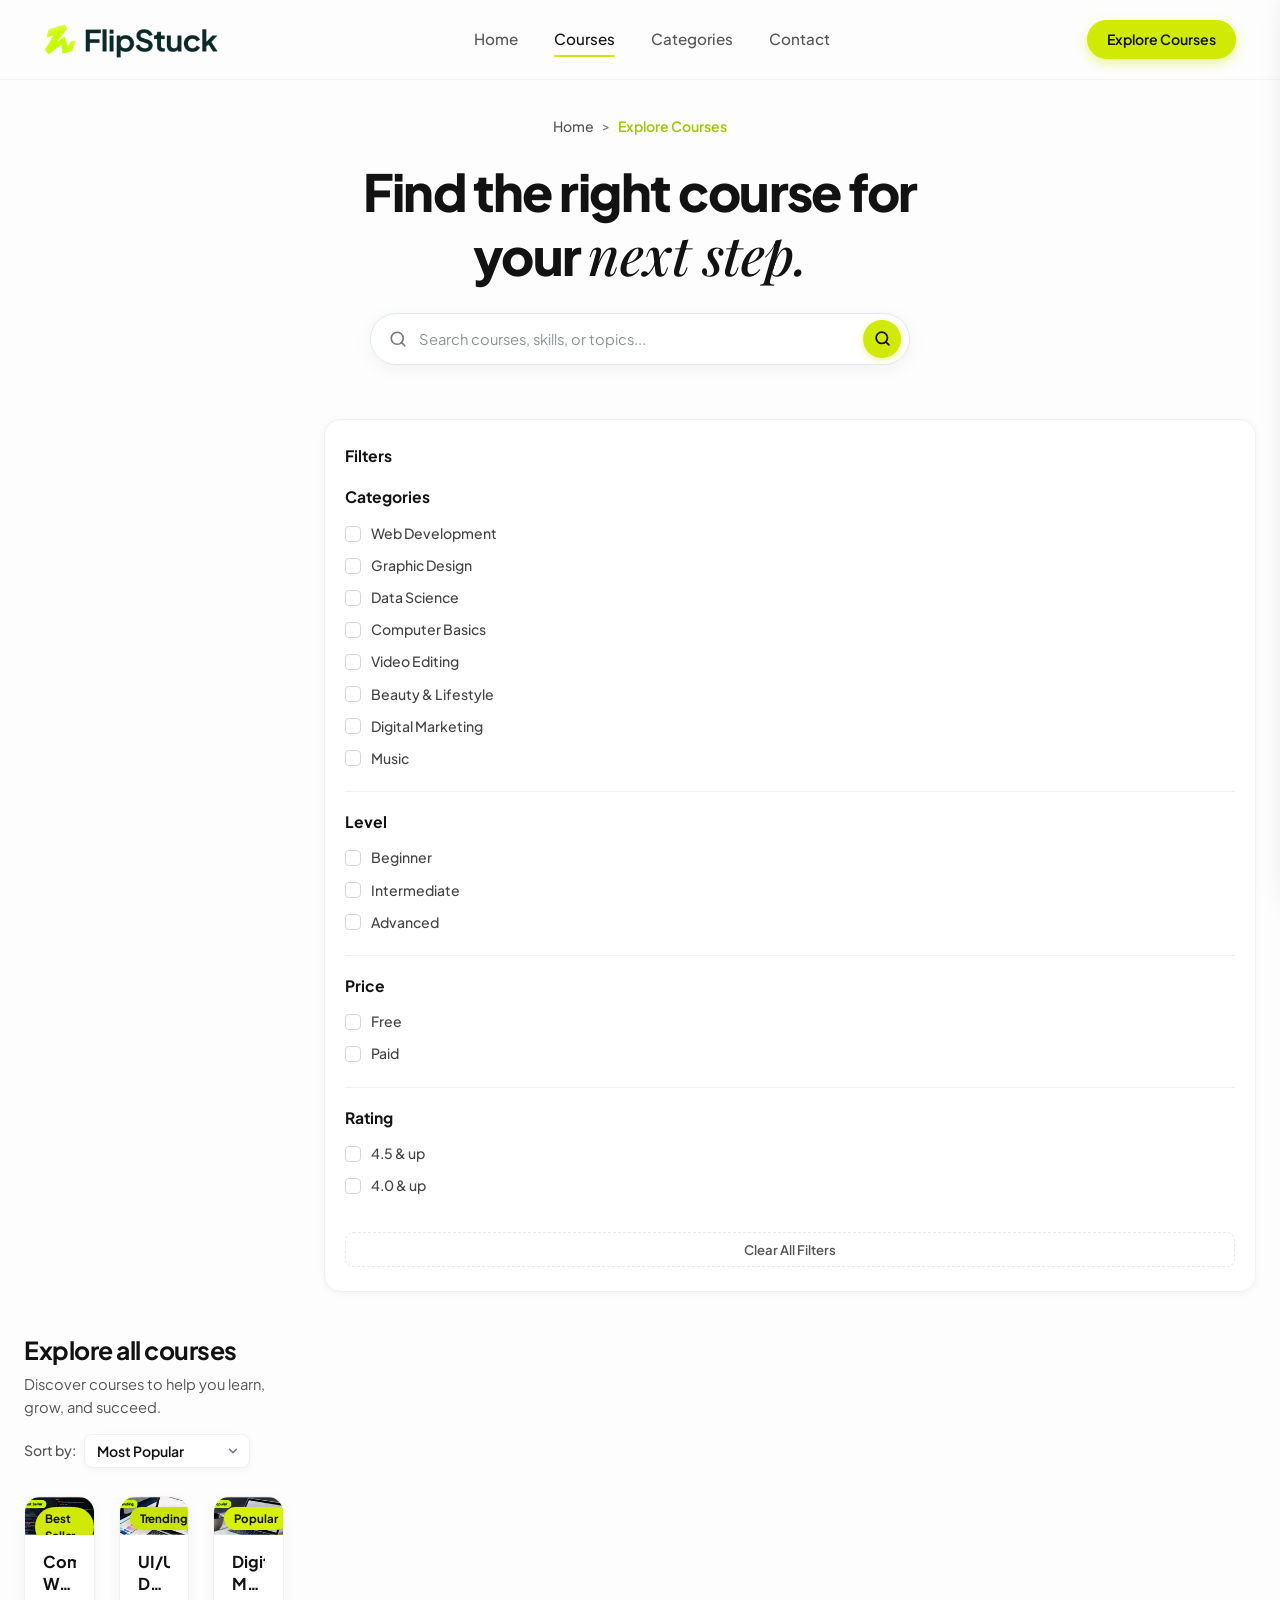
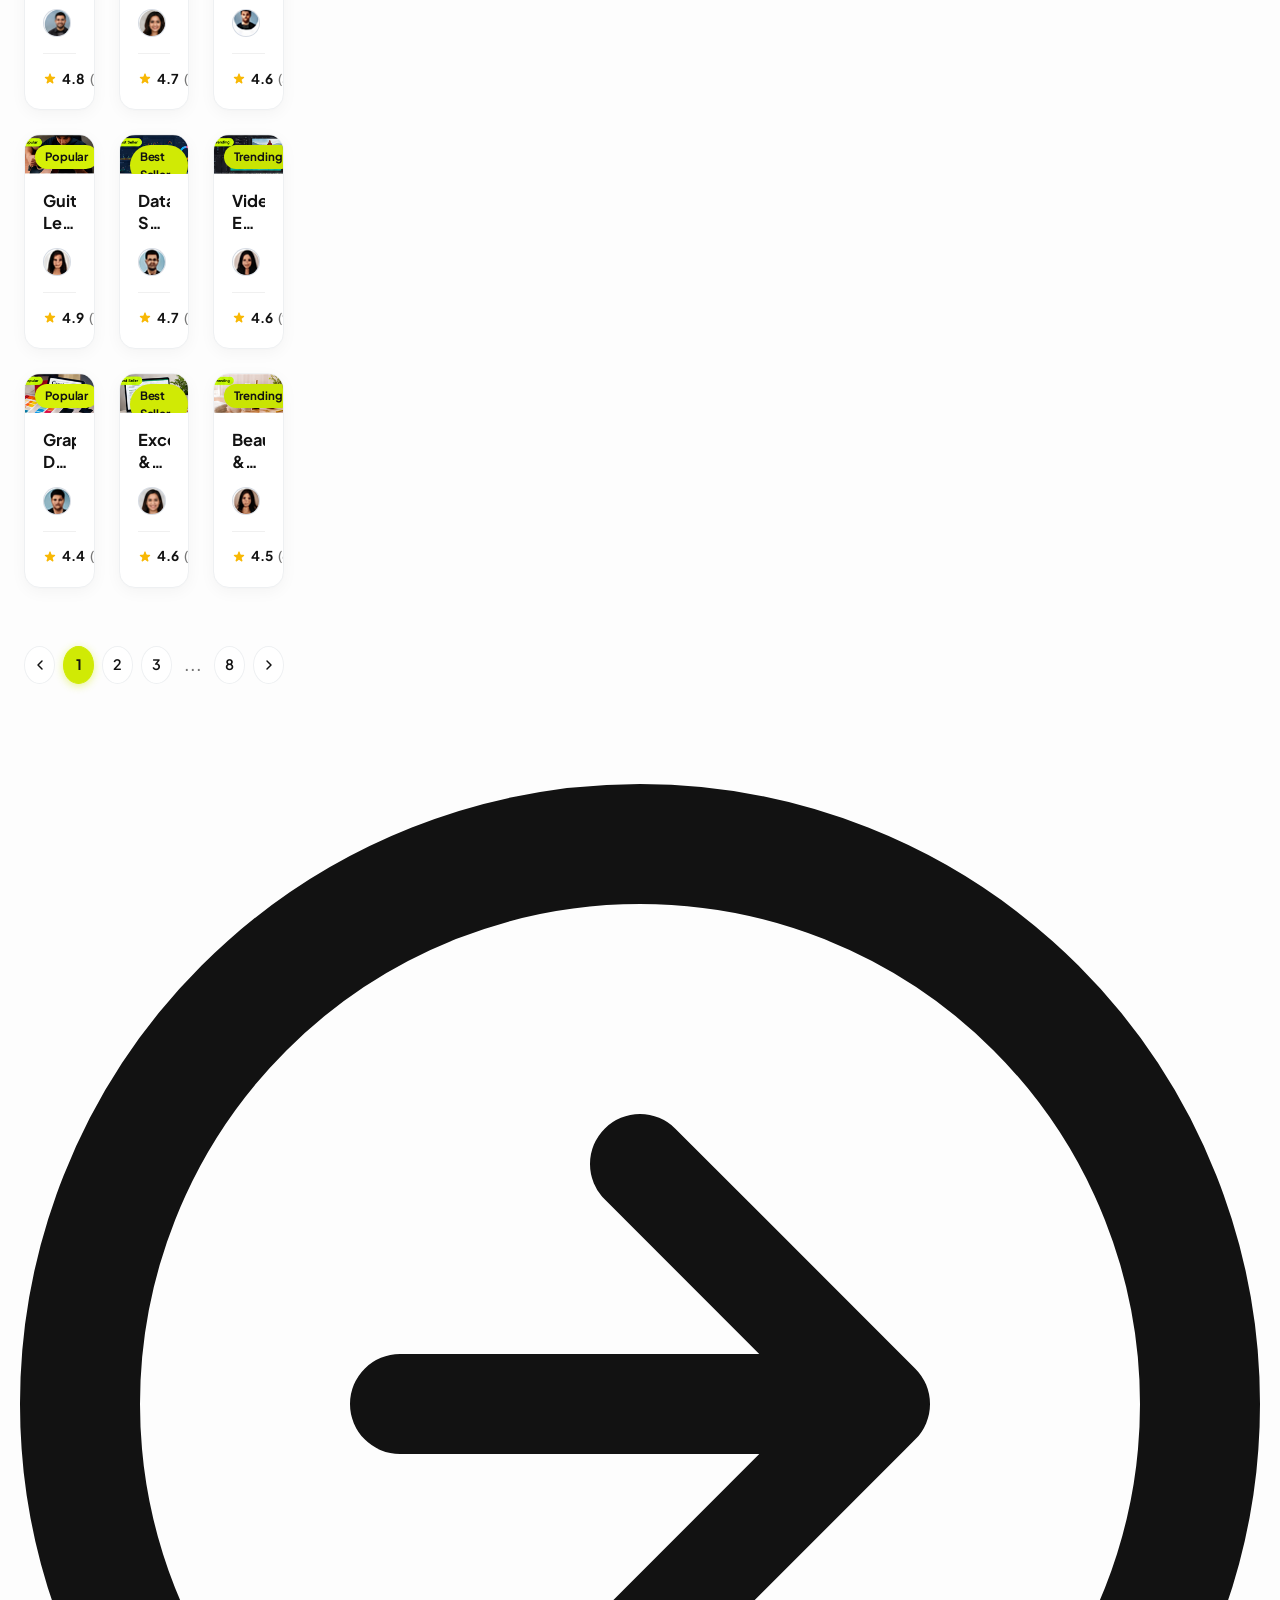
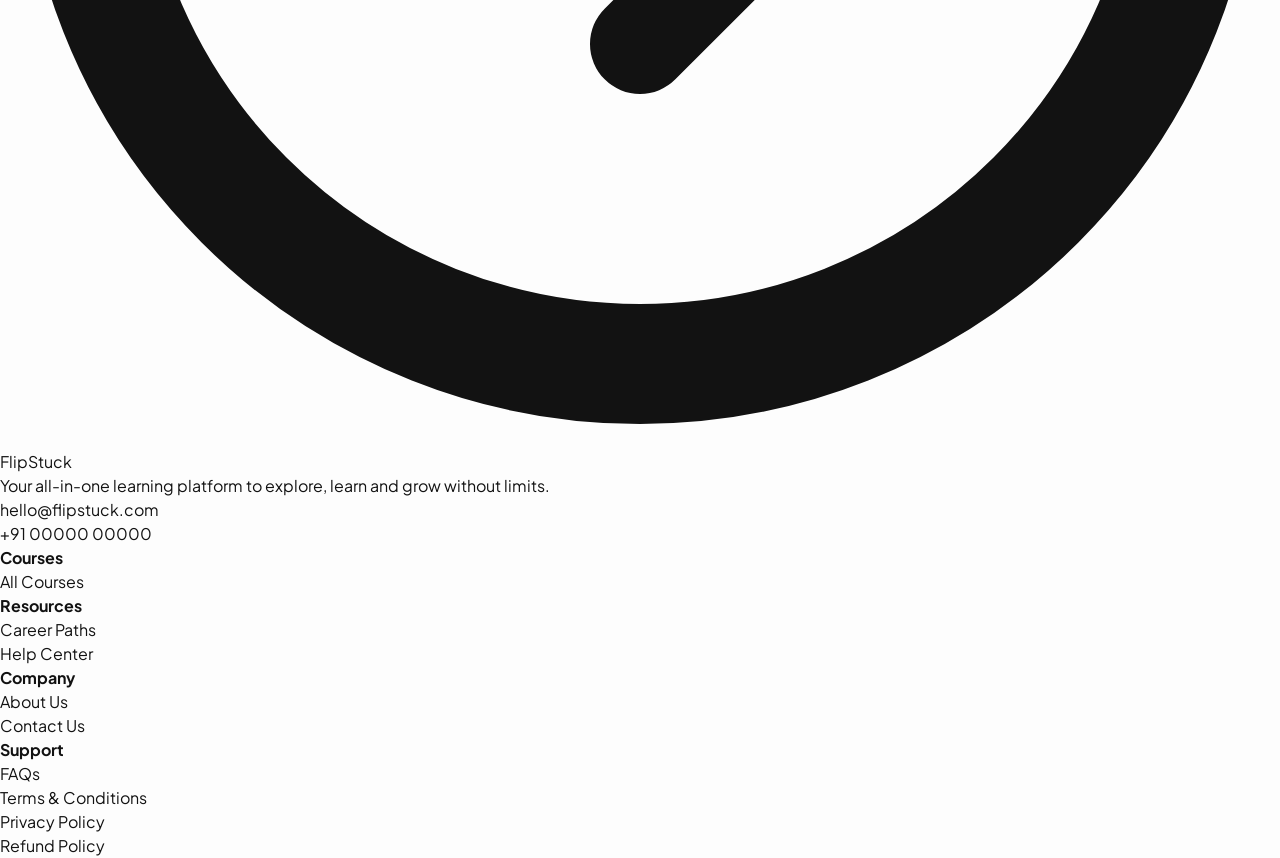
==== index.html @ fa8e2155 "feat(footer): implement multi-column category footer and brand contact information" ====
<!DOCTYPE html>
<html lang="en">
<head>
  <meta charset="UTF-8">
  <meta name="viewport" content="width=device-width, initial-scale=1.0">
  <title>Explore Courses - FlipStuck | Find the right course for your next step</title>
  <meta name="description" content="Discover courses to help you learn, grow, and succeed with FlipStuck. Explore top-rated masterclasses in Web Development, UI/UX Design, Data Science, and more.">
  <link rel="preconnect" href="https://fonts.googleapis.com">
  <link rel="preconnect" href="https://fonts.gstatic.com" crossorigin>
  <link href="https://fonts.googleapis.com/css2?family=Instrument+Serif:ital@1&family=Plus+Jakarta+Sans:wght@400;500;600;700;800&family=Playfair+Display:ital,wght@1,500;1,600&display=swap" rel="stylesheet">
  <link rel="icon" type="image/x-icon" href="Assets-2/favicon.ico">
  <link rel="stylesheet" href="style.css">
</head>
<body>
  <div id="top"></div>
  <!-- Pure CSS Mobile Menu Toggle -->
  <input type="checkbox" id="mobile-menu-toggle" class="mobile-menu-toggle-checkbox" aria-hidden="true" hidden>

    <!-- Pure CSS Mobile Filter Toggle -->
  <input type="checkbox" id="mobile-filter-toggle" class="mobile-filter-toggle-checkbox" aria-hidden="true" hidden>

  <header class="site-header" id="siteHeader">
    <div class="header-container">
      <a href="index.html" class="brand-logo" aria-label="FlipStuck Home">
        <img src="Assets-2/logo-flip.svg" alt="FlipStuck" class="logo-img" width="140" height="38">
      </a>
      <nav class="nav-links" aria-label="Main Navigation">
        <a href="../T1/TaskOne/index.html" class="nav-link">Home</a>
        <a href="index.html" class="nav-link active" aria-current="page">Courses</a>
        <a href="#categories" class="nav-link">Categories</a>
        <a href="#contact" class="nav-link">Contact</a>
      </nav>
      <div class="header-right">
        <div class="header-action">
          <a href="#exploreGrid" class="btn btn-primary btn-sm">Explore Courses</a>
        </div>
        <!-- Pure CSS Mobile Hamburger Button -->
        <label for="mobile-menu-toggle" class="mobile-menu-btn" aria-label="Open mobile menu">
          <span class="hamburger-bar"></span>
          <span class="hamburger-bar"></span>
          <span class="hamburger-bar"></span>
        </label>
      </div>
    </div>
  </header>

  <!-- Pure CSS Mobile Navigation Drawer & Backdrop -->
  <label for="mobile-menu-toggle" class="mobile-nav-backdrop" id="mobileNavBackdrop"></label>
  <aside class="mobile-nav-drawer" id="mobileNavDrawer" aria-label="Mobile Navigation Menu">
    <div class="mobile-nav-header">
      <a href="index.html" class="brand-logo">
        <img src="Assets-2/logo-flip.svg" alt="FlipStuck" class="logo-img" width="130" height="35">
      </a>
      <label for="mobile-menu-toggle" class="mobile-nav-close" aria-label="Close menu">
        <svg viewBox="0 0 24 24" width="20" height="20" fill="none" stroke="currentColor" stroke-width="2.2" stroke-linecap="round" stroke-linejoin="round">
          <line x1="18" y1="6" x2="6" y2="18"></line>
          <line x1="6" y1="6" x2="18" y2="18"></line>
        </svg>
      </label>
    </div>
    <div class="mobile-nav-content">
      <ul class="mobile-nav-list">
        <li><a href="../T1/TaskOne/index.html" class="mobile-nav-link">Home</a></li>
        <li><a href="index.html" class="mobile-nav-link active">Courses</a></li>
        <li><a href="#categories" class="mobile-nav-link">Categories</a></li>
        <li><a href="#contact" class="mobile-nav-link">Contact</a></li>
      </ul>
      <div class="mobile-nav-action">
        <a href="#exploreGrid" class="btn btn-primary mobile-cta-btn">Explore Courses</a>
      </div>
    </div>
  </aside>
  <main id="mainContent">
    <!-- ================= BREADCRUMB & HERO SEARCH ================= -->
    <section class="explore-hero-section">
      <div class="explore-hero-container">
        <!-- Breadcrumb -->
        <nav class="breadcrumb-nav" aria-label="Breadcrumbs">
          <a href="../T1/TaskOne/index.html" class="breadcrumb-link">Home</a>
          <span class="breadcrumb-separator" aria-hidden="true">&gt;</span>
          <span class="breadcrumb-current" aria-current="page">Explore Courses</span>
        </nav>

        <!-- Main Page Title -->
        <h1 class="explore-hero-title">
          Find the right course for<br>
          your <span class="serif-italic">next step.</span>
        </h1>

        <!-- Pure HTML Search Input Bar -->
        <form class="search-bar-form" id="searchForm" role="search" method="GET" action="#exploreGrid">
          <div class="search-bar-wrapper">
            <svg class="search-leading-icon" viewBox="0 0 24 24" fill="none" stroke="currentColor" stroke-width="2.2" stroke-linecap="round" stroke-linejoin="round" aria-hidden="true">
              <circle cx="11" cy="11" r="8"></circle>
              <line x1="21" y1="21" x2="16.65" y2="16.65"></line>
            </svg>
            <input type="search" id="courseSearchInput" name="q" class="search-input" placeholder="Search courses, skills, or topics..." autocomplete="off" aria-label="Search courses by keyword">
            <button type="submit" class="search-btn-circle" aria-label="Execute Search">
              <svg viewBox="0 0 24 24" fill="none" stroke="currentColor" stroke-width="2.5" stroke-linecap="round" stroke-linejoin="round" aria-hidden="true">
                <circle cx="11" cy="11" r="8"></circle>
                <line x1="21" y1="21" x2="16.65" y2="16.65"></line>
              </svg>
            </button>
          </div>
        </form>
      </div>
    </section>

    <!-- ================= MAIN EXPLORE CONTENT & FILTERS ================= -->
    <section class="explore-main-section" id="exploreGrid">
      <div class="explore-layout-container">
        <!-- Mobile Filter Bar (Visible on mobile/tablet) -->
        <div class="mobile-filter-bar">
          <label for="mobile-filter-toggle" class="mobile-filter-trigger" aria-label="Open filter sidebar">
            <svg width="18" height="18" viewBox="0 0 24 24" fill="none" stroke="currentColor" stroke-width="2" stroke-linecap="round" stroke-linejoin="round">
              <line x1="4" y1="21" x2="4" y2="14"></line>
              <line x1="4" y1="10" x2="4" y2="3"></line>
              <line x1="12" y1="21" x2="12" y2="12"></line>
              <line x1="12" y1="8" x2="12" y2="3"></line>
              <line x1="20" y1="21" x2="20" y2="16"></line>
              <line x1="20" y1="12" x2="20" y2="3"></line>
              <line x1="1" y1="14" x2="7" y2="14"></line>
              <line x1="9" y1="8" x2="15" y2="8"></line>
              <line x1="17" y1="16" x2="23" y2="16"></line>
            </svg>
            <span>Filters</span>
          </label>
        </div>

        <!-- Pure CSS Mobile Filter Backdrop -->
        <label for="mobile-filter-toggle" class="filter-backdrop" id="filterBackdrop"></label>
        
        <!-- ================= FILTER SIDEBAR (PURE HTML & CSS) ================= -->
        <aside class="filter-sidebar" id="filterSidebar" aria-label="Course Filters">
          <form method="GET" action="#exploreGrid">
            <div class="sidebar-header-row">
              <h3 class="filter-group-title" style="margin-bottom: 0;">Filters</h3>
              <label for="mobile-filter-toggle" class="sidebar-close-btn" aria-label="Close filters">
                <svg width="18" height="18" viewBox="0 0 24 24" fill="none" stroke="currentColor" stroke-width="2" stroke-linecap="round" stroke-linejoin="round">
                  <line x1="18" y1="6" x2="6" y2="18"></line>
                  <line x1="6" y1="6" x2="18" y2="18"></line>
                </svg>
              </label>
            </div>

            <!-- Group 1: Categories -->
            <div class="filter-group" id="categories">
              <h3 class="filter-group-title">Categories</h3>
              <ul class="filter-options-list">
                <li><label class="filter-checkbox-label"><input type="checkbox" name="category" value="web-development"><span>Web Development</span></label></li>
                <li><label class="filter-checkbox-label"><input type="checkbox" name="category" value="graphic-design"><span>Graphic Design</span></label></li>
                <li><label class="filter-checkbox-label"><input type="checkbox" name="category" value="data-science"><span>Data Science</span></label></li>
                <li><label class="filter-checkbox-label"><input type="checkbox" name="category" value="computer-basics"><span>Computer Basics</span></label></li>
                <li><label class="filter-checkbox-label"><input type="checkbox" name="category" value="video-editing"><span>Video Editing</span></label></li>
                <li><label class="filter-checkbox-label"><input type="checkbox" name="category" value="beauty-lifestyle"><span>Beauty &amp; Lifestyle</span></label></li>
                <li><label class="filter-checkbox-label"><input type="checkbox" name="category" value="digital-marketing"><span>Digital Marketing</span></label></li>
                <li><label class="filter-checkbox-label"><input type="checkbox" name="category" value="music"><span>Music</span></label></li>
              </ul>
            </div>

            <hr class="filter-divider">
            <!-- Group 2: Level -->
            <div class="filter-group">
              <h3 class="filter-group-title">Level</h3>
              <ul class="filter-options-list">
                <li><label class="filter-checkbox-label"><input type="checkbox" name="level" value="beginner"><span>Beginner</span></label></li>
                <li><label class="filter-checkbox-label"><input type="checkbox" name="level" value="intermediate"><span>Intermediate</span></label></li>
                <li><label class="filter-checkbox-label"><input type="checkbox" name="level" value="advanced"><span>Advanced</span></label></li>
              </ul>
            </div>

            <hr class="filter-divider">
            <!-- Group 3: Price -->
            <div class="filter-group">
              <h3 class="filter-group-title">Price</h3>
              <ul class="filter-options-list">
                <li><label class="filter-checkbox-label"><input type="checkbox" name="price" value="free"><span>Free</span></label></li>
                <li><label class="filter-checkbox-label"><input type="checkbox" name="price" value="paid"><span>Paid</span></label></li>
              </ul>
            </div>

            <hr class="filter-divider">
            <!-- Group 4: Rating -->
            <div class="filter-group">
              <h3 class="filter-group-title">Rating</h3>
              <ul class="filter-options-list">
                <li><label class="filter-checkbox-label"><input type="checkbox" name="rating" value="4.5"><span>4.5 &amp; up</span></label></li>
                <li><label class="filter-checkbox-label"><input type="checkbox" name="rating" value="4.0"><span>4.0 &amp; up</span></label></li>
              </ul>
            </div>
            <!-- Pure HTML Reset Button -->
            <button type="reset" class="clear-filters-btn" id="clearFiltersBtn">Clear All Filters</button>
          </form>
        </aside>

                <div class="explore-main-content">
          <!-- Top Row Header -->
          <div class="content-header-row">
            <div class="content-header-left">
              <h2 class="section-main-title">Explore all courses</h2>
              <p class="section-subtitle">Discover courses to help you learn, grow, and succeed.</p>
            </div>

            <!-- Desktop Sort Dropdown -->
            <div class="sort-container">
              <label for="desktopSortSelect" class="sort-label">Sort by:</label>
              <div class="sort-select-wrapper">
                <select id="desktopSortSelect" class="sort-select" aria-label="Sort courses">
                  <option value="popular">Most Popular</option>
                  <option value="rating">Highest Rated</option>
                  <option value="price-low">Price: Low to High</option>
                  <option value="price-high">Price: High to Low</option>
                </select>
                <svg class="sort-chevron-icon" viewBox="0 0 24 24" fill="none" stroke="currentColor" stroke-width="2.5" stroke-linecap="round" stroke-linejoin="round" aria-hidden="true">
                  <polyline points="6 9 12 15 18 9"></polyline>
                </svg>
              </div>
            </div>
          </div>

          <div class="courses-grid" id="coursesGrid" role="region" aria-label="Courses Catalog">
            <!-- Card 1: Web Development -->
            <article class="course-card">
              <div class="card-media-wrapper">
                <span class="card-badge">Best Seller</span>
                <img src="Assets-2/course-web-dev.png" alt="Complete Web Development Bootcamp" class="card-thumbnail" loading="lazy">
              </div>
              <div class="card-body">
                <h3 class="card-course-title"><a href="#">Complete Web Development Bootcamp</a></h3>
                <div class="card-instructor-row">
                  <img src="Assets-2/avatar-rohit.png" alt="Rohit Sharma" class="instructor-avatar" width="28" height="28" loading="lazy">
                  <span class="instructor-name">Rohit Sharma</span>
                </div>
                <div class="card-footer-row">
                  <div class="card-rating-block">
                    <svg class="star-icon" viewBox="0 0 20 20" aria-hidden="true"><path d="M9.049 2.927c.3-.921 1.603-.921 1.902 0l1.07 3.292a1 1 0 00.95.69h3.462c.969 0 1.371 1.24.588 1.81l-2.8 2.034a1 1 0 00-.364 1.118l1.07 3.292c.3.921-.755 1.688-1.54 1.118l-2.8-2.034a1 1 0 00-1.175 0l-2.8 2.034c-.784.57-1.838-.197-1.539-1.118l1.07-3.292a1 1 0 00-.364-1.118L2.98 8.72c-.783-.57-.38-1.81.588-1.81h3.461a1 1 0 00.951-.69l1.07-3.292z"></path></svg>
                    <span class="rating-score">4.8</span>
                    <span class="rating-count">(2.4K)</span>
                  </div>
                  <a href="#" class="card-price-action" aria-label="Enroll for ₹699"><span>₹699</span><svg class="arrow-icon" viewBox="0 0 16 16" fill="none" stroke="currentColor" stroke-width="2.2" stroke-linecap="round" stroke-linejoin="round"><line x1="3" y1="8" x2="13" y2="8"></line><polyline points="9 4 13 8 9 12"></polyline></svg></a>
                </div>
              </div>
            </article>

            <!-- Card 2: UI/UX Design -->
            <article class="course-card">
              <div class="card-media-wrapper">
                <span class="card-badge trending">Trending</span>
                <img src="Assets-2/course-ui-ux.png" alt="UI/UX Design Mastery Course" class="card-thumbnail" loading="lazy">
              </div>
              <div class="card-body">
                <h3 class="card-course-title"><a href="#">UI/UX Design Mastery Course</a></h3>
                <div class="card-instructor-row">
                  <img src="Assets-2/avatar-priya.png" alt="Priya Sharma" class="instructor-avatar" width="28" height="28" loading="lazy">
                  <span class="instructor-name">Priya Sharma</span>
                </div>
                <div class="card-footer-row">
                  <div class="card-rating-block">
                    <svg class="star-icon" viewBox="0 0 20 20" aria-hidden="true"><path d="M9.049 2.927c.3-.921 1.603-.921 1.902 0l1.07 3.292a1 1 0 00.95.69h3.462c.969 0 1.371 1.24.588 1.81l-2.8 2.034a1 1 0 00-.364 1.118l1.07 3.292c.3.921-.755 1.688-1.54 1.118l-2.8-2.034a1 1 0 00-1.175 0l-2.8 2.034c-.784.57-1.838-.197-1.539-1.118l1.07-3.292a1 1 0 00-.364-1.118L2.98 8.72c-.783-.57-.38-1.81.588-1.81h3.461a1 1 0 00.951-.69l1.07-3.292z"></path></svg>
                    <span class="rating-score">4.7</span>
                    <span class="rating-count">(1.8K)</span>
                  </div>
                  <a href="#" class="card-price-action" aria-label="Enroll for ₹599"><span>₹599</span><svg class="arrow-icon" viewBox="0 0 16 16" fill="none" stroke="currentColor" stroke-width="2.2" stroke-linecap="round" stroke-linejoin="round"><line x1="3" y1="8" x2="13" y2="8"></line><polyline points="9 4 13 8 9 12"></polyline></svg></a>
                </div>
              </div>
            </article>

            <!-- Card 3: Digital Marketing -->
            <article class="course-card">
              <div class="card-media-wrapper">
                <span class="card-badge popular">Popular</span>
                <img src="Assets-2/course-digital-marketing.png" alt="Digital Marketing Complete Course" class="card-thumbnail" loading="lazy">
              </div>
              <div class="card-body">
                <h3 class="card-course-title"><a href="#">Digital Marketing Complete Course</a></h3>
                <div class="card-instructor-row">
                  <img src="Assets-2/avatar-aman.png" alt="Aman Verma" class="instructor-avatar" width="28" height="28" loading="lazy">
                  <span class="instructor-name">Aman Verma</span>
                </div>
                <div class="card-footer-row">
                  <div class="card-rating-block">
                    <svg class="star-icon" viewBox="0 0 20 20" aria-hidden="true"><path d="M9.049 2.927c.3-.921 1.603-.921 1.902 0l1.07 3.292a1 1 0 00.95.69h3.462c.969 0 1.371 1.24.588 1.81l-2.8 2.034a1 1 0 00-.364 1.118l1.07 3.292c.3.921-.755 1.688-1.54 1.118l-2.8-2.034a1 1 0 00-1.175 0l-2.8 2.034c-.784.57-1.838-.197-1.539-1.118l1.07-3.292a1 1 0 00-.364-1.118L2.98 8.72c-.783-.57-.38-1.81.588-1.81h3.461a1 1 0 00.951-.69l1.07-3.292z"></path></svg>
                    <span class="rating-score">4.6</span>
                    <span class="rating-count">(3.1K)</span>
                  </div>
                  <a href="#" class="card-price-action" aria-label="Enroll for ₹499"><span>₹499</span><svg class="arrow-icon" viewBox="0 0 16 16" fill="none" stroke="currentColor" stroke-width="2.2" stroke-linecap="round" stroke-linejoin="round"><line x1="3" y1="8" x2="13" y2="8"></line><polyline points="9 4 13 8 9 12"></polyline></svg></a>
                </div>
              </div>
            </article>

            <!-- Card 4: Guitar Lessons -->
            <article class="course-card">
              <div class="card-media-wrapper">
                <span class="card-badge popular">Popular</span>
                <img src="Assets-2/course-guitar.png" alt="Guitar Lessons for Beginners" class="card-thumbnail" loading="lazy">
              </div>
              <div class="card-body">
                <h3 class="card-course-title"><a href="#">Guitar Lessons for Beginners</a></h3>
                <div class="card-instructor-row">
                  <img src="Assets-2/avatar-sneha.png" alt="Sneha Kapoor" class="instructor-avatar" width="28" height="28" loading="lazy">
                  <span class="instructor-name">Sneha Kapoor</span>
                </div>
                <div class="card-footer-row">
                  <div class="card-rating-block">
                    <svg class="star-icon" viewBox="0 0 20 20" aria-hidden="true"><path d="M9.049 2.927c.3-.921 1.603-.921 1.902 0l1.07 3.292a1 1 0 00.95.69h3.462c.969 0 1.371 1.24.588 1.81l-2.8 2.034a1 1 0 00-.364 1.118l1.07 3.292c.3.921-.755 1.688-1.54 1.118l-2.8-2.034a1 1 0 00-1.175 0l-2.8 2.034c-.784.57-1.838-.197-1.539-1.118l1.07-3.292a1 1 0 00-.364-1.118L2.98 8.72c-.783-.57-.38-1.81.588-1.81h3.461a1 1 0 00.951-.69l1.07-3.292z"></path></svg>
                    <span class="rating-score">4.9</span>
                    <span class="rating-count">(1.2K)</span>
                  </div>
                  <a href="#" class="card-price-action" aria-label="Enroll for ₹399"><span>₹399</span><svg class="arrow-icon" viewBox="0 0 16 16" fill="none" stroke="currentColor" stroke-width="2.2" stroke-linecap="round" stroke-linejoin="round"><line x1="3" y1="8" x2="13" y2="8"></line><polyline points="9 4 13 8 9 12"></polyline></svg></a>
                </div>
              </div>
            </article>

            <!-- Card 5: Data Science -->
            <article class="course-card">
              <div class="card-media-wrapper">
                <span class="card-badge">Best Seller</span>
                <img src="Assets-2/course-data-science.png" alt="Data Science Fundamentals" class="card-thumbnail" loading="lazy">
              </div>
              <div class="card-body">
                <h3 class="card-course-title"><a href="#">Data Science Fundamentals</a></h3>
                <div class="card-instructor-row">
                  <img src="Assets-2/avatar-karan.png" alt="Karan Mehta" class="instructor-avatar" width="28" height="28" loading="lazy">
                  <span class="instructor-name">Karan Mehta</span>
                </div>
                <div class="card-footer-row">
                  <div class="card-rating-block">
                    <svg class="star-icon" viewBox="0 0 20 20" aria-hidden="true"><path d="M9.049 2.927c.3-.921 1.603-.921 1.902 0l1.07 3.292a1 1 0 00.95.69h3.462c.969 0 1.371 1.24.588 1.81l-2.8 2.034a1 1 0 00-.364 1.118l1.07 3.292c.3.921-.755 1.688-1.54 1.118l-2.8-2.034a1 1 0 00-1.175 0l-2.8 2.034c-.784.57-1.838-.197-1.539-1.118l1.07-3.292a1 1 0 00-.364-1.118L2.98 8.72c-.783-.57-.38-1.81.588-1.81h3.461a1 1 0 00.951-.69l1.07-3.292z"></path></svg>
                    <span class="rating-score">4.7</span>
                    <span class="rating-count">(2.1K)</span>
                  </div>
                  <a href="#" class="card-price-action" aria-label="Enroll for ₹799"><span>₹799</span><svg class="arrow-icon" viewBox="0 0 16 16" fill="none" stroke="currentColor" stroke-width="2.2" stroke-linecap="round" stroke-linejoin="round"><line x1="3" y1="8" x2="13" y2="8"></line><polyline points="9 4 13 8 9 12"></polyline></svg></a>
                </div>
              </div>
            </article>

            <!-- Card 6: Video Editing -->
            <article class="course-card">
              <div class="card-media-wrapper">
                <span class="card-badge trending">Trending</span>
                <img src="Assets-2/course-video-editing.png" alt="Video Editing Essentials" class="card-thumbnail" loading="lazy">
              </div>
              <div class="card-body">
                <h3 class="card-course-title"><a href="#">Video Editing Essentials</a></h3>
                <div class="card-instructor-row">
                  <img src="Assets-2/avatar-neha.png" alt="Neha Das" class="instructor-avatar" width="28" height="28" loading="lazy">
                  <span class="instructor-name">Neha Das</span>
                </div>
                <div class="card-footer-row">
                  <div class="card-rating-block">
                    <svg class="star-icon" viewBox="0 0 20 20" aria-hidden="true"><path d="M9.049 2.927c.3-.921 1.603-.921 1.902 0l1.07 3.292a1 1 0 00.95.69h3.462c.969 0 1.371 1.24.588 1.81l-2.8 2.034a1 1 0 00-.364 1.118l1.07 3.292c.3.921-.755 1.688-1.54 1.118l-2.8-2.034a1 1 0 00-1.175 0l-2.8 2.034c-.784.57-1.838-.197-1.539-1.118l1.07-3.292a1 1 0 00-.364-1.118L2.98 8.72c-.783-.57-.38-1.81.588-1.81h3.461a1 1 0 00.951-.69l1.07-3.292z"></path></svg>
                    <span class="rating-score">4.6</span>
                    <span class="rating-count">(946)</span>
                  </div>
                  <a href="#" class="card-price-action" aria-label="Enroll for ₹449"><span>₹449</span><svg class="arrow-icon" viewBox="0 0 16 16" fill="none" stroke="currentColor" stroke-width="2.2" stroke-linecap="round" stroke-linejoin="round"><line x1="3" y1="8" x2="13" y2="8"></line><polyline points="9 4 13 8 9 12"></polyline></svg></a>
                </div>
              </div>
            </article>

            <!-- Card 7: Graphic Design Basics -->
            <article class="course-card">
              <div class="card-media-wrapper">
                <span class="card-badge popular">Popular</span>
                <img src="Assets-2/course-graphic-design.png" alt="Graphic Design Basics" class="card-thumbnail" loading="lazy">
              </div>
              <div class="card-body">
                <h3 class="card-course-title"><a href="#">Graphic Design Basics</a></h3>
                <div class="card-instructor-row">
                  <img src="Assets-2/avatar-arjun.png" alt="Arjun Singh" class="instructor-avatar" width="28" height="28" loading="lazy">
                  <span class="instructor-name">Arjun Singh</span>
                </div>
                <div class="card-footer-row">
                  <div class="card-rating-block">
                    <svg class="star-icon" viewBox="0 0 20 20" aria-hidden="true"><path d="M9.049 2.927c.3-.921 1.603-.921 1.902 0l1.07 3.292a1 1 0 00.95.69h3.462c.969 0 1.371 1.24.588 1.81l-2.8 2.034a1 1 0 00-.364 1.118l1.07 3.292c.3.921-.755 1.688-1.54 1.118l-2.8-2.034a1 1 0 00-1.175 0l-2.8 2.034c-.784.57-1.838-.197-1.539-1.118l1.07-3.292a1 1 0 00-.364-1.118L2.98 8.72c-.783-.57-.38-1.81.588-1.81h3.461a1 1 0 00.951-.69l1.07-3.292z"></path></svg>
                    <span class="rating-score">4.4</span>
                    <span class="rating-count">(782)</span>
                  </div>
                  <a href="#" class="card-price-action" aria-label="Enroll for ₹349"><span>₹349</span><svg class="arrow-icon" viewBox="0 0 16 16" fill="none" stroke="currentColor" stroke-width="2.2" stroke-linecap="round" stroke-linejoin="round"><line x1="3" y1="8" x2="13" y2="8"></line><polyline points="9 4 13 8 9 12"></polyline></svg></a>
                </div>
              </div>
            </article>

            <!-- Card 8: Excel & Computer Basics -->
            <article class="course-card">
              <div class="card-media-wrapper">
                <span class="card-badge">Best Seller</span>
                <img src="Assets-2/course-excel-basics.png" alt="Excel & Computer Basics" class="card-thumbnail" loading="lazy">
              </div>
              <div class="card-body">
                <h3 class="card-course-title"><a href="../T2/index.html">Excel &amp; Computer Basics</a></h3>
                <div class="card-instructor-row">
                  <img src="Assets-2/avatar-ananya.png" alt="Ananya Roy" class="instructor-avatar" width="28" height="28" loading="lazy">
                  <span class="instructor-name">Ananya Roy</span>
                </div>
                <div class="card-footer-row">
                  <div class="card-rating-block">
                    <svg class="star-icon" viewBox="0 0 20 20" aria-hidden="true"><path d="M9.049 2.927c.3-.921 1.603-.921 1.902 0l1.07 3.292a1 1 0 00.95.69h3.462c.969 0 1.371 1.24.588 1.81l-2.8 2.034a1 1 0 00-.364 1.118l1.07 3.292c.3.921-.755 1.688-1.54 1.118l-2.8-2.034a1 1 0 00-1.175 0l-2.8 2.034c-.784.57-1.838-.197-1.539-1.118l1.07-3.292a1 1 0 00-.364-1.118L2.98 8.72c-.783-.57-.38-1.81.588-1.81h3.461a1 1 0 00.951-.69l1.07-3.292z"></path></svg>
                    <span class="rating-score">4.6</span>
                    <span class="rating-count">(1.5K)</span>
                  </div>
                  <a href="../T2/index.html" class="card-price-action" aria-label="Enroll for ₹299"><span>₹299</span><svg class="arrow-icon" viewBox="0 0 16 16" fill="none" stroke="currentColor" stroke-width="2.2" stroke-linecap="round" stroke-linejoin="round"><line x1="3" y1="8" x2="13" y2="8"></line><polyline points="9 4 13 8 9 12"></polyline></svg></a>
                </div>
              </div>
            </article>

            <!-- Card 9: Beauty & Lifestyle Mastery -->
            <article class="course-card">
              <div class="card-media-wrapper">
                <span class="card-badge trending">Trending</span>
                <img src="Assets-2/course-beauty-lifestyle.png" alt="Beauty & Lifestyle Mastery" class="card-thumbnail" loading="lazy">
              </div>
              <div class="card-body">
                <h3 class="card-course-title"><a href="#">Beauty &amp; Lifestyle Mastery</a></h3>
                <div class="card-instructor-row">
                  <img src="Assets-2/avatar-isha.png" alt="Isha Malhotra" class="instructor-avatar" width="28" height="28" loading="lazy">
                  <span class="instructor-name">Isha Malhotra</span>
                </div>
                <div class="card-footer-row">
                  <div class="card-rating-block">
                    <svg class="star-icon" viewBox="0 0 20 20" aria-hidden="true"><path d="M9.049 2.927c.3-.921 1.603-.921 1.902 0l1.07 3.292a1 1 0 00.95.69h3.462c.969 0 1.371 1.24.588 1.81l-2.8 2.034a1 1 0 00-.364 1.118l1.07 3.292c.3.921-.755 1.688-1.54 1.118l-2.8-2.034a1 1 0 00-1.175 0l-2.8 2.034c-.784.57-1.838-.197-1.539-1.118l1.07-3.292a1 1 0 00-.364-1.118L2.98 8.72c-.783-.57-.38-1.81.588-1.81h3.461a1 1 0 00.951-.69l1.07-3.292z"></path></svg>
                    <span class="rating-score">4.5</span>
                    <span class="rating-count">(673)</span>
                  </div>
                  <a href="#" class="card-price-action" aria-label="Enroll for ₹499"><span>₹499</span><svg class="arrow-icon" viewBox="0 0 16 16" fill="none" stroke="currentColor" stroke-width="2.2" stroke-linecap="round" stroke-linejoin="round"><line x1="3" y1="8" x2="13" y2="8"></line><polyline points="9 4 13 8 9 12"></polyline></svg></a>
                </div>
              </div>
            </article>
          </div>

          <!-- Pure HTML Pagination Controls -->
          <nav class="pagination-container" aria-label="Catalog Pagination">
            <a href="#exploreGrid" class="pagination-btn" aria-label="Previous Page">
              <svg width="16" height="16" viewBox="0 0 24 24" fill="none" stroke="currentColor" stroke-width="2.2" stroke-linecap="round" stroke-linejoin="round">
                <polyline points="15 18 9 12 15 6"></polyline>
              </svg>
            </a>
            <a href="#exploreGrid" class="pagination-btn active" aria-current="page">1</a>
            <a href="#exploreGrid" class="pagination-btn">2</a>
            <a href="#exploreGrid" class="pagination-btn">3</a>
            <span class="pagination-ellipsis" aria-hidden="true">...</span>
            <a href="#exploreGrid" class="pagination-btn">8</a>
            <a href="#exploreGrid" class="pagination-btn" aria-label="Next Page">
              <svg width="16" height="16" viewBox="0 0 24 24" fill="none" stroke="currentColor" stroke-width="2.2" stroke-linecap="round" stroke-linejoin="round">
                <polyline points="9 18 15 12 9 6"></polyline>
              </svg>
            </a>
          </nav>
        </div>
      </div>
    </section>
  </main>

  <!-- ================= FOOTER SECTION ================= -->
  <footer class="site-footer" id="contact">
    <div class="footer-top-container">
      <div class="footer-brand-col">
        <a href="index.html" class="footer-brand-logo" aria-label="FlipStuck Home">
          <svg class="footer-brand-icon" viewBox="0 0 32 32" fill="none" xmlns="http://www.w3.org/2000/svg">
            <circle cx="16" cy="16" r="14" stroke="#121212" stroke-width="3"></circle>
            <path d="M10 16h12M16 10l6 6-6 6" stroke="#121212" stroke-width="2.5" stroke-linecap="round" stroke-linejoin="round"></path>
          </svg>
          <span>FlipStuck</span>
        </a>
        <p class="footer-brand-desc">Your all-in-one learning platform to explore, learn and grow without limits.</p>
        <ul class="footer-contact-list">
          <li class="footer-contact-item"><a href="mailto:hello@flipstuck.com">hello@flipstuck.com</a></li>
          <li class="footer-contact-item"><a href="tel:+910000000000">+91 00000 00000</a></li>
        </ul>
      </div>
      <div class="footer-nav-col"><h4 class="footer-col-header"><span class="footer-col-dot" aria-hidden="true"></span><span>Courses</span></h4><ul class="footer-col-links"><li><a href="index.html">All Courses</a></li></ul></div>
      <div class="footer-nav-col"><h4 class="footer-col-header"><span class="footer-col-dot" aria-hidden="true"></span><span>Resources</span></h4><ul class="footer-col-links"><li><a href="#">Career Paths</a></li><li><a href="#">Help Center</a></li></ul></div>
      <div class="footer-nav-col"><h4 class="footer-col-header"><span class="footer-col-dot" aria-hidden="true"></span><span>Company</span></h4><ul class="footer-col-links"><li><a href="#">About Us</a></li><li><a href="#contact">Contact Us</a></li></ul></div>
      <div class="footer-nav-col"><h4 class="footer-col-header"><span class="footer-col-dot" aria-hidden="true"></span><span>Support</span></h4><ul class="footer-col-links"><li><a href="#">FAQs</a></li><li><a href="#">Terms &amp; Conditions</a></li><li><a href="#">Privacy Policy</a></li><li><a href="#">Refund Policy</a></li></ul></div>
    </div>
  </footer>
</body>
</html>
---- style.css ----
/* ==========================================================================
   FLIPSTUCK - COURSE EXPLORE PAGE DESIGN SYSTEM & STYLESHEET
   1:1 Pixel-Accurate Implementation of Course Explore Page.png
   Responsive across Mobile, Tablet, Desktop, and Ultrawide displays.
   ========================================================================== */

/* --- CSS Variables & Design Tokens --- */
:root {
  /* Brand Colors */
  --color-brand: #d0ea05;
  --color-brand-hover: #c0d804;
  --color-brand-light: #eaf874;
  --color-brand-subtle: #f5fbc7;
  --color-brand-glow: rgba(208, 234, 5, 0.45);
  --color-brand-text: #8ea800;
  --color-brand-accent: #9bc800;
  
  /* Neutral Dark & Light Palette */
  --color-text-primary: #121212;
  --color-text-secondary: #555555;
  --color-text-muted: #777777;
  --color-text-subtle: #999999;
  --color-bg-page: #fdfdfd;
  --color-bg-subtle: #f8f9fa;
  --color-card-bg: #ffffff;
  
  /* Borders & Dividers */
  --color-border: #f0f0f0;
  --color-border-card: #eef0f2;
  --color-border-hover: #d0ea05;
  --color-border-input: #e2e8f0;
  
  /* Star & Ratings */
  --color-star-yellow: #f8b805;
  --color-badge-bg: #d0ea05;
  --color-badge-text: #121212;
  
  /* Typography */
  --font-sans: 'Plus Jakarta Sans', -apple-system, BlinkMacSystemFont, 'Segoe UI', Roboto, sans-serif;
  --font-serif-italic: 'Playfair Display', 'Instrument Serif', Georgia, serif;
  
  /* Spacing & Layout */
  --max-width: 1240px;
  --header-height: 80px;
  --radius-card: 16px;
  --radius-sm: 8px;
  --radius-pill: 9999px;
  --shadow-sm: 0 2px 8px rgba(0, 0, 0, 0.04);
  --shadow-card: 0 4px 16px rgba(0, 0, 0, 0.04), 0 1px 3px rgba(0, 0, 0, 0.02);
  --shadow-card-hover: 0 12px 30px rgba(0, 0, 0, 0.08), 0 2px 6px rgba(0, 0, 0, 0.04);
  --shadow-search: 0 4px 20px rgba(0, 0, 0, 0.05);
  --transition: all 0.25s cubic-bezier(0.16, 1, 0.3, 1);
}

/* --- Global Reset & Box Sizing --- */
*, *::before, *::after {
  box-sizing: border-box;
  margin: 0;
  padding: 0;
}

html {
  font-size: 16px;
  scroll-behavior: smooth;
  -webkit-font-smoothing: antialiased;
  -moz-osx-font-smoothing: grayscale;
}

body {
  font-family: var(--font-sans);
  background-color: var(--color-bg-page);
  color: var(--color-text-primary);
  line-height: 1.5;
  overflow-x: hidden;
  min-height: 100vh;
  display: flex;
  flex-direction: column;
}

main {
  flex: 1;
}

img {
  max-width: 100%;
  height: auto;
  display: block;
}

a {
  color: inherit;
  text-decoration: none;
  transition: var(--transition);
}

button, input, select {
  font-family: inherit;
  font-size: inherit;
  border: none;
  background: none;
  outline: none;
}

button {
  cursor: pointer;
}

/* --- Accessibility: Skip to Content --- */
.skip-link {
  position: absolute;
  top: -40px;
  left: 20px;
  background: var(--color-brand);
  color: #000;
  padding: 10px 16px;
  font-weight: 700;
  border-radius: var(--radius-sm);
  z-index: 10000;
  transition: top 0.2s ease;
}
.skip-link:focus {
  top: 15px;
}

/* --- Typography Utilities --- */
.serif-italic {
  font-family: var(--font-serif-italic);
  font-style: italic;
  font-weight: 500;
}

/* --- Buttons --- */
.btn {
  display: inline-flex;
  align-items: center;
  justify-content: center;
  gap: 8px;
  font-weight: 600;
  font-size: 0.95rem;
  padding: 12px 24px;
  border-radius: var(--radius-pill);
  transition: var(--transition);
  white-space: nowrap;
}

.btn-primary {
  background-color: var(--color-brand);
  color: var(--color-text-primary);
  box-shadow: 0 4px 12px var(--color-brand-glow);
}

.btn-primary:hover {
  background-color: var(--color-brand-hover);
  transform: translateY(-2px);
  box-shadow: 0 6px 16px rgba(208, 234, 5, 0.6);
}

.btn-primary:active {
  transform: translateY(0);
}

.btn-sm {
  padding: 9px 20px;
  font-size: 0.88rem;
}

/* ==========================================================================
   HEADER / NAVBAR
   ========================================================================== */
.site-header {
  position: sticky;
  top: 0;
  width: 100%;
  height: var(--header-height);
  background-color: rgba(253, 253, 253, 0.92);
  backdrop-filter: blur(12px);
  -webkit-backdrop-filter: blur(12px);
  z-index: 1000;
  border-bottom: 1px solid rgba(0, 0, 0, 0.04);
  transition: var(--transition);
}

.site-header.scrolled {
  background-color: rgba(255, 255, 255, 0.96);
  box-shadow: 0 4px 20px rgba(0, 0, 0, 0.06);
  border-bottom-color: rgba(0, 0, 0, 0.08);
}

.header-container {
  max-width: var(--max-width);
  height: 100%;
  margin: 0 auto;
  padding: 0 24px;
  display: flex;
  align-items: center;
  justify-content: space-between;
}

.brand-logo {
  display: flex;
  align-items: center;
  text-decoration: none;
}

.logo-img {
  height: 38px;
  width: auto;
  object-fit: contain;
}

.nav-links {
  display: flex;
  align-items: center;
  gap: 36px;
}

.nav-link {
  font-size: 0.95rem;
  font-weight: 500;
  color: var(--color-text-secondary);
  position: relative;
  padding: 6px 0;
}

.nav-link:hover,
.nav-link.active {
  color: var(--color-text-primary);
}

.nav-link.active::after {
  content: '';
  position: absolute;
  bottom: 0;
  left: 0;
  width: 100%;
  height: 2px;
  background-color: var(--color-brand);
  border-radius: 2px;
}

.header-right {
  display: flex;
  align-items: center;
  gap: 16px;
}

/* Mobile Hamburger Toggle (Pure CSS + Accessible JS fallback) */
.mobile-menu-toggle-checkbox {
  display: none;
}

.mobile-menu-btn {
  display: none;
  flex-direction: column;
  justify-content: center;
  gap: 5px;
  width: 40px;
  height: 40px;
  cursor: pointer;
  background: transparent;
  border: none;
  padding: 6px;
  border-radius: 8px;
  transition: background 0.2s;
}

.mobile-menu-btn:hover {
  background-color: rgba(0, 0, 0, 0.04);
}

.hamburger-bar {
  display: block;
  width: 22px;
  height: 2px;
  background-color: var(--color-text-primary);
  border-radius: 2px;
  transition: var(--transition);
}

/* Mobile Nav Drawer & Backdrop */
.mobile-nav-backdrop {
  display: none;
  position: fixed;
  inset: 0;
  background-color: rgba(0, 0, 0, 0.45);
  backdrop-filter: blur(4px);
  z-index: 1001;
  opacity: 0;
  transition: opacity 0.3s ease;
  pointer-events: none;
}

.mobile-nav-drawer {
  position: fixed;
  top: 0;
  right: -320px;
  width: 300px;
  height: 100vh;
  background-color: #ffffff;
  z-index: 1002;
  box-shadow: -8px 0 30px rgba(0, 0, 0, 0.15);
  transition: right 0.32s cubic-bezier(0.16, 1, 0.3, 1);
  display: flex;
  flex-direction: column;
  padding: 24px;
}

.mobile-nav-header {
  display: flex;
  align-items: center;
  justify-content: space-between;
  padding-bottom: 20px;
  border-bottom: 1px solid var(--color-border);
}

.mobile-nav-close {
  cursor: pointer;
  display: flex;
  align-items: center;
  justify-content: center;
  width: 36px;
  height: 36px;
  border-radius: 50%;
  background-color: #f5f5f5;
  color: var(--color-text-primary);
  transition: var(--transition);
}

.mobile-nav-close:hover {
  background-color: #e5e5e5;
}

.mobile-nav-list {
  list-style: none;
  display: flex;
  flex-direction: column;
  gap: 16px;
  margin-top: 28px;
}

.mobile-nav-link {
  font-size: 1.1rem;
  font-weight: 600;
  color: var(--color-text-primary);
  padding: 8px 0;
  display: block;
}

.mobile-nav-link:hover {
  color: var(--color-brand-text);
  padding-left: 6px;
}

.mobile-nav-action {
  margin-top: auto;
  padding-top: 24px;
  border-top: 1px solid var(--color-border);
}

.mobile-cta-btn {
  width: 100%;
}

/* Mobile Menu Opened States */
.mobile-menu-toggle-checkbox:checked ~ .mobile-nav-backdrop {
  display: block;
  opacity: 1;
  pointer-events: auto;
}

.mobile-menu-toggle-checkbox:checked ~ .mobile-nav-drawer {
  right: 0;
}

/* ==========================================================================
   BREADCRUMB & HERO SEARCH SECTION
   ========================================================================== */
.explore-hero-section {
  padding: 36px 24px 44px;
  text-align: center;
  background-color: var(--color-bg-page);
}

.explore-hero-container {
  max-width: 800px;
  margin: 0 auto;
  display: flex;
  flex-direction: column;
  align-items: center;
}

/* Breadcrumb */
.breadcrumb-nav {
  display: flex;
  align-items: center;
  gap: 8px;
  font-size: 0.88rem;
  color: var(--color-text-secondary);
  margin-bottom: 24px;
  font-weight: 500;
}

.breadcrumb-link {
  color: var(--color-text-secondary);
  transition: var(--transition);
}

.breadcrumb-link:hover {
  color: var(--color-text-primary);
}

.breadcrumb-separator {
  color: var(--color-text-muted);
  font-size: 0.8rem;
}

.breadcrumb-current {
  color: var(--color-brand-accent);
  font-weight: 600;
}

/* Hero Title */
.explore-hero-title {
  font-size: clamp(2.2rem, 4vw, 3.2rem);
  font-weight: 800;
  line-height: 1.18;
  letter-spacing: -0.03em;
  color: var(--color-text-primary);
  margin-bottom: 28px;
}

.explore-hero-title .serif-italic {
  font-weight: 500;
  font-size: 1.05em;
  letter-spacing: -0.01em;
}

/* Pill Search Bar */
.search-bar-form {
  width: 100%;
  max-width: 540px;
  margin: 0 auto;
  position: relative;
}

.search-bar-wrapper {
  display: flex;
  align-items: center;
  background-color: #ffffff;
  border: 1px solid var(--color-border-input);
  border-radius: var(--radius-pill);
  padding: 6px 8px 6px 18px;
  box-shadow: var(--shadow-search);
  transition: var(--transition);
}

.search-bar-wrapper:focus-within {
  border-color: var(--color-brand-accent);
  box-shadow: 0 4px 24px rgba(208, 234, 5, 0.25), 0 0 0 3px rgba(208, 234, 5, 0.2);
}

.search-leading-icon {
  width: 18px;
  height: 18px;
  color: var(--color-text-muted);
  flex-shrink: 0;
  margin-right: 12px;
}

.search-input {
  flex: 1;
  font-size: 0.92rem;
  color: var(--color-text-primary);
  border: none;
  background: transparent;
  padding: 8px 0;
}

.search-input::placeholder {
  color: #8c9196;
}

.search-btn-circle {
  width: 38px;
  height: 38px;
  border-radius: 50%;
  background-color: var(--color-brand);
  display: flex;
  align-items: center;
  justify-content: center;
  color: var(--color-text-primary);
  flex-shrink: 0;
  transition: var(--transition);
  box-shadow: 0 2px 6px var(--color-brand-glow);
}

.search-btn-circle:hover {
  background-color: var(--color-brand-hover);
  transform: scale(1.05);
}

.search-btn-circle svg {
  width: 17px;
  height: 17px;
}

/* ==========================================================================
   MAIN EXPLORE CONTENT & SIDEBAR LAYOUT
   ========================================================================== */
.explore-main-section {
  padding: 10px 24px 80px;
}

.explore-layout-container {
  max-width: var(--max-width);
  margin: 0 auto;
  display: grid;
  grid-template-columns: 260px 1fr;
  gap: 40px;
  align-items: start;
}

/* Mobile Filter Toggle Bar (visible on <= 900px) */
.mobile-filter-bar {
  display: none;
  margin-bottom: 20px;
  align-items: center;
  justify-content: space-between;
  gap: 12px;
}

.mobile-filter-trigger {
  display: inline-flex;
  align-items: center;
  gap: 8px;
  padding: 10px 18px;
  background: #ffffff;
  border: 1px solid var(--color-border-input);
  border-radius: var(--radius-pill);
  font-weight: 600;
  font-size: 0.9rem;
  color: var(--color-text-primary);
  box-shadow: var(--shadow-sm);
  transition: var(--transition);
}

.mobile-filter-trigger:hover {
  border-color: var(--color-brand-accent);
}

.mobile-filter-count {
  background: var(--color-brand);
  color: #121212;
  font-size: 0.75rem;
  font-weight: 700;
  padding: 2px 7px;
  border-radius: 10px;
}

/* --- FILTER SIDEBAR --- */
.filter-sidebar {
  background-color: #ffffff;
  border: 1px solid var(--color-border-card);
  border-radius: var(--radius-card);
  padding: 24px 20px;
  box-shadow: var(--shadow-sm);
  position: sticky;
  top: calc(var(--header-height) + 20px);
}

.sidebar-header-row {
  display: flex;
  align-items: center;
  justify-content: space-between;
  margin-bottom: 18px;
}

.sidebar-close-btn {
  display: none;
  cursor: pointer;
  background: #f5f5f5;
  width: 30px;
  height: 30px;
  border-radius: 50%;
  align-items: center;
  justify-content: center;
  color: #555;
}

.filter-group {
  margin-bottom: 22px;
}

.filter-group:last-child {
  margin-bottom: 0;
}

.filter-group-title {
  font-size: 0.98rem;
  font-weight: 700;
  color: var(--color-text-primary);
  margin-bottom: 14px;
}

.filter-options-list {
  list-style: none;
  display: flex;
  flex-direction: column;
  gap: 11px;
}

/* Custom Styled Checkbox */
.filter-checkbox-label {
  display: flex;
  align-items: center;
  gap: 10px;
  font-size: 0.88rem;
  font-weight: 500;
  color: #444444;
  cursor: pointer;
  user-select: none;
  transition: color 0.15s ease;
}

.filter-checkbox-label:hover {
  color: var(--color-text-primary);
}

.filter-checkbox-label input[type="checkbox"] {
  appearance: none;
  -webkit-appearance: none;
  width: 16px;
  height: 16px;
  border: 1.5px solid #d1d5db;
  border-radius: 4px;
  outline: none;
  cursor: pointer;
  display: grid;
  place-content: center;
  transition: all 0.2s ease;
  background-color: #ffffff;
  flex-shrink: 0;
}

.filter-checkbox-label input[type="checkbox"]:checked {
  background-color: var(--color-brand);
  border-color: #b5cc04;
}

.filter-checkbox-label input[type="checkbox"]::before {
  content: "";
  width: 8px;
  height: 8px;
  transform: scale(0);
  transition: 120ms transform ease-in-out;
  background-color: #121212;
  clip-path: polygon(14% 44%, 0 65%, 50% 100%, 100% 16%, 80% 0%, 43% 62%);
}

.filter-checkbox-label input[type="checkbox"]:checked::before {
  transform: scale(1);
}

.filter-checkbox-label input[type="checkbox"]:focus-visible {
  outline: 2px solid var(--color-brand);
  outline-offset: 2px;
}

.filter-divider {
  height: 1px;
  background-color: var(--color-border);
  margin: 18px 0;
  border: none;
}

.clear-filters-btn {
  width: 100%;
  margin-top: 14px;
  padding: 8px;
  font-size: 0.82rem;
  font-weight: 600;
  color: var(--color-text-secondary);
  border: 1px dashed var(--color-border-input);
  border-radius: var(--radius-sm);
  transition: var(--transition);
  text-align: center;
}

.clear-filters-btn:hover {
  border-color: var(--color-brand-accent);
  color: var(--color-brand-text);
  background: var(--color-brand-subtle);
}

/* ==========================================================================
   RIGHT CONTENT: GRID HEADER & COURSE CARDS
   ========================================================================== */
.explore-main-content {
  display: flex;
  flex-direction: column;
}

/* Content Header Row */
.content-header-row {
  display: flex;
  align-items: flex-end;
  justify-content: space-between;
  gap: 16px;
  margin-bottom: 28px;
  flex-wrap: wrap;
}

.content-header-left {
  display: flex;
  flex-direction: column;
  gap: 4px;
}

.section-main-title {
  font-size: 1.55rem;
  font-weight: 700;
  letter-spacing: -0.02em;
  color: var(--color-text-primary);
}

.section-subtitle {
  font-size: 0.92rem;
  color: var(--color-text-secondary);
}

/* Sort By Dropdown */
.sort-container {
  display: flex;
  align-items: center;
  gap: 8px;
}

.sort-label {
  font-size: 0.88rem;
  font-weight: 500;
  color: var(--color-text-secondary);
  white-space: nowrap;
}

.sort-select-wrapper {
  position: relative;
  display: inline-block;
}

.sort-select {
  appearance: none;
  -webkit-appearance: none;
  background-color: #ffffff;
  border: 1px solid var(--color-border-card);
  border-radius: var(--radius-sm);
  padding: 7px 32px 7px 12px;
  font-size: 0.88rem;
  font-weight: 600;
  color: var(--color-text-primary);
  cursor: pointer;
  box-shadow: var(--shadow-sm);
  transition: var(--transition);
}

.sort-select:hover {
  border-color: #cbd5e1;
}

.sort-select:focus {
  border-color: var(--color-brand-accent);
  box-shadow: 0 0 0 2px rgba(208, 234, 5, 0.25);
}

.sort-chevron-icon {
  position: absolute;
  right: 10px;
  top: 50%;
  transform: translateY(-50%);
  pointer-events: none;
  width: 14px;
  height: 14px;
  color: #64748b;
}

/* Active Filter Summary Bar */
.active-filters-bar {
  display: flex;
  align-items: center;
  gap: 8px;
  margin-bottom: 20px;
  flex-wrap: wrap;
  font-size: 0.84rem;
}

.active-filter-tag {
  display: inline-flex;
  align-items: center;
  gap: 6px;
  background-color: #f1f5f9;
  color: #334155;
  padding: 4px 10px;
  border-radius: var(--radius-pill);
  font-size: 0.8rem;
  font-weight: 600;
}

.active-filter-tag button {
  color: #64748b;
  font-size: 0.9rem;
  line-height: 1;
}

.active-filter-tag button:hover {
  color: #0f172a;
}

/* --- COURSE CARDS GRID --- */
.courses-grid {
  display: grid;
  grid-template-columns: repeat(3, 1fr);
  gap: 24px;
  margin-bottom: 48px;
}

/* Individual Course Card */
.course-card {
  background-color: var(--color-card-bg);
  border: 1px solid var(--color-border-card);
  border-radius: var(--radius-card);
  overflow: hidden;
  box-shadow: var(--shadow-card);
  display: flex;
  flex-direction: column;
  transition: var(--transition);
  position: relative;
}

.course-card:hover {
  transform: translateY(-5px);
  box-shadow: var(--shadow-card-hover);
  border-color: #e2e8f0;
}

/* Card Media / Thumbnail */
.card-media-wrapper {
  position: relative;
  width: 100%;
  aspect-ratio: 16 / 9;
  overflow: hidden;
  background-color: #f1f5f9;
}

.card-thumbnail {
  width: 100%;
  height: 100%;
  object-fit: cover;
  transition: transform 0.4s cubic-bezier(0.16, 1, 0.3, 1);
}

.course-card:hover .card-thumbnail {
  transform: scale(1.04);
}

/* Pill Badge on Thumbnail */
.card-badge {
  position: absolute;
  top: 10px;
  left: 10px;
  background-color: var(--color-brand);
  color: #121212;
  font-size: 0.72rem;
  font-weight: 700;
  padding: 3px 10px;
  border-radius: var(--radius-pill);
  box-shadow: 0 2px 6px rgba(0, 0, 0, 0.15);
  letter-spacing: -0.01em;
  z-index: 2;
}

.card-badge.trending {
  background-color: #c9e403;
}

.card-badge.popular {
  background-color: #d6f007;
}

/* Card Body */
.card-body {
  padding: 16px 18px 18px;
  display: flex;
  flex-direction: column;
  flex: 1;
}

.card-course-title {
  font-size: 1.02rem;
  font-weight: 700;
  line-height: 1.35;
  color: var(--color-text-primary);
  margin-bottom: 14px;
  min-height: 2.7em;
  display: -webkit-box;
  -webkit-line-clamp: 2;
  -webkit-box-orient: vertical;
  overflow: hidden;
}

.card-course-title a:hover {
  color: var(--color-brand-text);
}

/* Instructor Row */
.card-instructor-row {
  display: flex;
  align-items: center;
  gap: 10px;
  margin-bottom: 16px;
}

.instructor-avatar {
  width: 28px;
  height: 28px;
  border-radius: 50%;
  object-fit: cover;
  background-color: #e2e8f0;
  flex-shrink: 0;
  border: 1px solid rgba(0, 0, 0, 0.05);
}

.instructor-name {
  font-size: 0.85rem;
  font-weight: 600;
  color: #2b2b2b;
  white-space: nowrap;
  overflow: hidden;
  text-overflow: ellipsis;
}

/* Card Footer: Rating & Price */
.card-footer-row {
  margin-top: auto;
  display: flex;
  align-items: center;
  justify-content: space-between;
  padding-top: 12px;
  border-top: 1px solid var(--color-border);
}

.card-rating-block {
  display: flex;
  align-items: center;
  gap: 5px;
  font-size: 0.85rem;
}

.star-icon {
  width: 14px;
  height: 14px;
  color: var(--color-star-yellow);
  fill: var(--color-star-yellow);
  flex-shrink: 0;
}

.rating-score {
  font-weight: 700;
  color: var(--color-text-primary);
}

.rating-count {
  font-weight: 500;
  color: var(--color-text-muted);
}

.card-price-action {
  display: flex;
  align-items: center;
  gap: 6px;
  font-size: 1.05rem;
  font-weight: 800;
  color: var(--color-text-primary);
  text-decoration: none;
  transition: var(--transition);
}

.card-price-action .arrow-icon {
  width: 14px;
  height: 14px;
  transition: transform 0.2s ease;
}

.course-card:hover .card-price-action {
  color: #000000;
}

.course-card:hover .card-price-action .arrow-icon {
  transform: translateX(3px);
}

/* Empty State */
.courses-empty-state {
  display: none;
  text-align: center;
  padding: 60px 20px;
  background: #ffffff;
  border: 1px dashed var(--color-border-card);
  border-radius: var(--radius-card);
  margin-bottom: 48px;
}

.empty-state-icon {
  width: 48px;
  height: 48px;
  margin: 0 auto 16px;
  color: #94a3b8;
}

.empty-state-title {
  font-size: 1.2rem;
  font-weight: 700;
  color: var(--color-text-primary);
  margin-bottom: 8px;
}

.empty-state-desc {
  font-size: 0.9rem;
  color: var(--color-text-secondary);
  max-width: 400px;
  margin: 0 auto 20px;
}

/* ==========================================================================
   PAGINATION
   ========================================================================== */
.pagination-container {
  display: flex;
  align-items: center;
  justify-content: center;
  gap: 8px;
  margin-top: 10px;
}

.pagination-btn {
  width: 38px;
  height: 38px;
  border-radius: 50%;
  display: flex;
  align-items: center;
  justify-content: center;
  font-size: 0.9rem;
  font-weight: 600;
  color: var(--color-text-primary);
  border: 1px solid var(--color-border-card);
  background-color: #ffffff;
  transition: var(--transition);
}

.pagination-btn:hover:not(:disabled) {
  border-color: #cbd5e1;
  background-color: #f8fafc;
}

.pagination-btn.active {
  background-color: var(--color-brand);
  border-color: var(--color-brand);
  color: #121212;
  font-weight: 700;
  box-shadow: 0 2px 8px var(--color-brand-glow);
}

.pagination-btn:disabled {
  opacity: 0.4;
  cursor: not-allowed;
}

.pagination-ellipsis {
  padding: 0 4px;
  color: var(--color-text-muted);
  font-weight: 600;
}
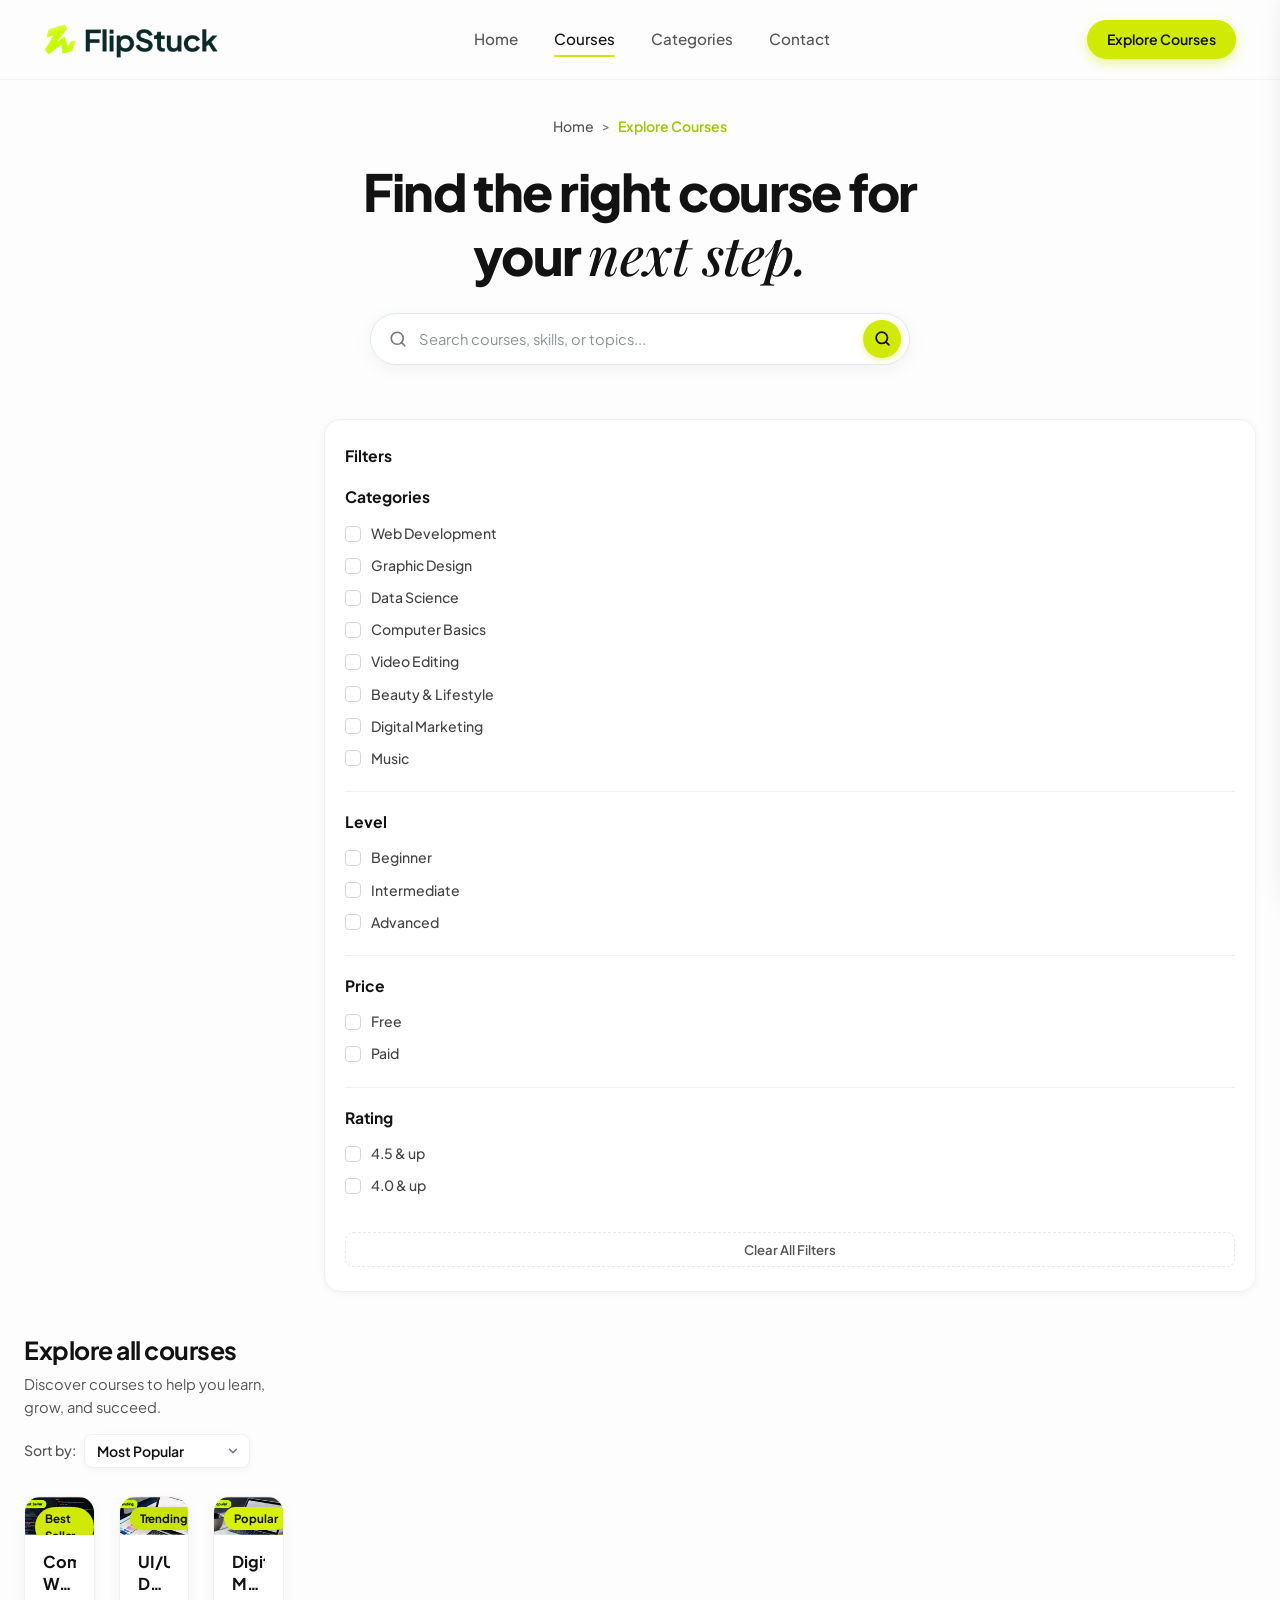
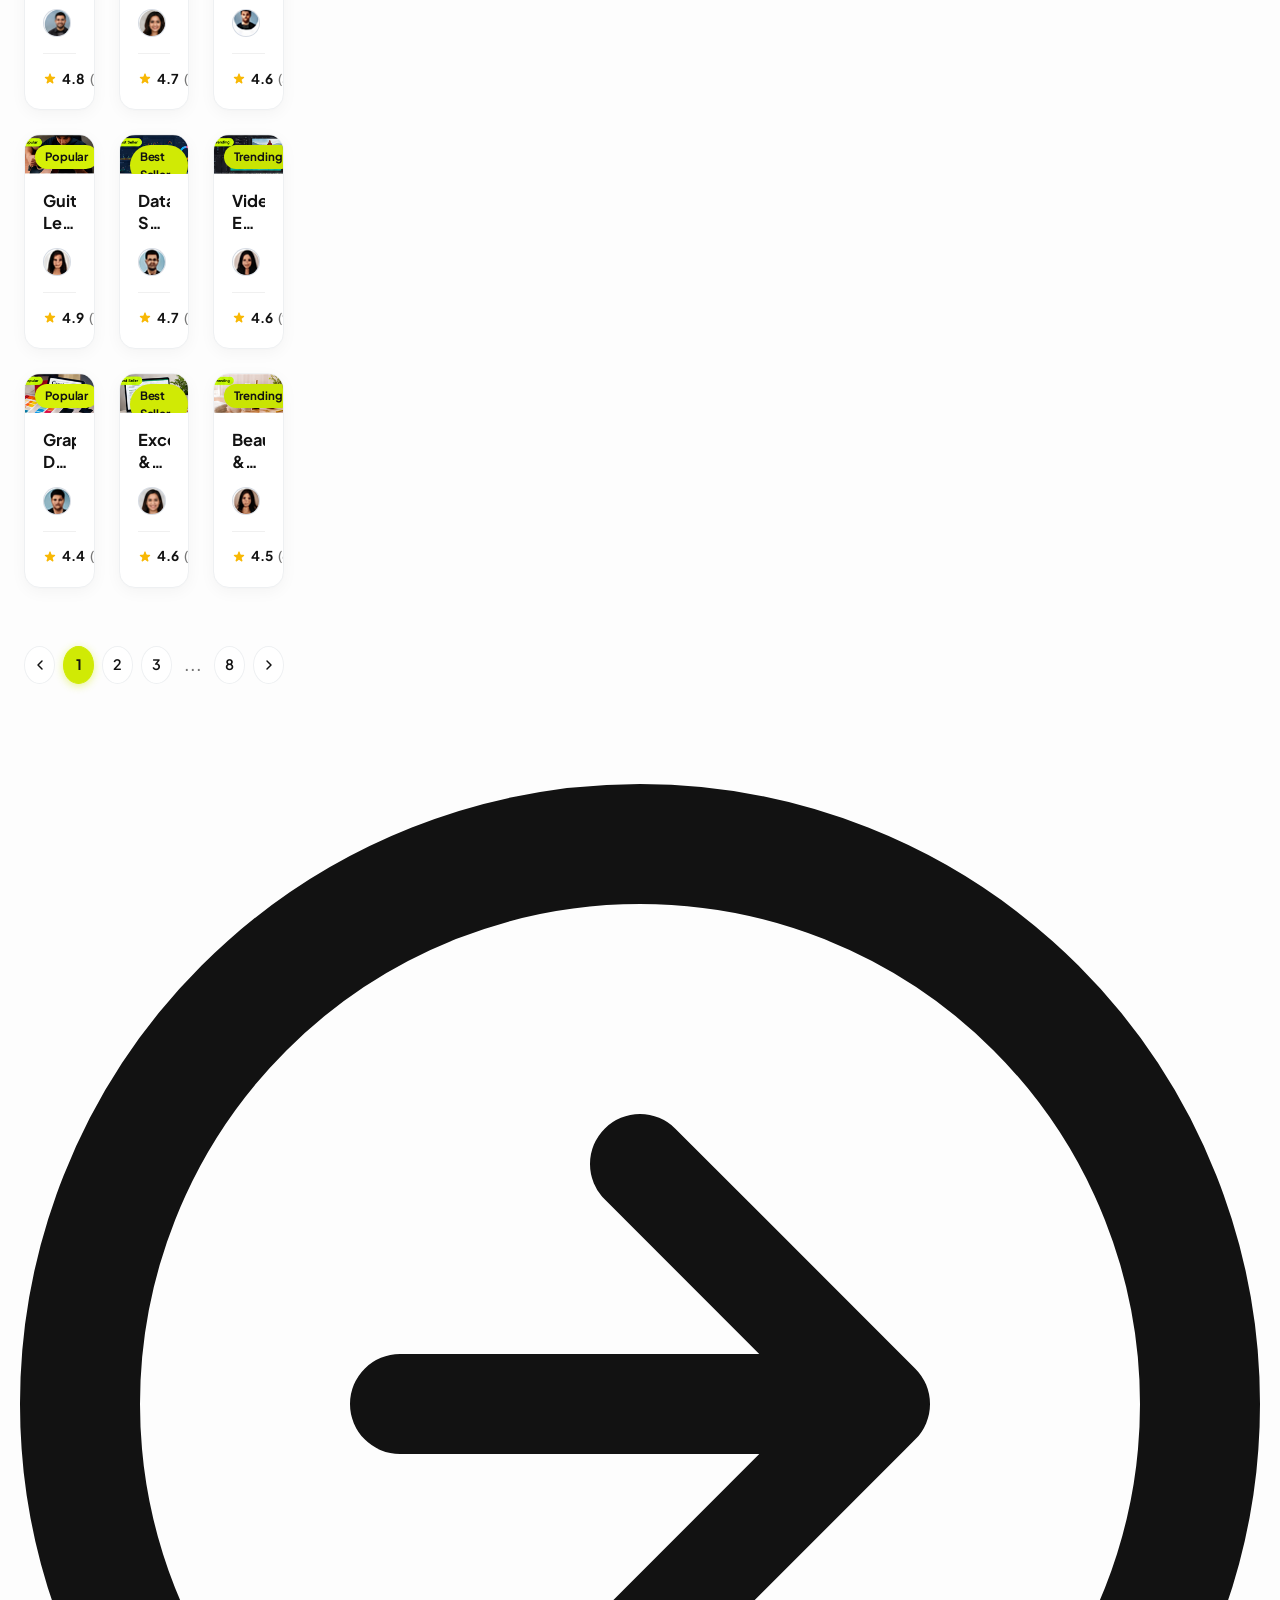
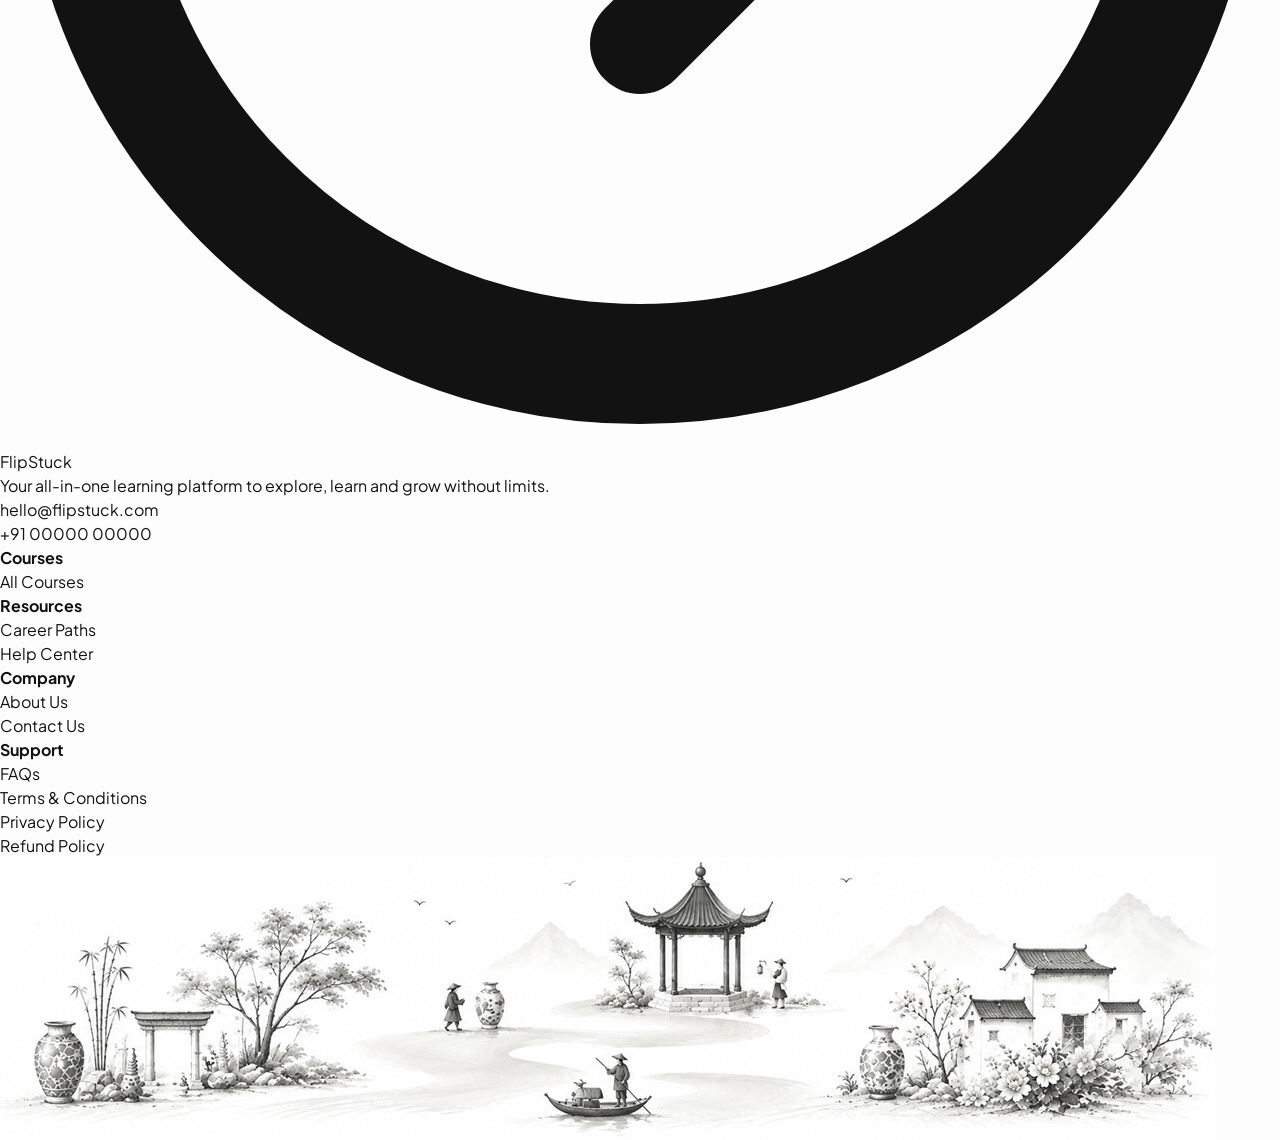
==== commit 75c220e5: "feat(footer-artwork): wire in traditional ink landscape illustration banner" ====
--- a/index.html
+++ b/index.html
@@ -472,6 +472,11 @@
       <div class="footer-nav-col"><h4 class="footer-col-header"><span class="footer-col-dot" aria-hidden="true"></span><span>Company</span></h4><ul class="footer-col-links"><li><a href="#">About Us</a></li><li><a href="#contact">Contact Us</a></li></ul></div>
       <div class="footer-nav-col"><h4 class="footer-col-header"><span class="footer-col-dot" aria-hidden="true"></span><span>Support</span></h4><ul class="footer-col-links"><li><a href="#">FAQs</a></li><li><a href="#">Terms &amp; Conditions</a></li><li><a href="#">Privacy Policy</a></li><li><a href="#">Refund Policy</a></li></ul></div>
     </div>
+
+    <!-- Panoramic Landscape Artwork Banner -->
+    <div class="footer-landscape-banner">
+      <img src="Assets-2/footer-bg.jpg" alt="Artistic landscape illustration with mountains, rivers, and pavilions" class="footer-landscape-img" loading="lazy">
+    </div>
   </footer>
 </body>
 </html>
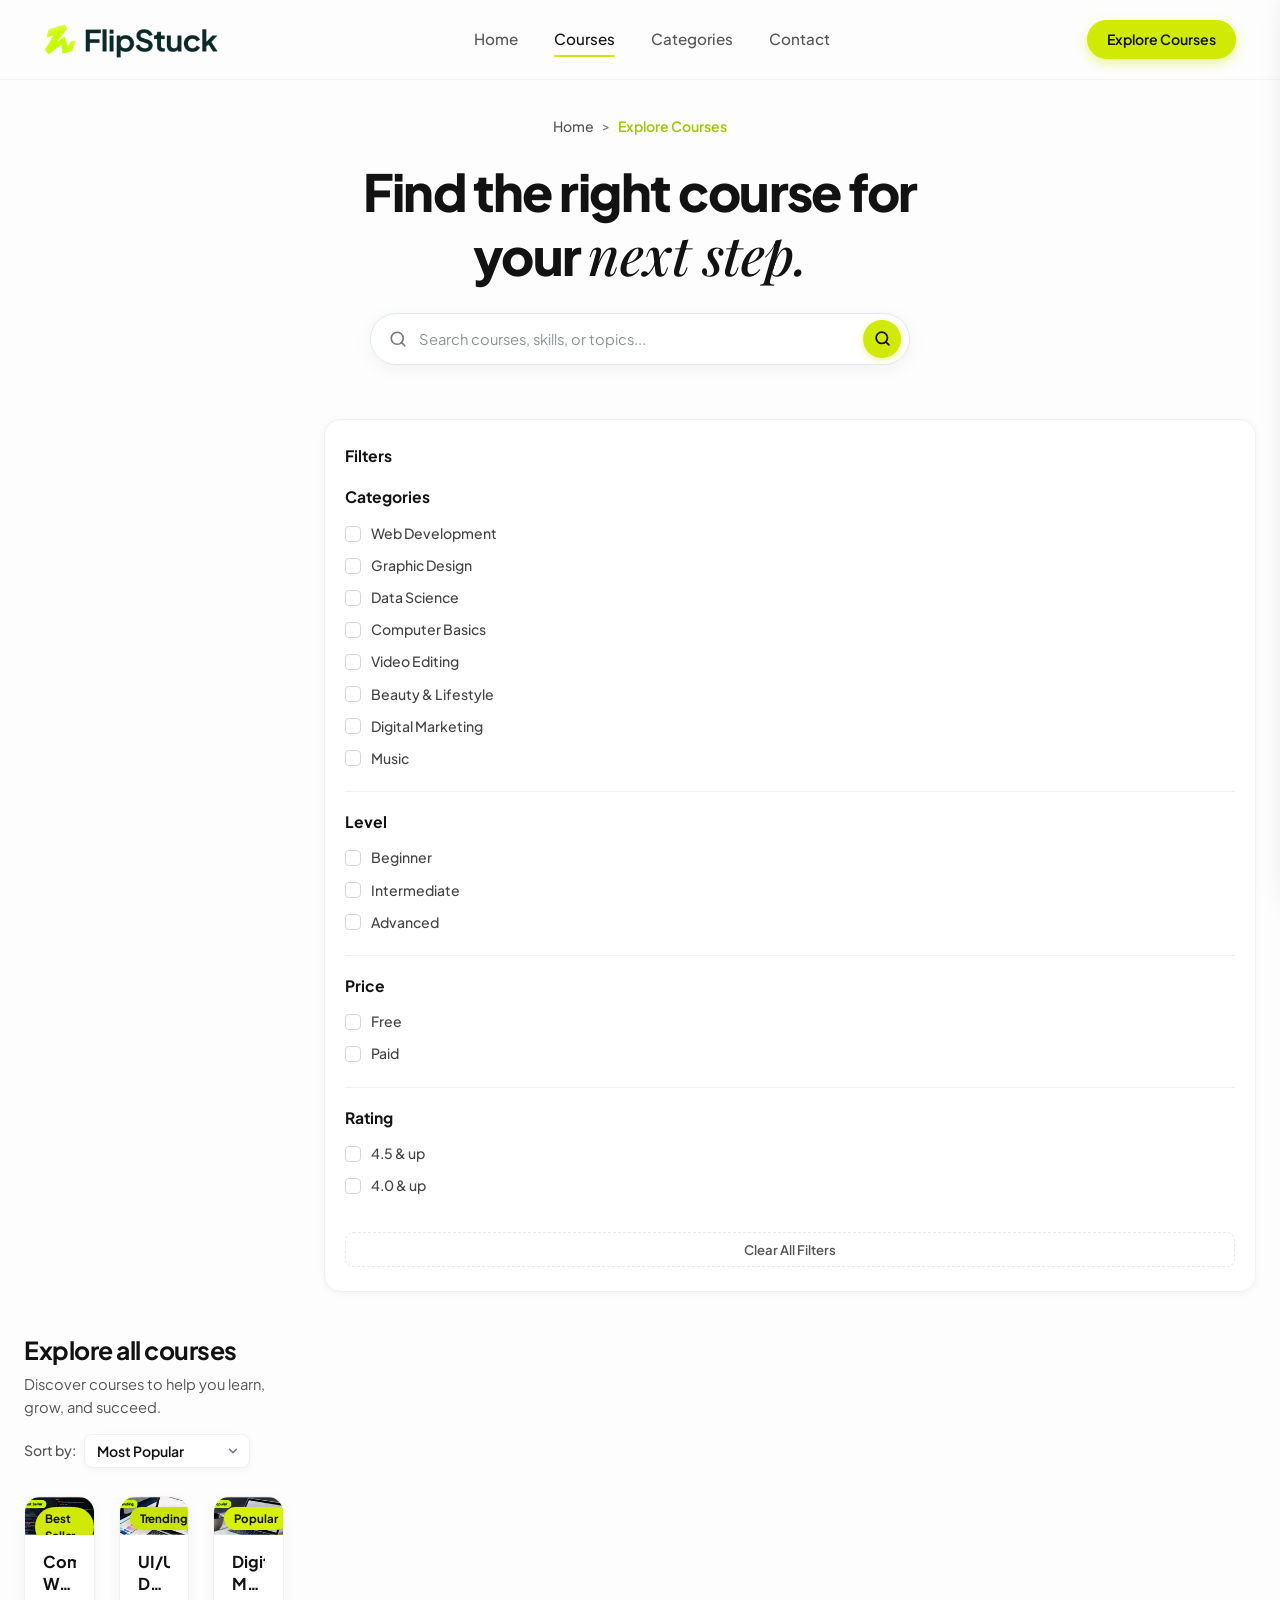
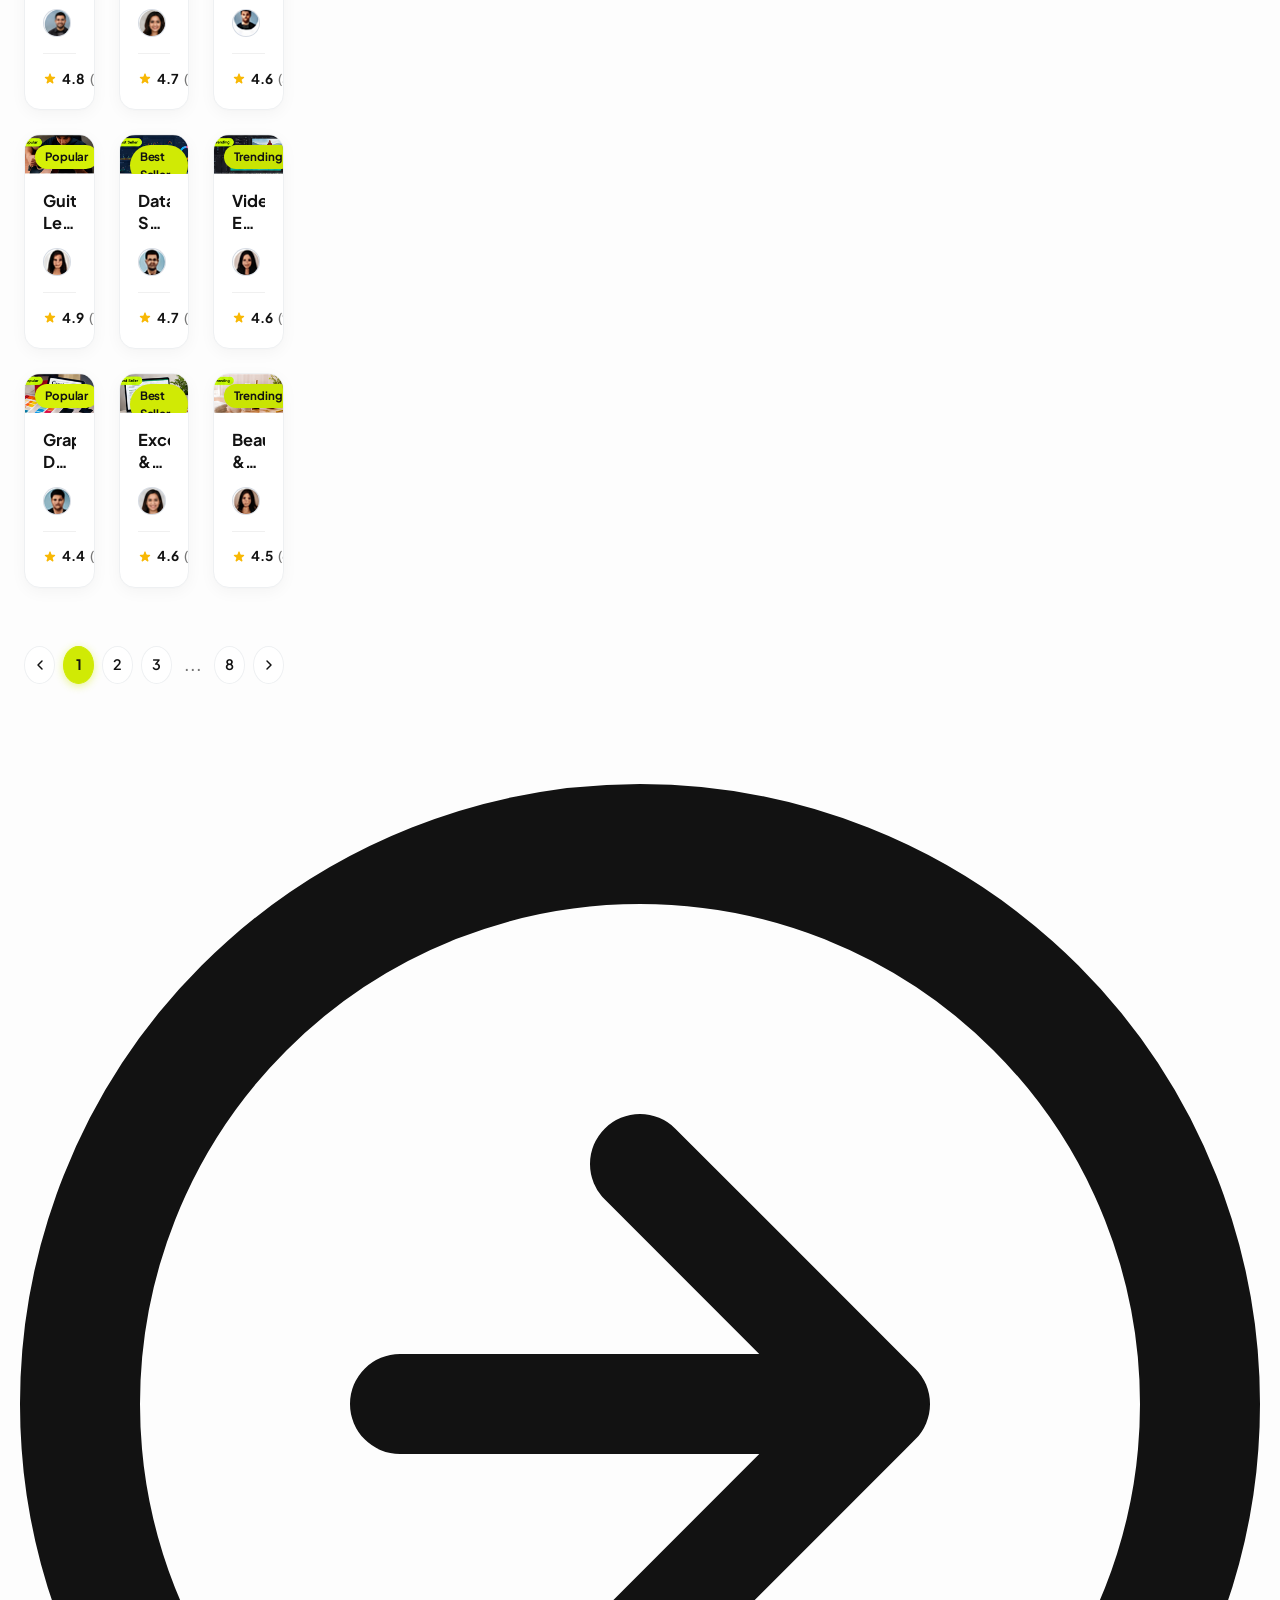
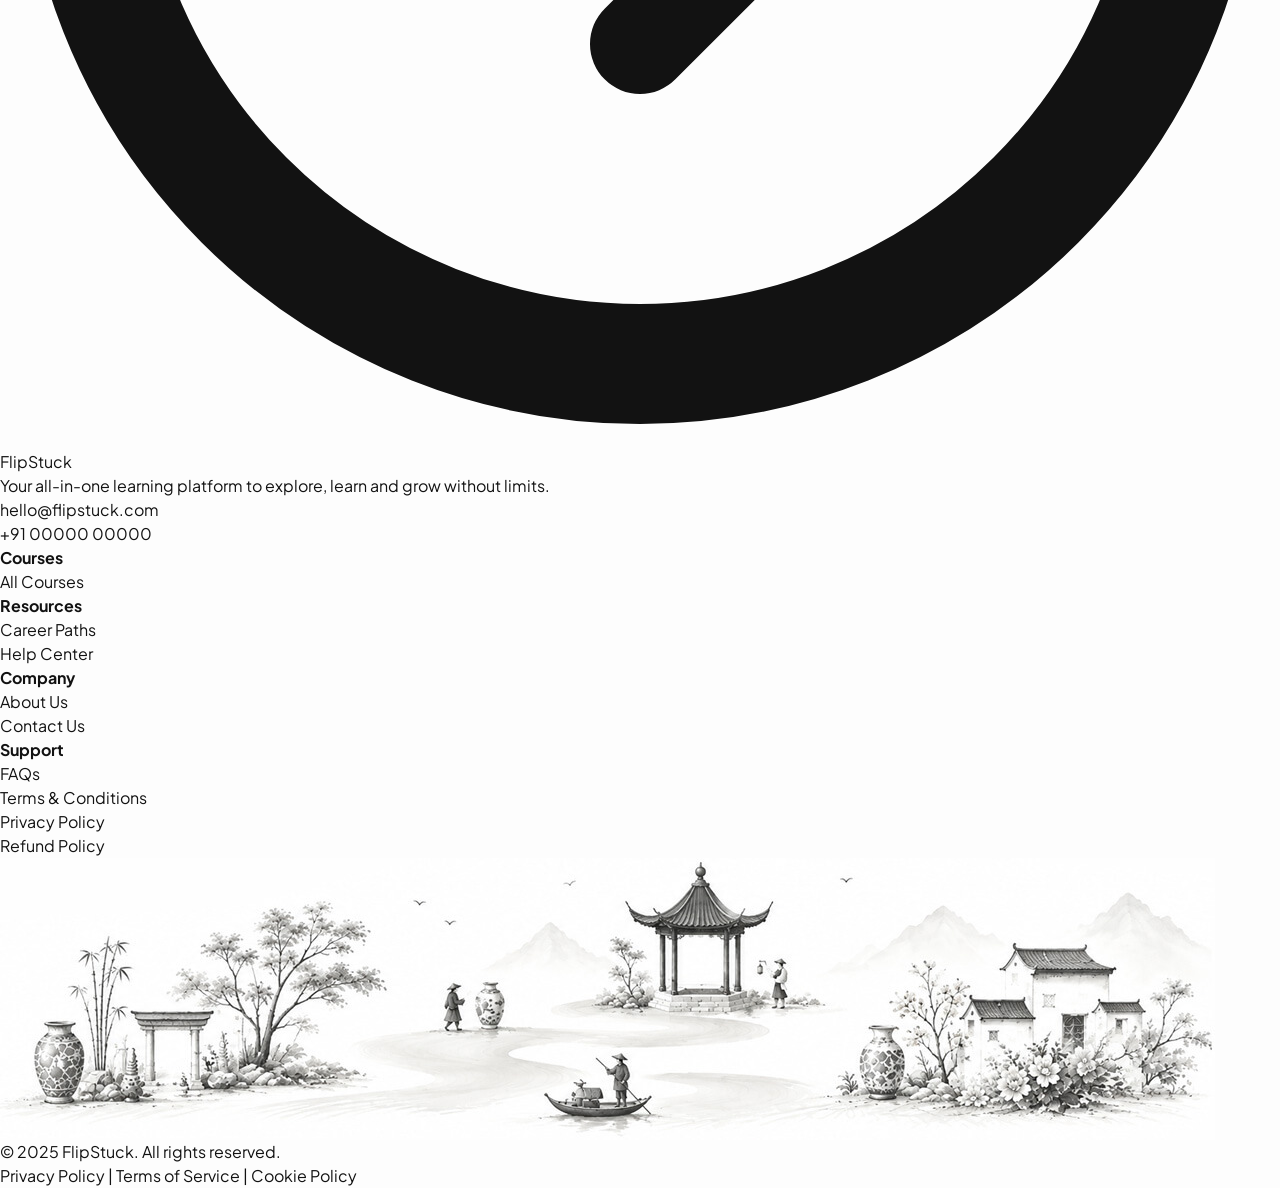
==== commit 77313d1d: "feat(footer): add copyright bar, social media links, and legal navigation" ====
--- a/index.html
+++ b/index.html
@@ -477,6 +477,19 @@
     <div class="footer-landscape-banner">
       <img src="Assets-2/footer-bg.jpg" alt="Artistic landscape illustration with mountains, rivers, and pavilions" class="footer-landscape-img" loading="lazy">
     </div>
+    <!-- Copyright Bar -->
+    <div class="footer-bottom-bar">
+      <div class="footer-bottom-container">
+        <p class="copyright-text">&copy; 2025 FlipStuck. All rights reserved.</p>
+        <div class="footer-legal-links">
+          <a href="#">Privacy Policy</a>
+          <span class="footer-legal-separator" aria-hidden="true">|</span>
+          <a href="#">Terms of Service</a>
+          <span class="footer-legal-separator" aria-hidden="true">|</span>
+          <a href="#">Cookie Policy</a>
+        </div>
+      </div>
+    </div>
   </footer>
 </body>
 </html>
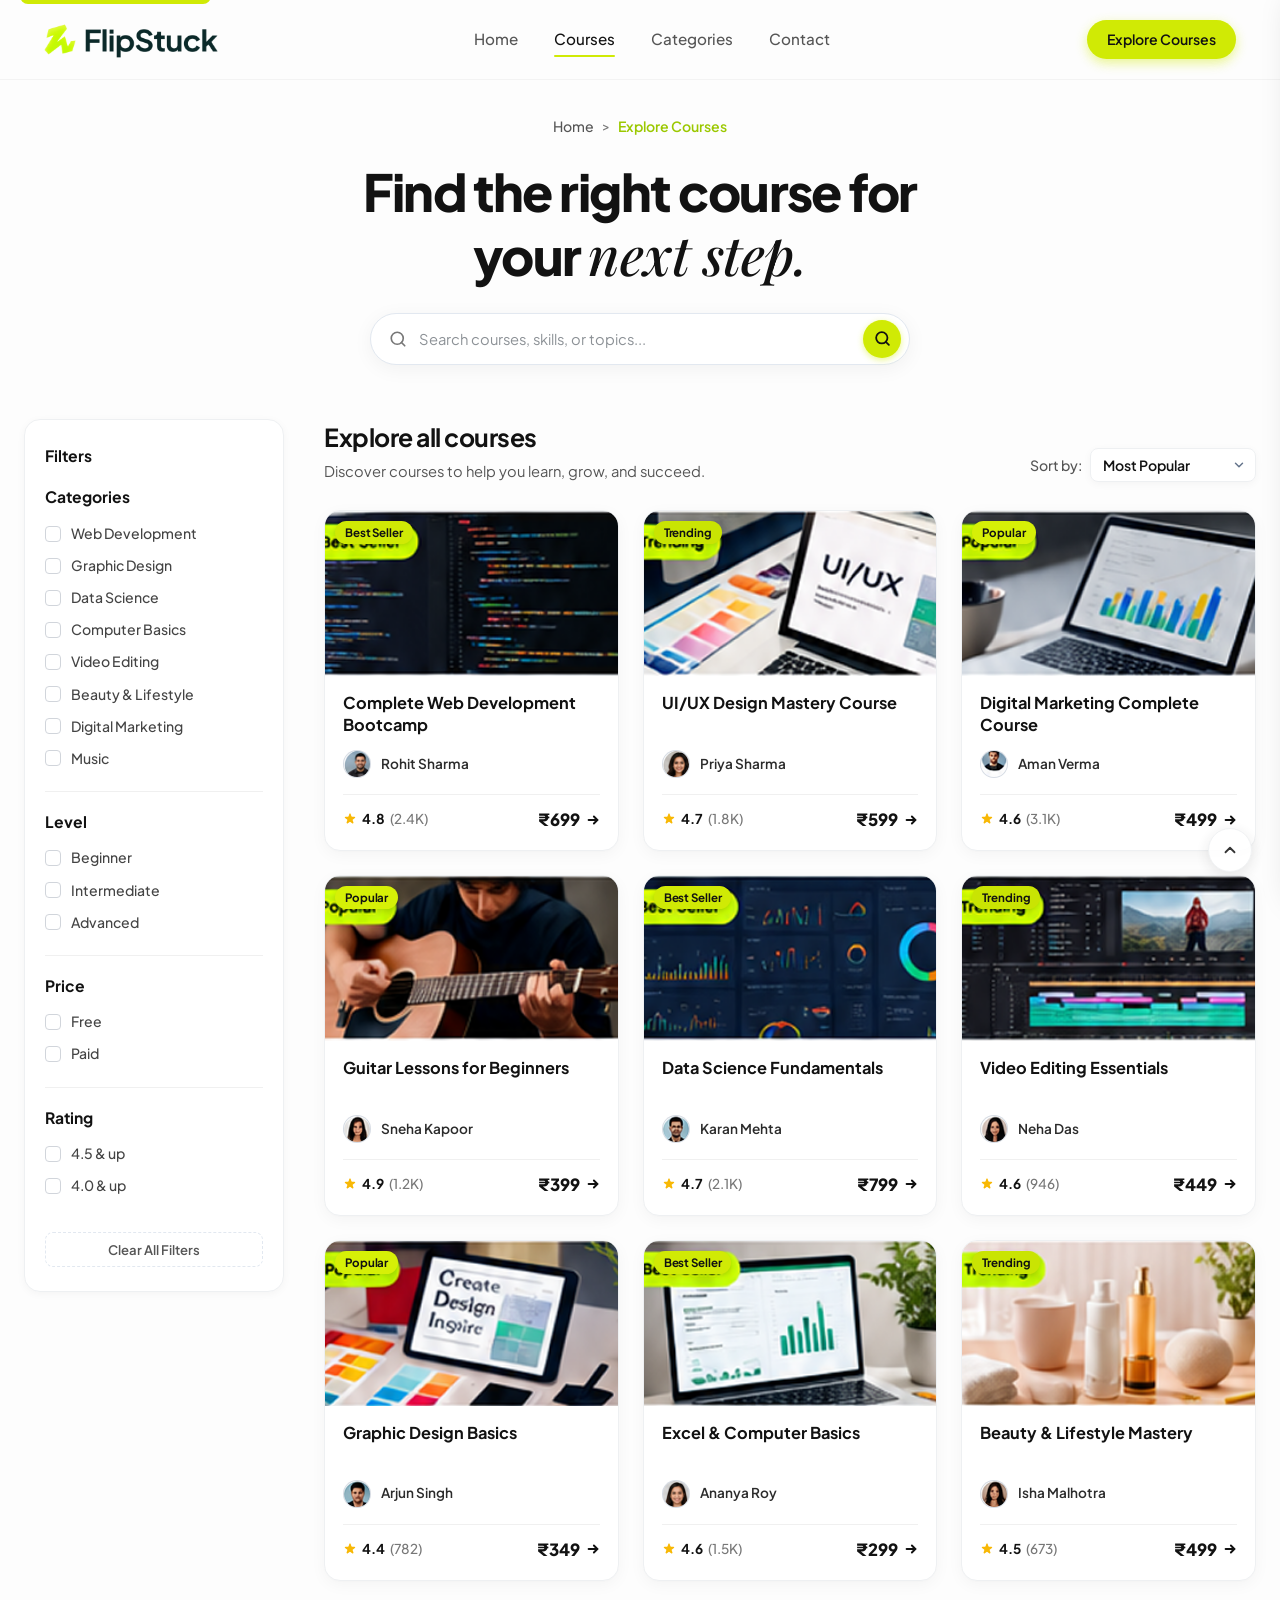
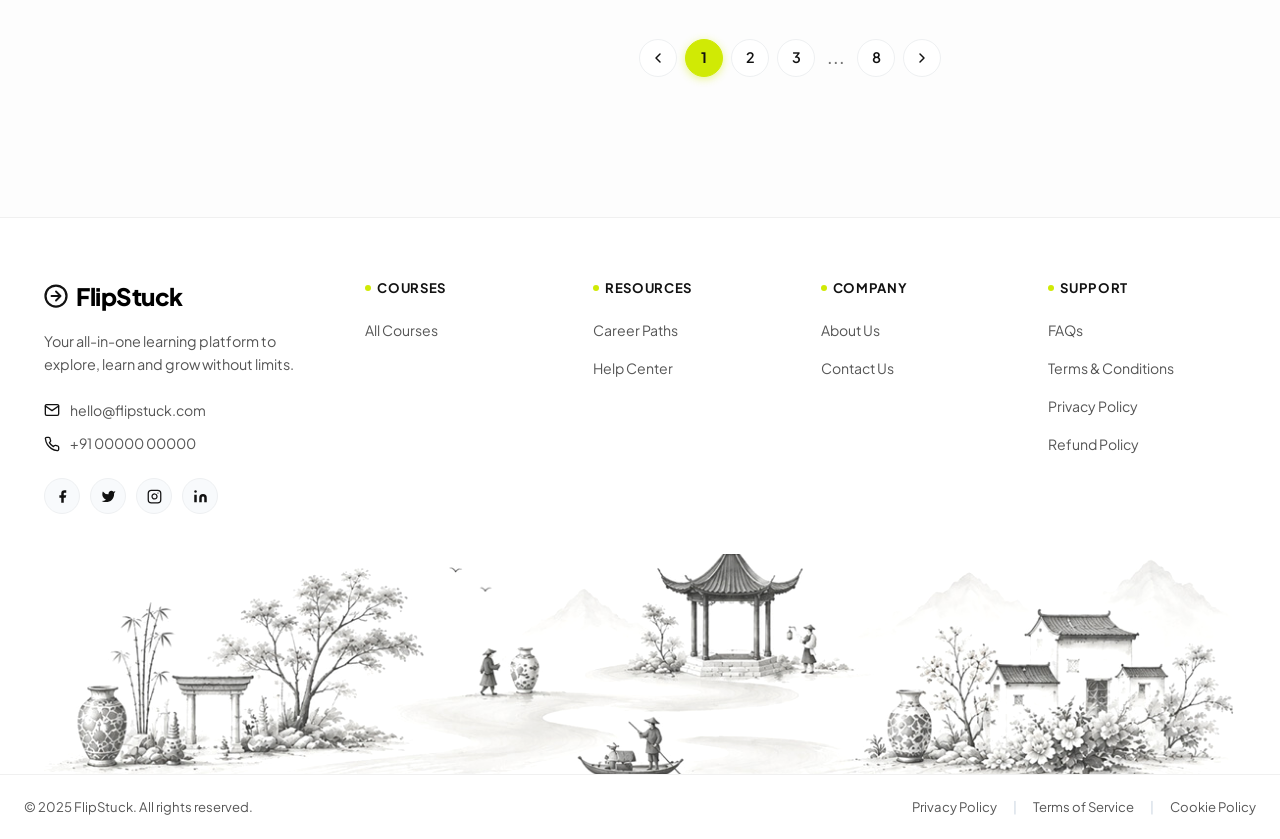
==== commit 589a542f: "feat(a11y): add skip-to-content landmark link and pure CSS back-to-top button" ====
--- a/index.html
+++ b/index.html
@@ -5,31 +5,53 @@
   <meta name="viewport" content="width=device-width, initial-scale=1.0">
   <title>Explore Courses - FlipStuck | Find the right course for your next step</title>
   <meta name="description" content="Discover courses to help you learn, grow, and succeed with FlipStuck. Explore top-rated masterclasses in Web Development, UI/UX Design, Data Science, and more.">
+  
+  <!-- OpenGraph / Social Metadata -->
+  <meta property="og:type" content="website">
+  <meta property="og:title" content="Explore Courses - FlipStuck">
+  <meta property="og:description" content="Find the right course for your next step. Explore web development, design, marketing, data science, and more.">
+  <meta property="og:image" content="Assets-2/hero-image.png">
+  
+  <!-- Preconnect Fonts -->
   <link rel="preconnect" href="https://fonts.googleapis.com">
   <link rel="preconnect" href="https://fonts.gstatic.com" crossorigin>
   <link href="https://fonts.googleapis.com/css2?family=Instrument+Serif:ital@1&family=Plus+Jakarta+Sans:wght@400;500;600;700;800&family=Playfair+Display:ital,wght@1,500;1,600&display=swap" rel="stylesheet">
+  
+  <!-- Favicons & Manifest -->
   <link rel="icon" type="image/x-icon" href="Assets-2/favicon.ico">
+  <link rel="shortcut icon" href="Assets-2/favicon.ico">
+  <link rel="apple-touch-icon" href="Assets-2/favicon.png">
+  <link rel="manifest" href="site.webmanifest">
+  
+  <!-- Stylesheet -->
   <link rel="stylesheet" href="style.css">
 </head>
 <body>
   <div id="top"></div>
+
+  <!-- Skip to Content Link -->
+  <a href="#mainContent" class="skip-link">Skip to main content</a>
+
   <!-- Pure CSS Mobile Menu Toggle -->
   <input type="checkbox" id="mobile-menu-toggle" class="mobile-menu-toggle-checkbox" aria-hidden="true" hidden>
 
-    <!-- Pure CSS Mobile Filter Toggle -->
+  <!-- Pure CSS Mobile Filter Toggle -->
   <input type="checkbox" id="mobile-filter-toggle" class="mobile-filter-toggle-checkbox" aria-hidden="true" hidden>
 
+  <!-- ================= HEADER / NAVBAR ================= -->
   <header class="site-header" id="siteHeader">
     <div class="header-container">
       <a href="index.html" class="brand-logo" aria-label="FlipStuck Home">
         <img src="Assets-2/logo-flip.svg" alt="FlipStuck" class="logo-img" width="140" height="38">
       </a>
+      
       <nav class="nav-links" aria-label="Main Navigation">
         <a href="../T1/TaskOne/index.html" class="nav-link">Home</a>
         <a href="index.html" class="nav-link active" aria-current="page">Courses</a>
         <a href="#categories" class="nav-link">Categories</a>
         <a href="#contact" class="nav-link">Contact</a>
       </nav>
+
       <div class="header-right">
         <div class="header-action">
           <a href="#exploreGrid" class="btn btn-primary btn-sm">Explore Courses</a>
@@ -70,6 +92,10 @@
       </div>
     </div>
   </aside>
+
+  <!-- Pure CSS Mobile Filter Backdrop -->
+  <label for="mobile-filter-toggle" class="filter-backdrop" id="filterBackdrop"></label>
+
   <main id="mainContent">
     <!-- ================= BREADCRUMB & HERO SEARCH ================= -->
     <section class="explore-hero-section">
@@ -109,6 +135,7 @@
     <!-- ================= MAIN EXPLORE CONTENT & FILTERS ================= -->
     <section class="explore-main-section" id="exploreGrid">
       <div class="explore-layout-container">
+        
         <!-- Mobile Filter Bar (Visible on mobile/tablet) -->
         <div class="mobile-filter-bar">
           <label for="mobile-filter-toggle" class="mobile-filter-trigger" aria-label="Open filter sidebar">
@@ -125,11 +152,23 @@
             </svg>
             <span>Filters</span>
           </label>
+          
+          <div class="sort-container">
+            <label for="mobileSortSelect" class="sort-label">Sort by:</label>
+            <div class="sort-select-wrapper">
+              <select id="mobileSortSelect" class="sort-select" aria-label="Sort courses">
+                <option value="popular">Most Popular</option>
+                <option value="rating">Highest Rated</option>
+                <option value="price-low">Price: Low to High</option>
+                <option value="price-high">Price: High to Low</option>
+              </select>
+              <svg class="sort-chevron-icon" viewBox="0 0 24 24" fill="none" stroke="currentColor" stroke-width="2.5" stroke-linecap="round" stroke-linejoin="round">
+                <polyline points="6 9 12 15 18 9"></polyline>
+              </svg>
+            </div>
+          </div>
         </div>
 
-        <!-- Pure CSS Mobile Filter Backdrop -->
-        <label for="mobile-filter-toggle" class="filter-backdrop" id="filterBackdrop"></label>
-        
         <!-- ================= FILTER SIDEBAR (PURE HTML & CSS) ================= -->
         <aside class="filter-sidebar" id="filterSidebar" aria-label="Course Filters">
           <form method="GET" action="#exploreGrid">
@@ -147,53 +186,133 @@
             <div class="filter-group" id="categories">
               <h3 class="filter-group-title">Categories</h3>
               <ul class="filter-options-list">
-                <li><label class="filter-checkbox-label"><input type="checkbox" name="category" value="web-development"><span>Web Development</span></label></li>
-                <li><label class="filter-checkbox-label"><input type="checkbox" name="category" value="graphic-design"><span>Graphic Design</span></label></li>
-                <li><label class="filter-checkbox-label"><input type="checkbox" name="category" value="data-science"><span>Data Science</span></label></li>
-                <li><label class="filter-checkbox-label"><input type="checkbox" name="category" value="computer-basics"><span>Computer Basics</span></label></li>
-                <li><label class="filter-checkbox-label"><input type="checkbox" name="category" value="video-editing"><span>Video Editing</span></label></li>
-                <li><label class="filter-checkbox-label"><input type="checkbox" name="category" value="beauty-lifestyle"><span>Beauty &amp; Lifestyle</span></label></li>
-                <li><label class="filter-checkbox-label"><input type="checkbox" name="category" value="digital-marketing"><span>Digital Marketing</span></label></li>
-                <li><label class="filter-checkbox-label"><input type="checkbox" name="category" value="music"><span>Music</span></label></li>
+                <li>
+                  <label class="filter-checkbox-label">
+                    <input type="checkbox" name="category" value="web-development">
+                    <span>Web Development</span>
+                  </label>
+                </li>
+                <li>
+                  <label class="filter-checkbox-label">
+                    <input type="checkbox" name="category" value="graphic-design">
+                    <span>Graphic Design</span>
+                  </label>
+                </li>
+                <li>
+                  <label class="filter-checkbox-label">
+                    <input type="checkbox" name="category" value="data-science">
+                    <span>Data Science</span>
+                  </label>
+                </li>
+                <li>
+                  <label class="filter-checkbox-label">
+                    <input type="checkbox" name="category" value="computer-basics">
+                    <span>Computer Basics</span>
+                  </label>
+                </li>
+                <li>
+                  <label class="filter-checkbox-label">
+                    <input type="checkbox" name="category" value="video-editing">
+                    <span>Video Editing</span>
+                  </label>
+                </li>
+                <li>
+                  <label class="filter-checkbox-label">
+                    <input type="checkbox" name="category" value="beauty-lifestyle">
+                    <span>Beauty &amp; Lifestyle</span>
+                  </label>
+                </li>
+                <li>
+                  <label class="filter-checkbox-label">
+                    <input type="checkbox" name="category" value="digital-marketing">
+                    <span>Digital Marketing</span>
+                  </label>
+                </li>
+                <li>
+                  <label class="filter-checkbox-label">
+                    <input type="checkbox" name="category" value="music">
+                    <span>Music</span>
+                  </label>
+                </li>
               </ul>
             </div>
 
             <hr class="filter-divider">
+
             <!-- Group 2: Level -->
             <div class="filter-group">
               <h3 class="filter-group-title">Level</h3>
               <ul class="filter-options-list">
-                <li><label class="filter-checkbox-label"><input type="checkbox" name="level" value="beginner"><span>Beginner</span></label></li>
-                <li><label class="filter-checkbox-label"><input type="checkbox" name="level" value="intermediate"><span>Intermediate</span></label></li>
-                <li><label class="filter-checkbox-label"><input type="checkbox" name="level" value="advanced"><span>Advanced</span></label></li>
+                <li>
+                  <label class="filter-checkbox-label">
+                    <input type="checkbox" name="level" value="beginner">
+                    <span>Beginner</span>
+                  </label>
+                </li>
+                <li>
+                  <label class="filter-checkbox-label">
+                    <input type="checkbox" name="level" value="intermediate">
+                    <span>Intermediate</span>
+                  </label>
+                </li>
+                <li>
+                  <label class="filter-checkbox-label">
+                    <input type="checkbox" name="level" value="advanced">
+                    <span>Advanced</span>
+                  </label>
+                </li>
               </ul>
             </div>
 
             <hr class="filter-divider">
+
             <!-- Group 3: Price -->
             <div class="filter-group">
               <h3 class="filter-group-title">Price</h3>
               <ul class="filter-options-list">
-                <li><label class="filter-checkbox-label"><input type="checkbox" name="price" value="free"><span>Free</span></label></li>
-                <li><label class="filter-checkbox-label"><input type="checkbox" name="price" value="paid"><span>Paid</span></label></li>
+                <li>
+                  <label class="filter-checkbox-label">
+                    <input type="checkbox" name="price" value="free">
+                    <span>Free</span>
+                  </label>
+                </li>
+                <li>
+                  <label class="filter-checkbox-label">
+                    <input type="checkbox" name="price" value="paid">
+                    <span>Paid</span>
+                  </label>
+                </li>
               </ul>
             </div>
 
             <hr class="filter-divider">
+
             <!-- Group 4: Rating -->
             <div class="filter-group">
               <h3 class="filter-group-title">Rating</h3>
               <ul class="filter-options-list">
-                <li><label class="filter-checkbox-label"><input type="checkbox" name="rating" value="4.5"><span>4.5 &amp; up</span></label></li>
-                <li><label class="filter-checkbox-label"><input type="checkbox" name="rating" value="4.0"><span>4.0 &amp; up</span></label></li>
+                <li>
+                  <label class="filter-checkbox-label">
+                    <input type="checkbox" name="rating" value="4.5">
+                    <span>4.5 &amp; up</span>
+                  </label>
+                </li>
+                <li>
+                  <label class="filter-checkbox-label">
+                    <input type="checkbox" name="rating" value="4.0">
+                    <span>4.0 &amp; up</span>
+                  </label>
+                </li>
               </ul>
             </div>
+
             <!-- Pure HTML Reset Button -->
             <button type="reset" class="clear-filters-btn" id="clearFiltersBtn">Clear All Filters</button>
           </form>
         </aside>
 
-                <div class="explore-main-content">
+        <!-- ================= RIGHT COLUMN: COURSES GRID ================= -->
+        <div class="explore-main-content">
           <!-- Top Row Header -->
           <div class="content-header-row">
             <div class="content-header-left">
@@ -218,26 +337,38 @@
             </div>
           </div>
 
+          <!-- 9 Course Cards Grid -->
           <div class="courses-grid" id="coursesGrid" role="region" aria-label="Courses Catalog">
+
             <!-- Card 1: Web Development -->
             <article class="course-card">
               <div class="card-media-wrapper">
                 <span class="card-badge">Best Seller</span>
-                <img src="Assets-2/course-web-dev.png" alt="Complete Web Development Bootcamp" class="card-thumbnail" loading="lazy">
+                <img src="Assets-2/course-web-dev.png" alt="Complete Web Development Bootcamp" class="card-thumbnail" loading="lazy" decoding="async">
               </div>
               <div class="card-body">
-                <h3 class="card-course-title"><a href="#">Complete Web Development Bootcamp</a></h3>
+                <h3 class="card-course-title">
+                  <a href="#">Complete Web Development Bootcamp</a>
+                </h3>
                 <div class="card-instructor-row">
                   <img src="Assets-2/avatar-rohit.png" alt="Rohit Sharma" class="instructor-avatar" width="28" height="28" loading="lazy">
                   <span class="instructor-name">Rohit Sharma</span>
                 </div>
                 <div class="card-footer-row">
                   <div class="card-rating-block">
-                    <svg class="star-icon" viewBox="0 0 20 20" aria-hidden="true"><path d="M9.049 2.927c.3-.921 1.603-.921 1.902 0l1.07 3.292a1 1 0 00.95.69h3.462c.969 0 1.371 1.24.588 1.81l-2.8 2.034a1 1 0 00-.364 1.118l1.07 3.292c.3.921-.755 1.688-1.54 1.118l-2.8-2.034a1 1 0 00-1.175 0l-2.8 2.034c-.784.57-1.838-.197-1.539-1.118l1.07-3.292a1 1 0 00-.364-1.118L2.98 8.72c-.783-.57-.38-1.81.588-1.81h3.461a1 1 0 00.951-.69l1.07-3.292z"></path></svg>
+                    <svg class="star-icon" viewBox="0 0 20 20" aria-hidden="true">
+                      <path d="M9.049 2.927c.3-.921 1.603-.921 1.902 0l1.07 3.292a1 1 0 00.95.69h3.462c.969 0 1.371 1.24.588 1.81l-2.8 2.034a1 1 0 00-.364 1.118l1.07 3.292c.3.921-.755 1.688-1.54 1.118l-2.8-2.034a1 1 0 00-1.175 0l-2.8 2.034c-.784.57-1.838-.197-1.539-1.118l1.07-3.292a1 1 0 00-.364-1.118L2.98 8.72c-.783-.57-.38-1.81.588-1.81h3.461a1 1 0 00.951-.69l1.07-3.292z"></path>
+                    </svg>
                     <span class="rating-score">4.8</span>
                     <span class="rating-count">(2.4K)</span>
                   </div>
-                  <a href="#" class="card-price-action" aria-label="Enroll for ₹699"><span>₹699</span><svg class="arrow-icon" viewBox="0 0 16 16" fill="none" stroke="currentColor" stroke-width="2.2" stroke-linecap="round" stroke-linejoin="round"><line x1="3" y1="8" x2="13" y2="8"></line><polyline points="9 4 13 8 9 12"></polyline></svg></a>
+                  <a href="#" class="card-price-action" aria-label="Enroll in Complete Web Development Bootcamp for ₹699">
+                    <span>₹699</span>
+                    <svg class="arrow-icon" viewBox="0 0 16 16" fill="none" stroke="currentColor" stroke-width="2.2" stroke-linecap="round" stroke-linejoin="round" aria-hidden="true">
+                      <line x1="3" y1="8" x2="13" y2="8"></line>
+                      <polyline points="9 4 13 8 9 12"></polyline>
+                    </svg>
+                  </a>
                 </div>
               </div>
             </article>
@@ -246,21 +377,31 @@
             <article class="course-card">
               <div class="card-media-wrapper">
                 <span class="card-badge trending">Trending</span>
-                <img src="Assets-2/course-ui-ux.png" alt="UI/UX Design Mastery Course" class="card-thumbnail" loading="lazy">
+                <img src="Assets-2/course-ui-ux.png" alt="UI/UX Design Mastery Course" class="card-thumbnail" loading="lazy" decoding="async">
               </div>
               <div class="card-body">
-                <h3 class="card-course-title"><a href="#">UI/UX Design Mastery Course</a></h3>
+                <h3 class="card-course-title">
+                  <a href="#">UI/UX Design Mastery Course</a>
+                </h3>
                 <div class="card-instructor-row">
                   <img src="Assets-2/avatar-priya.png" alt="Priya Sharma" class="instructor-avatar" width="28" height="28" loading="lazy">
                   <span class="instructor-name">Priya Sharma</span>
                 </div>
                 <div class="card-footer-row">
                   <div class="card-rating-block">
-                    <svg class="star-icon" viewBox="0 0 20 20" aria-hidden="true"><path d="M9.049 2.927c.3-.921 1.603-.921 1.902 0l1.07 3.292a1 1 0 00.95.69h3.462c.969 0 1.371 1.24.588 1.81l-2.8 2.034a1 1 0 00-.364 1.118l1.07 3.292c.3.921-.755 1.688-1.54 1.118l-2.8-2.034a1 1 0 00-1.175 0l-2.8 2.034c-.784.57-1.838-.197-1.539-1.118l1.07-3.292a1 1 0 00-.364-1.118L2.98 8.72c-.783-.57-.38-1.81.588-1.81h3.461a1 1 0 00.951-.69l1.07-3.292z"></path></svg>
+                    <svg class="star-icon" viewBox="0 0 20 20" aria-hidden="true">
+                      <path d="M9.049 2.927c.3-.921 1.603-.921 1.902 0l1.07 3.292a1 1 0 00.95.69h3.462c.969 0 1.371 1.24.588 1.81l-2.8 2.034a1 1 0 00-.364 1.118l1.07 3.292c.3.921-.755 1.688-1.54 1.118l-2.8-2.034a1 1 0 00-1.175 0l-2.8 2.034c-.784.57-1.838-.197-1.539-1.118l1.07-3.292a1 1 0 00-.364-1.118L2.98 8.72c-.783-.57-.38-1.81.588-1.81h3.461a1 1 0 00.951-.69l1.07-3.292z"></path>
+                    </svg>
                     <span class="rating-score">4.7</span>
                     <span class="rating-count">(1.8K)</span>
                   </div>
-                  <a href="#" class="card-price-action" aria-label="Enroll for ₹599"><span>₹599</span><svg class="arrow-icon" viewBox="0 0 16 16" fill="none" stroke="currentColor" stroke-width="2.2" stroke-linecap="round" stroke-linejoin="round"><line x1="3" y1="8" x2="13" y2="8"></line><polyline points="9 4 13 8 9 12"></polyline></svg></a>
+                  <a href="#" class="card-price-action" aria-label="Enroll in UI/UX Design Mastery Course for ₹599">
+                    <span>₹599</span>
+                    <svg class="arrow-icon" viewBox="0 0 16 16" fill="none" stroke="currentColor" stroke-width="2.2" stroke-linecap="round" stroke-linejoin="round" aria-hidden="true">
+                      <line x1="3" y1="8" x2="13" y2="8"></line>
+                      <polyline points="9 4 13 8 9 12"></polyline>
+                    </svg>
+                  </a>
                 </div>
               </div>
             </article>
@@ -269,21 +410,31 @@
             <article class="course-card">
               <div class="card-media-wrapper">
                 <span class="card-badge popular">Popular</span>
-                <img src="Assets-2/course-digital-marketing.png" alt="Digital Marketing Complete Course" class="card-thumbnail" loading="lazy">
+                <img src="Assets-2/course-digital-marketing.png" alt="Digital Marketing Complete Course" class="card-thumbnail" loading="lazy" decoding="async">
               </div>
               <div class="card-body">
-                <h3 class="card-course-title"><a href="#">Digital Marketing Complete Course</a></h3>
+                <h3 class="card-course-title">
+                  <a href="#">Digital Marketing Complete Course</a>
+                </h3>
                 <div class="card-instructor-row">
                   <img src="Assets-2/avatar-aman.png" alt="Aman Verma" class="instructor-avatar" width="28" height="28" loading="lazy">
                   <span class="instructor-name">Aman Verma</span>
                 </div>
                 <div class="card-footer-row">
                   <div class="card-rating-block">
-                    <svg class="star-icon" viewBox="0 0 20 20" aria-hidden="true"><path d="M9.049 2.927c.3-.921 1.603-.921 1.902 0l1.07 3.292a1 1 0 00.95.69h3.462c.969 0 1.371 1.24.588 1.81l-2.8 2.034a1 1 0 00-.364 1.118l1.07 3.292c.3.921-.755 1.688-1.54 1.118l-2.8-2.034a1 1 0 00-1.175 0l-2.8 2.034c-.784.57-1.838-.197-1.539-1.118l1.07-3.292a1 1 0 00-.364-1.118L2.98 8.72c-.783-.57-.38-1.81.588-1.81h3.461a1 1 0 00.951-.69l1.07-3.292z"></path></svg>
+                    <svg class="star-icon" viewBox="0 0 20 20" aria-hidden="true">
+                      <path d="M9.049 2.927c.3-.921 1.603-.921 1.902 0l1.07 3.292a1 1 0 00.95.69h3.462c.969 0 1.371 1.24.588 1.81l-2.8 2.034a1 1 0 00-.364 1.118l1.07 3.292c.3.921-.755 1.688-1.54 1.118l-2.8-2.034a1 1 0 00-1.175 0l-2.8 2.034c-.784.57-1.838-.197-1.539-1.118l1.07-3.292a1 1 0 00-.364-1.118L2.98 8.72c-.783-.57-.38-1.81.588-1.81h3.461a1 1 0 00.951-.69l1.07-3.292z"></path>
+                    </svg>
                     <span class="rating-score">4.6</span>
                     <span class="rating-count">(3.1K)</span>
                   </div>
-                  <a href="#" class="card-price-action" aria-label="Enroll for ₹499"><span>₹499</span><svg class="arrow-icon" viewBox="0 0 16 16" fill="none" stroke="currentColor" stroke-width="2.2" stroke-linecap="round" stroke-linejoin="round"><line x1="3" y1="8" x2="13" y2="8"></line><polyline points="9 4 13 8 9 12"></polyline></svg></a>
+                  <a href="#" class="card-price-action" aria-label="Enroll in Digital Marketing Complete Course for ₹499">
+                    <span>₹499</span>
+                    <svg class="arrow-icon" viewBox="0 0 16 16" fill="none" stroke="currentColor" stroke-width="2.2" stroke-linecap="round" stroke-linejoin="round" aria-hidden="true">
+                      <line x1="3" y1="8" x2="13" y2="8"></line>
+                      <polyline points="9 4 13 8 9 12"></polyline>
+                    </svg>
+                  </a>
                 </div>
               </div>
             </article>
@@ -292,21 +443,31 @@
             <article class="course-card">
               <div class="card-media-wrapper">
                 <span class="card-badge popular">Popular</span>
-                <img src="Assets-2/course-guitar.png" alt="Guitar Lessons for Beginners" class="card-thumbnail" loading="lazy">
+                <img src="Assets-2/course-guitar.png" alt="Guitar Lessons for Beginners" class="card-thumbnail" loading="lazy" decoding="async">
               </div>
               <div class="card-body">
-                <h3 class="card-course-title"><a href="#">Guitar Lessons for Beginners</a></h3>
+                <h3 class="card-course-title">
+                  <a href="#">Guitar Lessons for Beginners</a>
+                </h3>
                 <div class="card-instructor-row">
                   <img src="Assets-2/avatar-sneha.png" alt="Sneha Kapoor" class="instructor-avatar" width="28" height="28" loading="lazy">
                   <span class="instructor-name">Sneha Kapoor</span>
                 </div>
                 <div class="card-footer-row">
                   <div class="card-rating-block">
-                    <svg class="star-icon" viewBox="0 0 20 20" aria-hidden="true"><path d="M9.049 2.927c.3-.921 1.603-.921 1.902 0l1.07 3.292a1 1 0 00.95.69h3.462c.969 0 1.371 1.24.588 1.81l-2.8 2.034a1 1 0 00-.364 1.118l1.07 3.292c.3.921-.755 1.688-1.54 1.118l-2.8-2.034a1 1 0 00-1.175 0l-2.8 2.034c-.784.57-1.838-.197-1.539-1.118l1.07-3.292a1 1 0 00-.364-1.118L2.98 8.72c-.783-.57-.38-1.81.588-1.81h3.461a1 1 0 00.951-.69l1.07-3.292z"></path></svg>
+                    <svg class="star-icon" viewBox="0 0 20 20" aria-hidden="true">
+                      <path d="M9.049 2.927c.3-.921 1.603-.921 1.902 0l1.07 3.292a1 1 0 00.95.69h3.462c.969 0 1.371 1.24.588 1.81l-2.8 2.034a1 1 0 00-.364 1.118l1.07 3.292c.3.921-.755 1.688-1.54 1.118l-2.8-2.034a1 1 0 00-1.175 0l-2.8 2.034c-.784.57-1.838-.197-1.539-1.118l1.07-3.292a1 1 0 00-.364-1.118L2.98 8.72c-.783-.57-.38-1.81.588-1.81h3.461a1 1 0 00.951-.69l1.07-3.292z"></path>
+                    </svg>
                     <span class="rating-score">4.9</span>
                     <span class="rating-count">(1.2K)</span>
                   </div>
-                  <a href="#" class="card-price-action" aria-label="Enroll for ₹399"><span>₹399</span><svg class="arrow-icon" viewBox="0 0 16 16" fill="none" stroke="currentColor" stroke-width="2.2" stroke-linecap="round" stroke-linejoin="round"><line x1="3" y1="8" x2="13" y2="8"></line><polyline points="9 4 13 8 9 12"></polyline></svg></a>
+                  <a href="#" class="card-price-action" aria-label="Enroll in Guitar Lessons for Beginners for ₹399">
+                    <span>₹399</span>
+                    <svg class="arrow-icon" viewBox="0 0 16 16" fill="none" stroke="currentColor" stroke-width="2.2" stroke-linecap="round" stroke-linejoin="round" aria-hidden="true">
+                      <line x1="3" y1="8" x2="13" y2="8"></line>
+                      <polyline points="9 4 13 8 9 12"></polyline>
+                    </svg>
+                  </a>
                 </div>
               </div>
             </article>
@@ -315,21 +476,31 @@
             <article class="course-card">
               <div class="card-media-wrapper">
                 <span class="card-badge">Best Seller</span>
-                <img src="Assets-2/course-data-science.png" alt="Data Science Fundamentals" class="card-thumbnail" loading="lazy">
+                <img src="Assets-2/course-data-science.png" alt="Data Science Fundamentals" class="card-thumbnail" loading="lazy" decoding="async">
               </div>
               <div class="card-body">
-                <h3 class="card-course-title"><a href="#">Data Science Fundamentals</a></h3>
+                <h3 class="card-course-title">
+                  <a href="#">Data Science Fundamentals</a>
+                </h3>
                 <div class="card-instructor-row">
                   <img src="Assets-2/avatar-karan.png" alt="Karan Mehta" class="instructor-avatar" width="28" height="28" loading="lazy">
                   <span class="instructor-name">Karan Mehta</span>
                 </div>
                 <div class="card-footer-row">
                   <div class="card-rating-block">
-                    <svg class="star-icon" viewBox="0 0 20 20" aria-hidden="true"><path d="M9.049 2.927c.3-.921 1.603-.921 1.902 0l1.07 3.292a1 1 0 00.95.69h3.462c.969 0 1.371 1.24.588 1.81l-2.8 2.034a1 1 0 00-.364 1.118l1.07 3.292c.3.921-.755 1.688-1.54 1.118l-2.8-2.034a1 1 0 00-1.175 0l-2.8 2.034c-.784.57-1.838-.197-1.539-1.118l1.07-3.292a1 1 0 00-.364-1.118L2.98 8.72c-.783-.57-.38-1.81.588-1.81h3.461a1 1 0 00.951-.69l1.07-3.292z"></path></svg>
+                    <svg class="star-icon" viewBox="0 0 20 20" aria-hidden="true">
+                      <path d="M9.049 2.927c.3-.921 1.603-.921 1.902 0l1.07 3.292a1 1 0 00.95.69h3.462c.969 0 1.371 1.24.588 1.81l-2.8 2.034a1 1 0 00-.364 1.118l1.07 3.292c.3.921-.755 1.688-1.54 1.118l-2.8-2.034a1 1 0 00-1.175 0l-2.8 2.034c-.784.57-1.838-.197-1.539-1.118l1.07-3.292a1 1 0 00-.364-1.118L2.98 8.72c-.783-.57-.38-1.81.588-1.81h3.461a1 1 0 00.951-.69l1.07-3.292z"></path>
+                    </svg>
                     <span class="rating-score">4.7</span>
                     <span class="rating-count">(2.1K)</span>
                   </div>
-                  <a href="#" class="card-price-action" aria-label="Enroll for ₹799"><span>₹799</span><svg class="arrow-icon" viewBox="0 0 16 16" fill="none" stroke="currentColor" stroke-width="2.2" stroke-linecap="round" stroke-linejoin="round"><line x1="3" y1="8" x2="13" y2="8"></line><polyline points="9 4 13 8 9 12"></polyline></svg></a>
+                  <a href="#" class="card-price-action" aria-label="Enroll in Data Science Fundamentals for ₹799">
+                    <span>₹799</span>
+                    <svg class="arrow-icon" viewBox="0 0 16 16" fill="none" stroke="currentColor" stroke-width="2.2" stroke-linecap="round" stroke-linejoin="round" aria-hidden="true">
+                      <line x1="3" y1="8" x2="13" y2="8"></line>
+                      <polyline points="9 4 13 8 9 12"></polyline>
+                    </svg>
+                  </a>
                 </div>
               </div>
             </article>
@@ -338,21 +509,31 @@
             <article class="course-card">
               <div class="card-media-wrapper">
                 <span class="card-badge trending">Trending</span>
-                <img src="Assets-2/course-video-editing.png" alt="Video Editing Essentials" class="card-thumbnail" loading="lazy">
+                <img src="Assets-2/course-video-editing.png" alt="Video Editing Essentials" class="card-thumbnail" loading="lazy" decoding="async">
               </div>
               <div class="card-body">
-                <h3 class="card-course-title"><a href="#">Video Editing Essentials</a></h3>
+                <h3 class="card-course-title">
+                  <a href="#">Video Editing Essentials</a>
+                </h3>
                 <div class="card-instructor-row">
                   <img src="Assets-2/avatar-neha.png" alt="Neha Das" class="instructor-avatar" width="28" height="28" loading="lazy">
                   <span class="instructor-name">Neha Das</span>
                 </div>
                 <div class="card-footer-row">
                   <div class="card-rating-block">
-                    <svg class="star-icon" viewBox="0 0 20 20" aria-hidden="true"><path d="M9.049 2.927c.3-.921 1.603-.921 1.902 0l1.07 3.292a1 1 0 00.95.69h3.462c.969 0 1.371 1.24.588 1.81l-2.8 2.034a1 1 0 00-.364 1.118l1.07 3.292c.3.921-.755 1.688-1.54 1.118l-2.8-2.034a1 1 0 00-1.175 0l-2.8 2.034c-.784.57-1.838-.197-1.539-1.118l1.07-3.292a1 1 0 00-.364-1.118L2.98 8.72c-.783-.57-.38-1.81.588-1.81h3.461a1 1 0 00.951-.69l1.07-3.292z"></path></svg>
+                    <svg class="star-icon" viewBox="0 0 20 20" aria-hidden="true">
+                      <path d="M9.049 2.927c.3-.921 1.603-.921 1.902 0l1.07 3.292a1 1 0 00.95.69h3.462c.969 0 1.371 1.24.588 1.81l-2.8 2.034a1 1 0 00-.364 1.118l1.07 3.292c.3.921-.755 1.688-1.54 1.118l-2.8-2.034a1 1 0 00-1.175 0l-2.8 2.034c-.784.57-1.838-.197-1.539-1.118l1.07-3.292a1 1 0 00-.364-1.118L2.98 8.72c-.783-.57-.38-1.81.588-1.81h3.461a1 1 0 00.951-.69l1.07-3.292z"></path>
+                    </svg>
                     <span class="rating-score">4.6</span>
                     <span class="rating-count">(946)</span>
                   </div>
-                  <a href="#" class="card-price-action" aria-label="Enroll for ₹449"><span>₹449</span><svg class="arrow-icon" viewBox="0 0 16 16" fill="none" stroke="currentColor" stroke-width="2.2" stroke-linecap="round" stroke-linejoin="round"><line x1="3" y1="8" x2="13" y2="8"></line><polyline points="9 4 13 8 9 12"></polyline></svg></a>
+                  <a href="#" class="card-price-action" aria-label="Enroll in Video Editing Essentials for ₹449">
+                    <span>₹449</span>
+                    <svg class="arrow-icon" viewBox="0 0 16 16" fill="none" stroke="currentColor" stroke-width="2.2" stroke-linecap="round" stroke-linejoin="round" aria-hidden="true">
+                      <line x1="3" y1="8" x2="13" y2="8"></line>
+                      <polyline points="9 4 13 8 9 12"></polyline>
+                    </svg>
+                  </a>
                 </div>
               </div>
             </article>
@@ -361,21 +542,31 @@
             <article class="course-card">
               <div class="card-media-wrapper">
                 <span class="card-badge popular">Popular</span>
-                <img src="Assets-2/course-graphic-design.png" alt="Graphic Design Basics" class="card-thumbnail" loading="lazy">
+                <img src="Assets-2/course-graphic-design.png" alt="Graphic Design Basics" class="card-thumbnail" loading="lazy" decoding="async">
               </div>
               <div class="card-body">
-                <h3 class="card-course-title"><a href="#">Graphic Design Basics</a></h3>
+                <h3 class="card-course-title">
+                  <a href="#">Graphic Design Basics</a>
+                </h3>
                 <div class="card-instructor-row">
                   <img src="Assets-2/avatar-arjun.png" alt="Arjun Singh" class="instructor-avatar" width="28" height="28" loading="lazy">
                   <span class="instructor-name">Arjun Singh</span>
                 </div>
                 <div class="card-footer-row">
                   <div class="card-rating-block">
-                    <svg class="star-icon" viewBox="0 0 20 20" aria-hidden="true"><path d="M9.049 2.927c.3-.921 1.603-.921 1.902 0l1.07 3.292a1 1 0 00.95.69h3.462c.969 0 1.371 1.24.588 1.81l-2.8 2.034a1 1 0 00-.364 1.118l1.07 3.292c.3.921-.755 1.688-1.54 1.118l-2.8-2.034a1 1 0 00-1.175 0l-2.8 2.034c-.784.57-1.838-.197-1.539-1.118l1.07-3.292a1 1 0 00-.364-1.118L2.98 8.72c-.783-.57-.38-1.81.588-1.81h3.461a1 1 0 00.951-.69l1.07-3.292z"></path></svg>
+                    <svg class="star-icon" viewBox="0 0 20 20" aria-hidden="true">
+                      <path d="M9.049 2.927c.3-.921 1.603-.921 1.902 0l1.07 3.292a1 1 0 00.95.69h3.462c.969 0 1.371 1.24.588 1.81l-2.8 2.034a1 1 0 00-.364 1.118l1.07 3.292c.3.921-.755 1.688-1.54 1.118l-2.8-2.034a1 1 0 00-1.175 0l-2.8 2.034c-.784.57-1.838-.197-1.539-1.118l1.07-3.292a1 1 0 00-.364-1.118L2.98 8.72c-.783-.57-.38-1.81.588-1.81h3.461a1 1 0 00.951-.69l1.07-3.292z"></path>
+                    </svg>
                     <span class="rating-score">4.4</span>
                     <span class="rating-count">(782)</span>
                   </div>
-                  <a href="#" class="card-price-action" aria-label="Enroll for ₹349"><span>₹349</span><svg class="arrow-icon" viewBox="0 0 16 16" fill="none" stroke="currentColor" stroke-width="2.2" stroke-linecap="round" stroke-linejoin="round"><line x1="3" y1="8" x2="13" y2="8"></line><polyline points="9 4 13 8 9 12"></polyline></svg></a>
+                  <a href="#" class="card-price-action" aria-label="Enroll in Graphic Design Basics for ₹349">
+                    <span>₹349</span>
+                    <svg class="arrow-icon" viewBox="0 0 16 16" fill="none" stroke="currentColor" stroke-width="2.2" stroke-linecap="round" stroke-linejoin="round" aria-hidden="true">
+                      <line x1="3" y1="8" x2="13" y2="8"></line>
+                      <polyline points="9 4 13 8 9 12"></polyline>
+                    </svg>
+                  </a>
                 </div>
               </div>
             </article>
@@ -384,21 +575,31 @@
             <article class="course-card">
               <div class="card-media-wrapper">
                 <span class="card-badge">Best Seller</span>
-                <img src="Assets-2/course-excel-basics.png" alt="Excel & Computer Basics" class="card-thumbnail" loading="lazy">
+                <img src="Assets-2/course-excel-basics.png" alt="Excel & Computer Basics" class="card-thumbnail" loading="lazy" decoding="async">
               </div>
               <div class="card-body">
-                <h3 class="card-course-title"><a href="../T2/index.html">Excel &amp; Computer Basics</a></h3>
+                <h3 class="card-course-title">
+                  <a href="../T2/index.html">Excel &amp; Computer Basics</a>
+                </h3>
                 <div class="card-instructor-row">
                   <img src="Assets-2/avatar-ananya.png" alt="Ananya Roy" class="instructor-avatar" width="28" height="28" loading="lazy">
                   <span class="instructor-name">Ananya Roy</span>
                 </div>
                 <div class="card-footer-row">
                   <div class="card-rating-block">
-                    <svg class="star-icon" viewBox="0 0 20 20" aria-hidden="true"><path d="M9.049 2.927c.3-.921 1.603-.921 1.902 0l1.07 3.292a1 1 0 00.95.69h3.462c.969 0 1.371 1.24.588 1.81l-2.8 2.034a1 1 0 00-.364 1.118l1.07 3.292c.3.921-.755 1.688-1.54 1.118l-2.8-2.034a1 1 0 00-1.175 0l-2.8 2.034c-.784.57-1.838-.197-1.539-1.118l1.07-3.292a1 1 0 00-.364-1.118L2.98 8.72c-.783-.57-.38-1.81.588-1.81h3.461a1 1 0 00.951-.69l1.07-3.292z"></path></svg>
+                    <svg class="star-icon" viewBox="0 0 20 20" aria-hidden="true">
+                      <path d="M9.049 2.927c.3-.921 1.603-.921 1.902 0l1.07 3.292a1 1 0 00.95.69h3.462c.969 0 1.371 1.24.588 1.81l-2.8 2.034a1 1 0 00-.364 1.118l1.07 3.292c.3.921-.755 1.688-1.54 1.118l-2.8-2.034a1 1 0 00-1.175 0l-2.8 2.034c-.784.57-1.838-.197-1.539-1.118l1.07-3.292a1 1 0 00-.364-1.118L2.98 8.72c-.783-.57-.38-1.81.588-1.81h3.461a1 1 0 00.951-.69l1.07-3.292z"></path>
+                    </svg>
                     <span class="rating-score">4.6</span>
                     <span class="rating-count">(1.5K)</span>
                   </div>
-                  <a href="../T2/index.html" class="card-price-action" aria-label="Enroll for ₹299"><span>₹299</span><svg class="arrow-icon" viewBox="0 0 16 16" fill="none" stroke="currentColor" stroke-width="2.2" stroke-linecap="round" stroke-linejoin="round"><line x1="3" y1="8" x2="13" y2="8"></line><polyline points="9 4 13 8 9 12"></polyline></svg></a>
+                  <a href="../T2/index.html" class="card-price-action" aria-label="Enroll in Excel & Computer Basics for ₹299">
+                    <span>₹299</span>
+                    <svg class="arrow-icon" viewBox="0 0 16 16" fill="none" stroke="currentColor" stroke-width="2.2" stroke-linecap="round" stroke-linejoin="round" aria-hidden="true">
+                      <line x1="3" y1="8" x2="13" y2="8"></line>
+                      <polyline points="9 4 13 8 9 12"></polyline>
+                    </svg>
+                  </a>
                 </div>
               </div>
             </article>
@@ -407,24 +608,35 @@
             <article class="course-card">
               <div class="card-media-wrapper">
                 <span class="card-badge trending">Trending</span>
-                <img src="Assets-2/course-beauty-lifestyle.png" alt="Beauty & Lifestyle Mastery" class="card-thumbnail" loading="lazy">
+                <img src="Assets-2/course-beauty-lifestyle.png" alt="Beauty & Lifestyle Mastery" class="card-thumbnail" loading="lazy" decoding="async">
               </div>
               <div class="card-body">
-                <h3 class="card-course-title"><a href="#">Beauty &amp; Lifestyle Mastery</a></h3>
+                <h3 class="card-course-title">
+                  <a href="#">Beauty &amp; Lifestyle Mastery</a>
+                </h3>
                 <div class="card-instructor-row">
                   <img src="Assets-2/avatar-isha.png" alt="Isha Malhotra" class="instructor-avatar" width="28" height="28" loading="lazy">
                   <span class="instructor-name">Isha Malhotra</span>
                 </div>
                 <div class="card-footer-row">
                   <div class="card-rating-block">
-                    <svg class="star-icon" viewBox="0 0 20 20" aria-hidden="true"><path d="M9.049 2.927c.3-.921 1.603-.921 1.902 0l1.07 3.292a1 1 0 00.95.69h3.462c.969 0 1.371 1.24.588 1.81l-2.8 2.034a1 1 0 00-.364 1.118l1.07 3.292c.3.921-.755 1.688-1.54 1.118l-2.8-2.034a1 1 0 00-1.175 0l-2.8 2.034c-.784.57-1.838-.197-1.539-1.118l1.07-3.292a1 1 0 00-.364-1.118L2.98 8.72c-.783-.57-.38-1.81.588-1.81h3.461a1 1 0 00.951-.69l1.07-3.292z"></path></svg>
+                    <svg class="star-icon" viewBox="0 0 20 20" aria-hidden="true">
+                      <path d="M9.049 2.927c.3-.921 1.603-.921 1.902 0l1.07 3.292a1 1 0 00.95.69h3.462c.969 0 1.371 1.24.588 1.81l-2.8 2.034a1 1 0 00-.364 1.118l1.07 3.292c.3.921-.755 1.688-1.54 1.118l-2.8-2.034a1 1 0 00-1.175 0l-2.8 2.034c-.784.57-1.838-.197-1.539-1.118l1.07-3.292a1 1 0 00-.364-1.118L2.98 8.72c-.783-.57-.38-1.81.588-1.81h3.461a1 1 0 00.951-.69l1.07-3.292z"></path>
+                    </svg>
                     <span class="rating-score">4.5</span>
                     <span class="rating-count">(673)</span>
                   </div>
-                  <a href="#" class="card-price-action" aria-label="Enroll for ₹499"><span>₹499</span><svg class="arrow-icon" viewBox="0 0 16 16" fill="none" stroke="currentColor" stroke-width="2.2" stroke-linecap="round" stroke-linejoin="round"><line x1="3" y1="8" x2="13" y2="8"></line><polyline points="9 4 13 8 9 12"></polyline></svg></a>
+                  <a href="#" class="card-price-action" aria-label="Enroll in Beauty & Lifestyle Mastery for ₹499">
+                    <span>₹499</span>
+                    <svg class="arrow-icon" viewBox="0 0 16 16" fill="none" stroke="currentColor" stroke-width="2.2" stroke-linecap="round" stroke-linejoin="round" aria-hidden="true">
+                      <line x1="3" y1="8" x2="13" y2="8"></line>
+                      <polyline points="9 4 13 8 9 12"></polyline>
+                    </svg>
+                  </a>
                 </div>
               </div>
             </article>
+
           </div>
 
           <!-- Pure HTML Pagination Controls -->
@@ -445,6 +657,7 @@
               </svg>
             </a>
           </nav>
+
         </div>
       </div>
     </section>
@@ -453,6 +666,8 @@
   <!-- ================= FOOTER SECTION ================= -->
   <footer class="site-footer" id="contact">
     <div class="footer-top-container">
+      
+      <!-- Column 1: Brand Info -->
       <div class="footer-brand-col">
         <a href="index.html" class="footer-brand-logo" aria-label="FlipStuck Home">
           <svg class="footer-brand-icon" viewBox="0 0 32 32" fill="none" xmlns="http://www.w3.org/2000/svg">
@@ -461,22 +676,107 @@
           </svg>
           <span>FlipStuck</span>
         </a>
-        <p class="footer-brand-desc">Your all-in-one learning platform to explore, learn and grow without limits.</p>
+        <p class="footer-brand-desc">
+          Your all-in-one learning platform to explore, learn and grow without limits.
+        </p>
         <ul class="footer-contact-list">
-          <li class="footer-contact-item"><a href="mailto:hello@flipstuck.com">hello@flipstuck.com</a></li>
-          <li class="footer-contact-item"><a href="tel:+910000000000">+91 00000 00000</a></li>
+          <li class="footer-contact-item">
+            <svg viewBox="0 0 24 24" fill="none" stroke="currentColor" stroke-width="2" stroke-linecap="round" stroke-linejoin="round">
+              <path d="M4 4h16c1.1 0 2 .9 2 2v12c0 1.1-.9 2-2 2H4c-1.1 0-2-.9-2-2V6c0-1.1.9-2 2-2z"></path>
+              <polyline points="22,6 12,13 2,6"></polyline>
+            </svg>
+            <a href="mailto:hello@flipstuck.com">hello@flipstuck.com</a>
+          </li>
+          <li class="footer-contact-item">
+            <svg viewBox="0 0 24 24" fill="none" stroke="currentColor" stroke-width="2" stroke-linecap="round" stroke-linejoin="round">
+              <path d="M22 16.92v3a2 2 0 0 1-2.18 2 19.79 19.79 0 0 1-8.63-3.07 19.5 19.5 0 0 1-6-6 19.79 19.79 0 0 1-3.07-8.67A2 2 0 0 1 4.11 2h3a2 2 0 0 1 2 1.72 12.84 12.84 0 0 0 .7 2.81 2 2 0 0 1-.45 2.11L8.09 9.91a16 16 0 0 0 6 6l1.27-1.27a2 2 0 0 1 2.11-.45 12.84 12.84 0 0 0 2.81.7A2 2 0 0 1 22 16.92z"></path>
+            </svg>
+            <a href="tel:+910000000000">+91 00000 00000</a>
+          </li>
         </ul>
-      </div>
-      <div class="footer-nav-col"><h4 class="footer-col-header"><span class="footer-col-dot" aria-hidden="true"></span><span>Courses</span></h4><ul class="footer-col-links"><li><a href="index.html">All Courses</a></li></ul></div>
-      <div class="footer-nav-col"><h4 class="footer-col-header"><span class="footer-col-dot" aria-hidden="true"></span><span>Resources</span></h4><ul class="footer-col-links"><li><a href="#">Career Paths</a></li><li><a href="#">Help Center</a></li></ul></div>
-      <div class="footer-nav-col"><h4 class="footer-col-header"><span class="footer-col-dot" aria-hidden="true"></span><span>Company</span></h4><ul class="footer-col-links"><li><a href="#">About Us</a></li><li><a href="#contact">Contact Us</a></li></ul></div>
-      <div class="footer-nav-col"><h4 class="footer-col-header"><span class="footer-col-dot" aria-hidden="true"></span><span>Support</span></h4><ul class="footer-col-links"><li><a href="#">FAQs</a></li><li><a href="#">Terms &amp; Conditions</a></li><li><a href="#">Privacy Policy</a></li><li><a href="#">Refund Policy</a></li></ul></div>
+        <div class="footer-social-links" aria-label="Social Media Links">
+          <a href="#" class="social-circle-btn" aria-label="Facebook">
+            <svg viewBox="0 0 24 24" fill="currentColor">
+              <path d="M18 2h-3a5 5 0 0 0-5 5v3H7v4h3v8h4v-8h3l1-4h-4V7a1 1 0 0 1 1-1h3z"></path>
+            </svg>
+          </a>
+          <a href="#" class="social-circle-btn" aria-label="Twitter">
+            <svg viewBox="0 0 24 24" fill="currentColor">
+              <path d="M23 3a10.9 10.9 0 0 1-3.14 1.53 4.48 4.48 0 0 0-7.86 3v1A10.66 10.66 0 0 1 3 4s-4 9 5 13a11.64 11.64 0 0 1-7 2c9 5 20 0 20-11.5a4.5 4.5 0 0 0-.08-.83A7.72 7.72 0 0 0 23 3z"></path>
+            </svg>
+          </a>
+          <a href="#" class="social-circle-btn" aria-label="Instagram">
+            <svg viewBox="0 0 24 24" fill="none" stroke="currentColor" stroke-width="2" stroke-linecap="round" stroke-linejoin="round">
+              <rect x="2" y="2" width="20" height="20" rx="5" ry="5"></rect>
+              <path d="M16 11.37A4 4 0 1 1 12.63 8 4 4 0 0 1 16 11.37z"></path>
+              <line x1="17.5" y1="6.5" x2="17.51" y2="6.5"></line>
+            </svg>
+          </a>
+          <a href="#" class="social-circle-btn" aria-label="LinkedIn">
+            <svg viewBox="0 0 24 24" fill="currentColor">
+              <path d="M16 8a6 6 0 0 1 6 6v7h-4v-7a2 2 0 0 0-2-2 2 2 0 0 0-2 2v7h-4v-7a6 6 0 0 1 6-6zM2 9h4v12H2z"></path>
+              <circle cx="4" cy="4" r="2"></circle>
+            </svg>
+          </a>
+        </div>
+      </div>
+
+      <!-- Column 2: Courses -->
+      <div class="footer-nav-col">
+        <h4 class="footer-col-header">
+          <span class="footer-col-dot" aria-hidden="true"></span>
+          <span>Courses</span>
+        </h4>
+        <ul class="footer-col-links">
+          <li><a href="index.html">All Courses</a></li>
+        </ul>
+      </div>
+
+      <!-- Column 3: Resources -->
+      <div class="footer-nav-col">
+        <h4 class="footer-col-header">
+          <span class="footer-col-dot" aria-hidden="true"></span>
+          <span>Resources</span>
+        </h4>
+        <ul class="footer-col-links">
+          <li><a href="#">Career Paths</a></li>
+          <li><a href="#">Help Center</a></li>
+        </ul>
+      </div>
+
+      <!-- Column 4: Company -->
+      <div class="footer-nav-col">
+        <h4 class="footer-col-header">
+          <span class="footer-col-dot" aria-hidden="true"></span>
+          <span>Company</span>
+        </h4>
+        <ul class="footer-col-links">
+          <li><a href="#">About Us</a></li>
+          <li><a href="#contact">Contact Us</a></li>
+        </ul>
+      </div>
+
+      <!-- Column 5: Support -->
+      <div class="footer-nav-col">
+        <h4 class="footer-col-header">
+          <span class="footer-col-dot" aria-hidden="true"></span>
+          <span>Support</span>
+        </h4>
+        <ul class="footer-col-links">
+          <li><a href="#">FAQs</a></li>
+          <li><a href="#">Terms &amp; Conditions</a></li>
+          <li><a href="#">Privacy Policy</a></li>
+          <li><a href="#">Refund Policy</a></li>
+        </ul>
+      </div>
+
     </div>
 
     <!-- Panoramic Landscape Artwork Banner -->
     <div class="footer-landscape-banner">
       <img src="Assets-2/footer-bg.jpg" alt="Artistic landscape illustration with mountains, rivers, and pavilions" class="footer-landscape-img" loading="lazy">
     </div>
+
     <!-- Copyright Bar -->
     <div class="footer-bottom-bar">
       <div class="footer-bottom-container">
@@ -491,5 +791,13 @@
       </div>
     </div>
   </footer>
+
+  <!-- Pure HTML & CSS Back to Top Link -->
+  <a href="#top" class="back-to-top" aria-label="Scroll back to top" title="Scroll to top">
+    <svg viewBox="0 0 24 24" fill="none" stroke="currentColor" stroke-width="2.4" stroke-linecap="round" stroke-linejoin="round" aria-hidden="true">
+      <polyline points="18 15 12 9 6 15"></polyline>
+    </svg>
+  </a>
+
 </body>
 </html>
--- a/style.css
+++ b/style.css
@@ -1079,3 +1079,350 @@
   font-weight: 600;
 }
 
+/* ==========================================================================
+   FOOTER SECTION
+   ========================================================================== */
+.site-footer {
+  background-color: #ffffff;
+  border-top: 1px solid var(--color-border);
+  position: relative;
+  overflow: hidden;
+  margin-top: 60px;
+}
+
+.footer-top-container {
+  max-width: var(--max-width);
+  margin: 0 auto;
+  padding: 60px 24px 30px;
+  display: grid;
+  grid-template-columns: 1.5fr 1fr 1fr 1fr 1fr;
+  gap: 40px;
+}
+
+.footer-brand-col {
+  display: flex;
+  flex-direction: column;
+}
+
+.footer-brand-logo {
+  display: flex;
+  align-items: center;
+  gap: 8px;
+  font-size: 1.5rem;
+  font-weight: 800;
+  letter-spacing: -0.02em;
+  color: #000;
+  margin-bottom: 16px;
+}
+
+.footer-brand-icon {
+  width: 24px;
+  height: 24px;
+  flex-shrink: 0;
+}
+
+.footer-brand-desc {
+  font-size: 0.9rem;
+  color: var(--color-text-secondary);
+  line-height: 1.6;
+  margin-bottom: 24px;
+  max-width: 320px;
+}
+
+.footer-contact-list {
+  list-style: none;
+  display: flex;
+  flex-direction: column;
+  gap: 12px;
+  margin-bottom: 24px;
+}
+
+.footer-contact-item {
+  display: flex;
+  align-items: center;
+  gap: 10px;
+  font-size: 0.88rem;
+  color: var(--color-text-secondary);
+}
+
+.footer-contact-item svg {
+  width: 16px;
+  height: 16px;
+  color: var(--color-text-primary);
+  flex-shrink: 0;
+}
+
+.footer-contact-item a:hover {
+  color: var(--color-text-primary);
+}
+
+.footer-social-links {
+  display: flex;
+  align-items: center;
+  gap: 10px;
+}
+
+.social-circle-btn {
+  width: 36px;
+  height: 36px;
+  border-radius: 50%;
+  background-color: #f8fafc;
+  border: 1px solid var(--color-border-card);
+  display: flex;
+  align-items: center;
+  justify-content: center;
+  color: var(--color-text-primary);
+  transition: var(--transition);
+}
+
+.social-circle-btn:hover {
+  background-color: var(--color-brand);
+  border-color: var(--color-brand);
+  transform: translateY(-2px);
+}
+
+.social-circle-btn svg {
+  width: 15px;
+  height: 15px;
+}
+
+/* Footer Nav Columns */
+.footer-nav-col {
+  display: flex;
+  flex-direction: column;
+}
+
+.footer-col-header {
+  display: flex;
+  align-items: center;
+  gap: 6px;
+  font-size: 0.82rem;
+  font-weight: 700;
+  text-transform: uppercase;
+  letter-spacing: 0.05em;
+  color: var(--color-text-primary);
+  margin-bottom: 20px;
+}
+
+.footer-col-dot {
+  width: 6px;
+  height: 6px;
+  border-radius: 50%;
+  background-color: var(--color-brand);
+}
+
+.footer-col-links {
+  list-style: none;
+  display: flex;
+  flex-direction: column;
+  gap: 14px;
+}
+
+.footer-col-links a {
+  font-size: 0.88rem;
+  color: var(--color-text-secondary);
+  transition: var(--transition);
+}
+
+.footer-col-links a:hover {
+  color: var(--color-text-primary);
+  padding-left: 2px;
+}
+
+/* Panoramic Landscape Illustration Banner */
+.footer-landscape-banner {
+  width: 100%;
+  max-width: var(--max-width);
+  margin: 10px auto 0;
+  padding: 0 24px;
+}
+
+.footer-landscape-img {
+  width: 100%;
+  height: auto;
+  max-height: 220px;
+  object-fit: cover;
+  object-position: center;
+  display: block;
+  opacity: 0.9;
+  filter: contrast(1.05);
+}
+
+/* Bottom Copyright Bar */
+.footer-bottom-bar {
+  border-top: 1px solid var(--color-border);
+  padding: 22px 24px;
+}
+
+.footer-bottom-container {
+  max-width: var(--max-width);
+  margin: 0 auto;
+  display: flex;
+  align-items: center;
+  justify-content: space-between;
+  font-size: 0.82rem;
+  color: var(--color-text-secondary);
+  flex-wrap: wrap;
+  gap: 12px;
+}
+
+.footer-legal-links {
+  display: flex;
+  align-items: center;
+  gap: 16px;
+}
+
+.footer-legal-links a:hover {
+  color: var(--color-text-primary);
+}
+
+.footer-legal-separator {
+  color: #cbd5e1;
+}
+
+/* Floating Back-to-Top Button (Pure HTML/CSS) */
+.back-to-top {
+  position: fixed;
+  bottom: 28px;
+  right: 28px;
+  width: 44px;
+  height: 44px;
+  border-radius: 50%;
+  background-color: #ffffff;
+  border: 1px solid var(--color-border-card);
+  box-shadow: 0 4px 16px rgba(0, 0, 0, 0.12);
+  color: var(--color-text-primary);
+  display: flex;
+  align-items: center;
+  justify-content: center;
+  z-index: 999;
+  opacity: 0.85;
+  transition: var(--transition);
+}
+
+.back-to-top:hover {
+  opacity: 1;
+  background-color: var(--color-brand);
+  border-color: var(--color-brand);
+  transform: translateY(-3px);
+  box-shadow: 0 6px 20px var(--color-brand-glow);
+}
+
+.back-to-top svg {
+  width: 18px;
+  height: 18px;
+}
+
+/* ==========================================================================
+   RESPONSIVE DESIGN & MEDIA QUERIES (PURE CSS)
+   ========================================================================== */
+.mobile-filter-toggle-checkbox {
+  display: none;
+}
+
+@media (max-width: 1100px) {
+  .explore-layout-container {
+    grid-template-columns: 230px 1fr;
+    gap: 28px;
+  }
+
+  .courses-grid {
+    grid-template-columns: repeat(2, 1fr);
+    gap: 20px;
+  }
+
+  .footer-top-container {
+    grid-template-columns: 1.5fr 1fr 1fr;
+    gap: 32px;
+  }
+}
+
+@media (max-width: 900px) {
+  .nav-links,
+  .header-action {
+    display: none;
+  }
+
+  .mobile-menu-btn {
+    display: flex;
+  }
+
+  .mobile-filter-bar {
+    display: flex;
+  }
+
+  .explore-layout-container {
+    grid-template-columns: 1fr;
+  }
+
+  /* Slide-in Drawer Filter Sidebar on Mobile (Pure CSS) */
+  .filter-sidebar {
+    position: fixed;
+    top: 0;
+    left: -320px;
+    width: 300px;
+    height: 100vh;
+    overflow-y: auto;
+    z-index: 1005;
+    border-radius: 0;
+    box-shadow: 8px 0 30px rgba(0, 0, 0, 0.2);
+    transition: left 0.3s cubic-bezier(0.16, 1, 0.3, 1);
+  }
+
+  .mobile-filter-toggle-checkbox:checked ~ main .filter-sidebar {
+    left: 0;
+  }
+
+  .sidebar-close-btn {
+    display: flex;
+  }
+
+  /* Backdrop for mobile filter (Pure CSS) */
+  .filter-backdrop {
+    display: none;
+    position: fixed;
+    inset: 0;
+    background: rgba(0, 0, 0, 0.45);
+    backdrop-filter: blur(4px);
+    z-index: 1004;
+    opacity: 0;
+    transition: opacity 0.3s ease;
+    pointer-events: none;
+  }
+
+  .mobile-filter-toggle-checkbox:checked ~ .filter-backdrop {
+    display: block;
+    opacity: 1;
+    pointer-events: auto;
+  }
+}
+
+@media (max-width: 680px) {
+  .courses-grid {
+    grid-template-columns: 1fr;
+  }
+
+  .content-header-row {
+    flex-direction: column;
+    align-items: flex-start;
+  }
+
+  .sort-container {
+    width: 100%;
+    justify-content: space-between;
+  }
+
+  .sort-select {
+    width: 100%;
+  }
+
+  .footer-top-container {
+    grid-template-columns: 1fr;
+    gap: 32px;
+  }
+
+  .footer-bottom-container {
+    flex-direction: column;
+    text-align: center;
+  }
+}
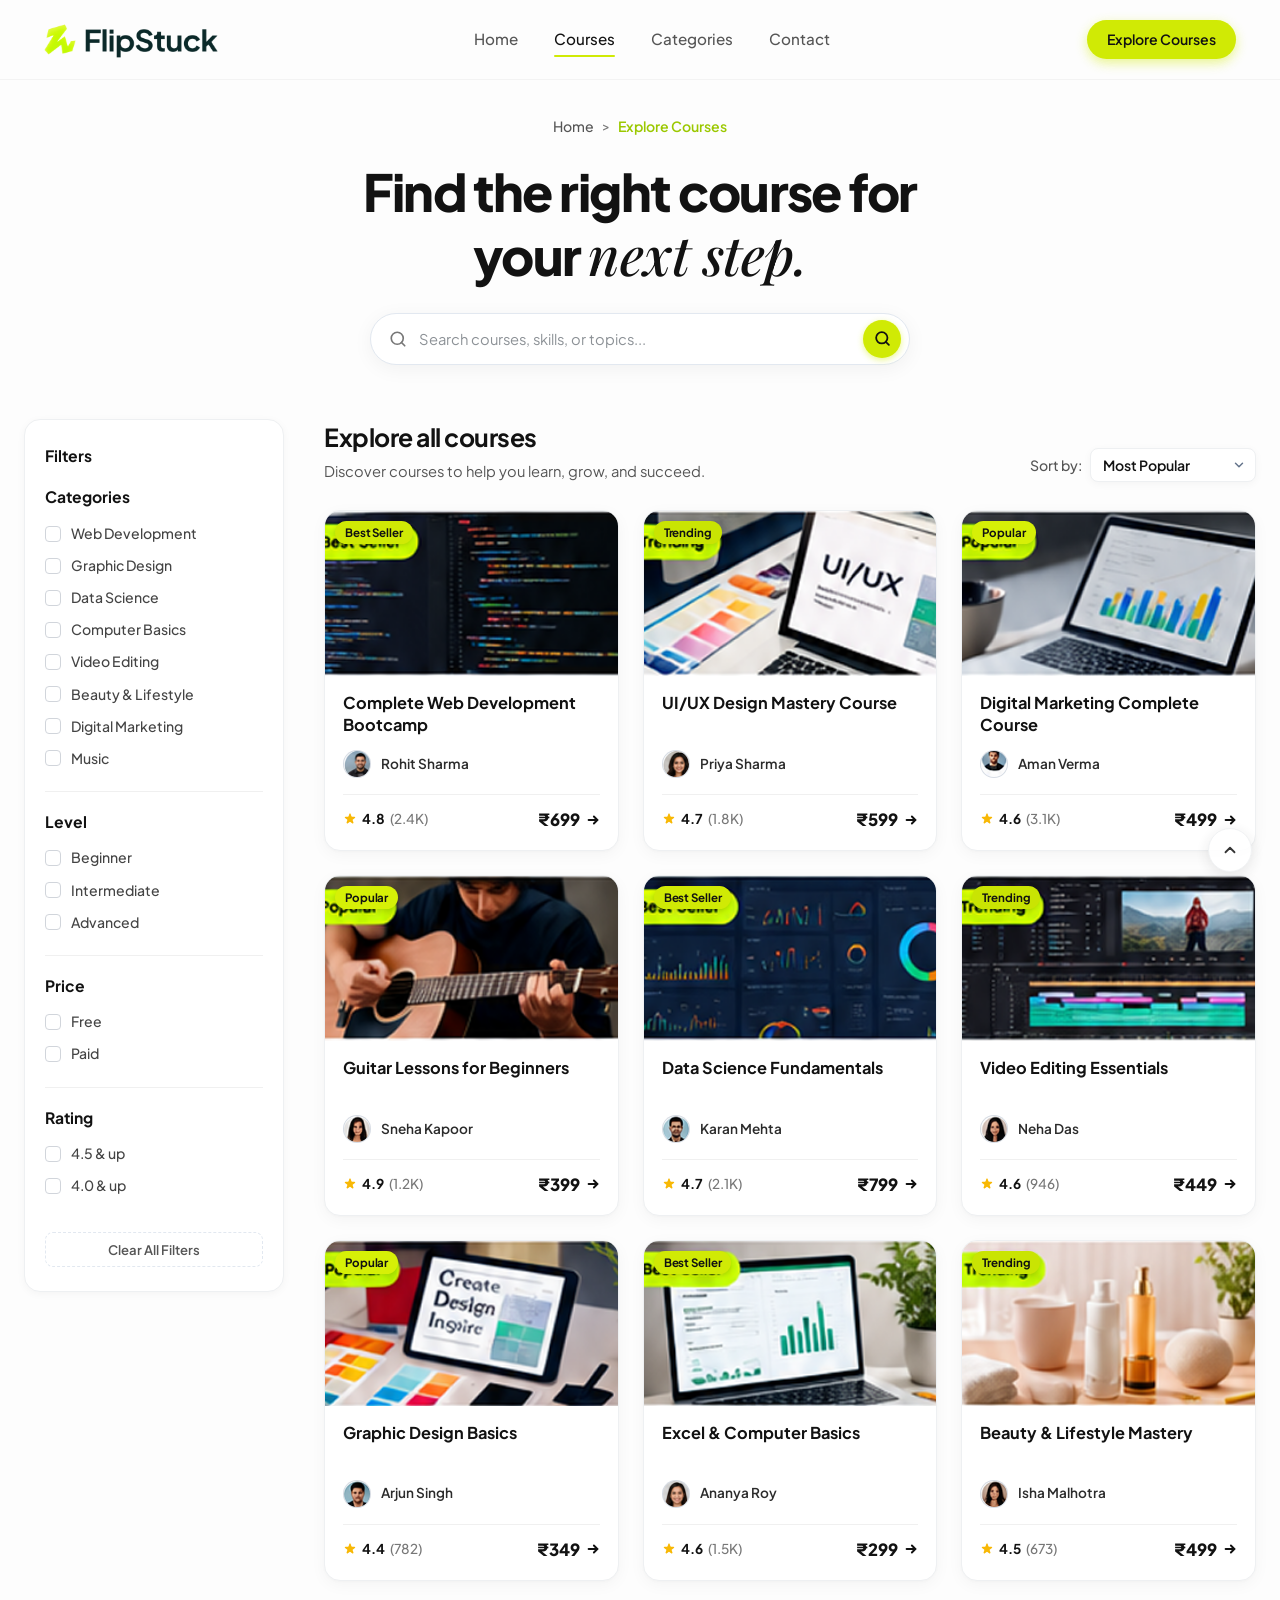
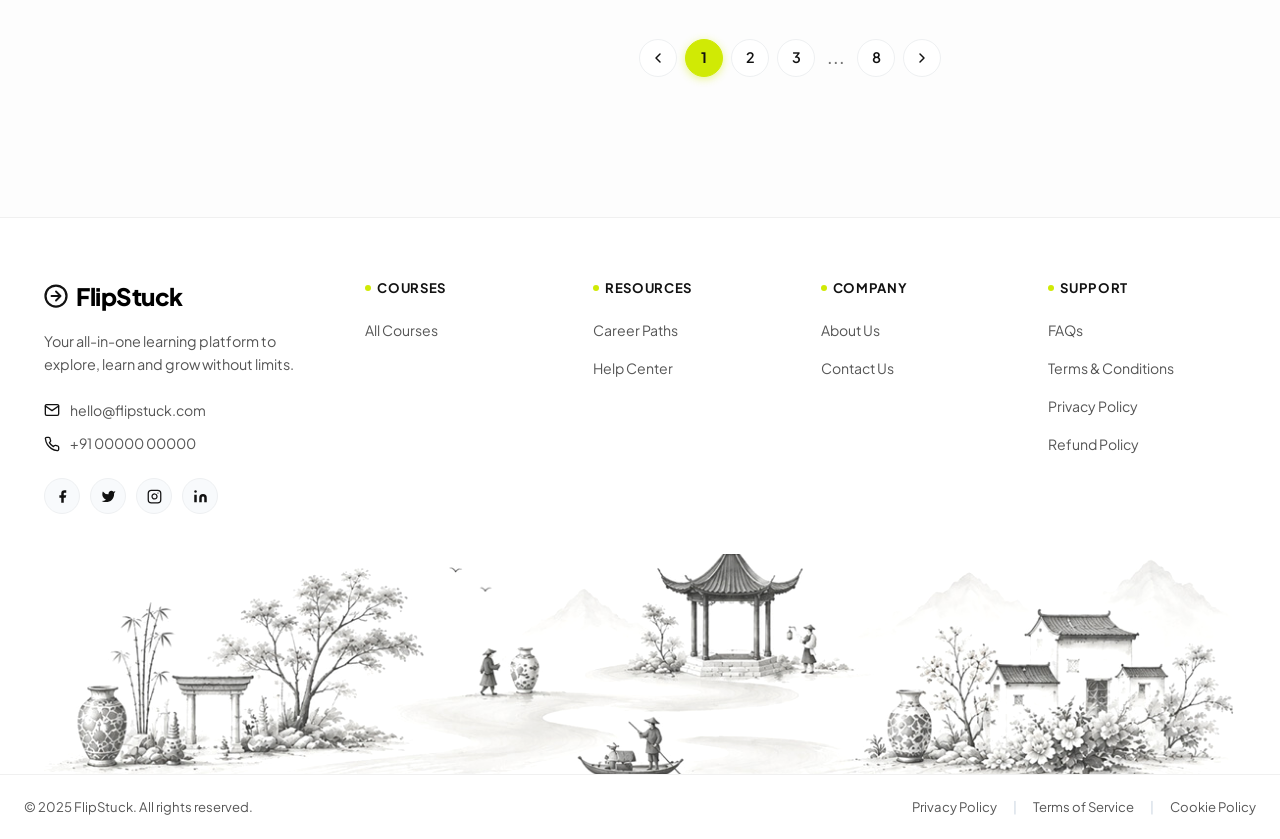
==== commit 05941442: "fix(nav): wire mobile menu items to live URLs, valid scroll targets, and pure CSS auto-close" ====
--- a/index.html
+++ b/index.html
@@ -46,52 +46,54 @@
       </a>
       
       <nav class="nav-links" aria-label="Main Navigation">
-        <a href="../T1/TaskOne/index.html" class="nav-link">Home</a>
-        <a href="index.html" class="nav-link active" aria-current="page">Courses</a>
+        <a href="https://sandbyte-flipstuck-task-one.vercel.app" class="nav-link">Home</a>
+        <a href="#courses" class="nav-link active" aria-current="page">Courses</a>
         <a href="#categories" class="nav-link">Categories</a>
         <a href="#contact" class="nav-link">Contact</a>
       </nav>
 
       <div class="header-right">
         <div class="header-action">
-          <a href="#exploreGrid" class="btn btn-primary btn-sm">Explore Courses</a>
+          <a href="#courses" class="btn btn-primary btn-sm">Explore Courses</a>
         </div>
-        <!-- Pure CSS Mobile Hamburger Button -->
-        <label for="mobile-menu-toggle" class="mobile-menu-btn" aria-label="Open mobile menu">
+        <!-- Pure CSS Mobile Hamburger Buttons -->
+        <a href="#mobileNavDrawer" class="mobile-menu-btn mobile-menu-open-btn" aria-label="Open mobile menu">
           <span class="hamburger-bar"></span>
           <span class="hamburger-bar"></span>
           <span class="hamburger-bar"></span>
-        </label>
+        </a>
+        <a href="#" class="mobile-menu-btn mobile-menu-close-btn" aria-label="Close mobile menu">
+          <span class="hamburger-bar"></span>
+          <span class="hamburger-bar"></span>
+          <span class="hamburger-bar"></span>
+        </a>
       </div>
     </div>
   </header>
 
   <!-- Pure CSS Mobile Navigation Drawer & Backdrop -->
-  <label for="mobile-menu-toggle" class="mobile-nav-backdrop" id="mobileNavBackdrop"></label>
   <aside class="mobile-nav-drawer" id="mobileNavDrawer" aria-label="Mobile Navigation Menu">
-    <div class="mobile-nav-header">
-      <a href="index.html" class="brand-logo">
-        <img src="Assets-2/logo-flip.svg" alt="FlipStuck" class="logo-img" width="130" height="35">
-      </a>
-      <label for="mobile-menu-toggle" class="mobile-nav-close" aria-label="Close menu">
-        <svg viewBox="0 0 24 24" width="20" height="20" fill="none" stroke="currentColor" stroke-width="2.2" stroke-linecap="round" stroke-linejoin="round">
-          <line x1="18" y1="6" x2="6" y2="18"></line>
-          <line x1="6" y1="6" x2="18" y2="18"></line>
-        </svg>
-      </label>
-    </div>
     <div class="mobile-nav-content">
       <ul class="mobile-nav-list">
-        <li><a href="../T1/TaskOne/index.html" class="mobile-nav-link">Home</a></li>
-        <li><a href="index.html" class="mobile-nav-link active">Courses</a></li>
-        <li><a href="#categories" class="mobile-nav-link">Categories</a></li>
-        <li><a href="#contact" class="mobile-nav-link">Contact</a></li>
+        <li>
+          <a href="https://sandbyte-flipstuck-task-one.vercel.app" class="mobile-nav-link">Home</a>
+        </li>
+        <li>
+          <a href="#courses" class="mobile-nav-link active">Courses</a>
+        </li>
+        <li>
+          <a href="#categories" class="mobile-nav-link">Categories</a>
+        </li>
+        <li>
+          <a href="#contact" class="mobile-nav-link">Contact</a>
+        </li>
       </ul>
       <div class="mobile-nav-action">
-        <a href="#exploreGrid" class="btn btn-primary mobile-cta-btn">Explore Courses</a>
+        <a href="#courses" class="btn btn-primary mobile-cta-btn">Explore Courses</a>
       </div>
     </div>
   </aside>
+  <a href="#" class="mobile-nav-backdrop" id="mobileNavBackdrop" aria-label="Close menu"></a>
 
   <!-- Pure CSS Mobile Filter Backdrop -->
   <label for="mobile-filter-toggle" class="filter-backdrop" id="filterBackdrop"></label>
@@ -102,7 +104,7 @@
       <div class="explore-hero-container">
         <!-- Breadcrumb -->
         <nav class="breadcrumb-nav" aria-label="Breadcrumbs">
-          <a href="../T1/TaskOne/index.html" class="breadcrumb-link">Home</a>
+          <a href="https://sandbyte-flipstuck-task-one.vercel.app" class="breadcrumb-link">Home</a>
           <span class="breadcrumb-separator" aria-hidden="true">&gt;</span>
           <span class="breadcrumb-current" aria-current="page">Explore Courses</span>
         </nav>
@@ -133,7 +135,9 @@
     </section>
 
     <!-- ================= MAIN EXPLORE CONTENT & FILTERS ================= -->
-    <section class="explore-main-section" id="exploreGrid">
+    <section class="explore-main-section" id="courses">
+      <div id="exploreGrid" class="scroll-target-anchor"></div>
+      <div id="categories" class="scroll-target-anchor"></div>
       <div class="explore-layout-container">
         
         <!-- Mobile Filter Bar (Visible on mobile/tablet) -->
@@ -183,7 +187,7 @@
             </div>
 
             <!-- Group 1: Categories -->
-            <div class="filter-group" id="categories">
+            <div class="filter-group" id="categoriesFilterGroup">
               <h3 class="filter-group-title">Categories</h3>
               <ul class="filter-options-list">
                 <li>
@@ -579,7 +583,7 @@
               </div>
               <div class="card-body">
                 <h3 class="card-course-title">
-                  <a href="../T2/index.html">Excel &amp; Computer Basics</a>
+                  <a href="https://sandbyte-flipstuck-task-two.vercel.app">Excel &amp; Computer Basics</a>
                 </h3>
                 <div class="card-instructor-row">
                   <img src="Assets-2/avatar-ananya.png" alt="Ananya Roy" class="instructor-avatar" width="28" height="28" loading="lazy">
@@ -593,7 +597,7 @@
                     <span class="rating-score">4.6</span>
                     <span class="rating-count">(1.5K)</span>
                   </div>
-                  <a href="../T2/index.html" class="card-price-action" aria-label="Enroll in Excel & Computer Basics for ₹299">
+                  <a href="https://sandbyte-flipstuck-task-two.vercel.app" class="card-price-action" aria-label="Enroll in Excel & Computer Basics for ₹299">
                     <span>₹299</span>
                     <svg class="arrow-icon" viewBox="0 0 16 16" fill="none" stroke="currentColor" stroke-width="2.2" stroke-linecap="round" stroke-linejoin="round" aria-hidden="true">
                       <line x1="3" y1="8" x2="13" y2="8"></line>
--- a/style.css
+++ b/style.css
@@ -57,6 +57,14 @@
   box-sizing: border-box;
   margin: 0;
   padding: 0;
+  scrollbar-width: none;
+  -ms-overflow-style: none;
+}
+
+*::-webkit-scrollbar {
+  display: none;
+  width: 0;
+  height: 0;
 }
 
 html {
@@ -64,6 +72,9 @@
   scroll-behavior: smooth;
   -webkit-font-smoothing: antialiased;
   -moz-osx-font-smoothing: grayscale;
+  overflow-x: hidden;
+  scrollbar-width: none;
+  -ms-overflow-style: none;
 }
 
 body {
@@ -75,6 +86,8 @@
   min-height: 100vh;
   display: flex;
   flex-direction: column;
+  scrollbar-width: none;
+  -ms-overflow-style: none;
 }
 
 main {
@@ -105,21 +118,23 @@
   cursor: pointer;
 }
 
-/* --- Accessibility: Skip to Content --- */
+/* --- Accessibility: Skip to Content (Completely hidden until focused) --- */
 .skip-link {
-  position: absolute;
-  top: -40px;
+  position: fixed;
+  top: -120px;
   left: 20px;
+  transform: translateY(-100%);
   background: var(--color-brand);
   color: #000;
   padding: 10px 16px;
   font-weight: 700;
   border-radius: var(--radius-sm);
   z-index: 10000;
-  transition: top 0.2s ease;
+  transition: transform 0.2s ease, top 0.2s ease;
 }
 .skip-link:focus {
   top: 15px;
+  transform: translateY(0);
 }
 
 /* --- Typography Utilities --- */
@@ -257,15 +272,22 @@
   width: 40px;
   height: 40px;
   cursor: pointer;
-  background: transparent;
+  background: transparent !important;
+  background-color: transparent !important;
   border: none;
   padding: 6px;
-  border-radius: 8px;
-  transition: background 0.2s;
-}
-
-.mobile-menu-btn:hover {
-  background-color: rgba(0, 0, 0, 0.04);
+  border-radius: 0;
+  box-shadow: none !important;
+  -webkit-tap-highlight-color: transparent;
+  outline: none;
+}
+
+.mobile-menu-btn:hover,
+.mobile-menu-btn:focus,
+.mobile-menu-btn:active {
+  background: transparent !important;
+  background-color: transparent !important;
+  box-shadow: none !important;
 }
 
 .hamburger-bar {
@@ -277,99 +299,156 @@
   transition: var(--transition);
 }
 
-/* Mobile Nav Drawer & Backdrop */
+.mobile-menu-close-btn {
+  display: none !important;
+}
+
+body:has(#mobileNavDrawer:target) .mobile-menu-open-btn {
+  display: none !important;
+}
+
+body:has(#mobileNavDrawer:target) .mobile-menu-close-btn {
+  display: flex !important;
+}
+
+.mobile-menu-close-btn .hamburger-bar:nth-child(1) {
+  transform: translateY(7px) rotate(45deg);
+}
+
+.mobile-menu-close-btn .hamburger-bar:nth-child(2) {
+  opacity: 0;
+  transform: scale(0.2);
+}
+
+.mobile-menu-close-btn .hamburger-bar:nth-child(3) {
+  transform: translateY(-7px) rotate(-45deg);
+}
+
+/* Animated Hamburger to X */
+.mobile-menu-toggle-checkbox:checked ~ .site-header .hamburger-bar:nth-child(1) {
+  transform: translateY(7px) rotate(45deg);
+}
+
+.mobile-menu-toggle-checkbox:checked ~ .site-header .hamburger-bar:nth-child(2) {
+  opacity: 0;
+}
+
+.mobile-menu-toggle-checkbox:checked ~ .site-header .hamburger-bar:nth-child(3) {
+  transform: translateY(-7px) rotate(-45deg);
+}
+
+/* Pure CSS Mobile Navigation Dropdown (Drops down from Top) */
 .mobile-nav-backdrop {
-  display: none;
   position: fixed;
   inset: 0;
   background-color: rgba(0, 0, 0, 0.45);
   backdrop-filter: blur(4px);
-  z-index: 1001;
+  -webkit-backdrop-filter: blur(4px);
+  z-index: 998;
   opacity: 0;
+  pointer-events: none;
   transition: opacity 0.3s ease;
-  pointer-events: none;
 }
 
 .mobile-nav-drawer {
   position: fixed;
-  top: 0;
-  right: -320px;
-  width: 300px;
-  height: 100vh;
+  top: var(--header-height);
+  left: 0;
+  right: 0;
+  width: 100%;
+  height: auto;
+  max-height: calc(100vh - var(--header-height));
   background-color: #ffffff;
-  z-index: 1002;
-  box-shadow: -8px 0 30px rgba(0, 0, 0, 0.15);
-  transition: right 0.32s cubic-bezier(0.16, 1, 0.3, 1);
+  z-index: 999;
+  box-shadow: 0 12px 35px rgba(0, 0, 0, 0.12);
   display: flex;
   flex-direction: column;
-  padding: 24px;
+  transform: translateY(-100%);
+  visibility: hidden;
+  transition: transform 0.32s cubic-bezier(0.16, 1, 0.3, 1), visibility 0s linear 0.32s;
+  padding: 20px 24px 28px;
+  overflow-y: auto;
+  border-bottom: 1px solid var(--color-border);
 }
 
 .mobile-nav-header {
-  display: flex;
-  align-items: center;
-  justify-content: space-between;
-  padding-bottom: 20px;
-  border-bottom: 1px solid var(--color-border);
-}
-
-.mobile-nav-close {
-  cursor: pointer;
-  display: flex;
-  align-items: center;
-  justify-content: center;
-  width: 36px;
-  height: 36px;
-  border-radius: 50%;
-  background-color: #f5f5f5;
-  color: var(--color-text-primary);
-  transition: var(--transition);
-}
-
-.mobile-nav-close:hover {
-  background-color: #e5e5e5;
+  display: none;
 }
 
 .mobile-nav-list {
   list-style: none;
   display: flex;
   flex-direction: column;
-  gap: 16px;
-  margin-top: 28px;
+  gap: 12px;
+  margin-top: 0;
+  margin-bottom: 20px;
 }
 
 .mobile-nav-link {
-  font-size: 1.1rem;
+  font-size: 1.05rem;
   font-weight: 600;
   color: var(--color-text-primary);
   padding: 8px 0;
   display: block;
-}
-
-.mobile-nav-link:hover {
-  color: var(--color-brand-text);
-  padding-left: 6px;
+  border-bottom: 1px solid rgba(0, 0, 0, 0.03);
+}
+
+.mobile-nav-link:hover,
+.mobile-nav-link.active {
+  color: var(--color-brand-accent);
+  padding-left: 4px;
+}
+
+.mobile-nav-item-label {
+  display: block;
+  width: 100%;
+  cursor: pointer;
+  -webkit-tap-highlight-color: transparent;
 }
 
 .mobile-nav-action {
-  margin-top: auto;
-  padding-top: 24px;
-  border-top: 1px solid var(--color-border);
+  margin-top: 0;
+  padding-top: 4px;
 }
 
 .mobile-cta-btn {
   width: 100%;
 }
 
-/* Mobile Menu Opened States */
+/* Scroll Margins for Fixed Header Offset */
+#courses,
+#exploreGrid,
+#categories,
+#contact,
+.scroll-target-anchor {
+  scroll-margin-top: calc(var(--header-height) + 16px);
+}
+
+.scroll-target-anchor {
+  display: block;
+  position: relative;
+  visibility: hidden;
+  height: 0;
+  width: 100%;
+  margin: 0;
+  padding: 0;
+  border: 0;
+  pointer-events: none;
+}
+
+/* Mobile Menu Opened States (Top Down: :target or :checked) */
+#mobileNavDrawer:target ~ .mobile-nav-backdrop,
+body:has(#mobileNavDrawer:target) .mobile-nav-backdrop,
 .mobile-menu-toggle-checkbox:checked ~ .mobile-nav-backdrop {
-  display: block;
   opacity: 1;
   pointer-events: auto;
 }
 
+#mobileNavDrawer:target,
 .mobile-menu-toggle-checkbox:checked ~ .mobile-nav-drawer {
-  right: 0;
+  transform: translateY(0);
+  visibility: visible;
+  transition: transform 0.32s cubic-bezier(0.16, 1, 0.3, 1), visibility 0s linear 0s;
 }
 
 /* ==========================================================================
@@ -1343,7 +1422,19 @@
     display: none;
   }
 
-  .mobile-menu-btn {
+  .mobile-menu-open-btn {
+    display: flex;
+  }
+
+  .mobile-menu-close-btn {
+    display: none;
+  }
+
+  body:has(#mobileNavDrawer:target) .mobile-menu-open-btn {
+    display: none;
+  }
+
+  body:has(#mobileNavDrawer:target) .mobile-menu-close-btn {
     display: flex;
   }
 
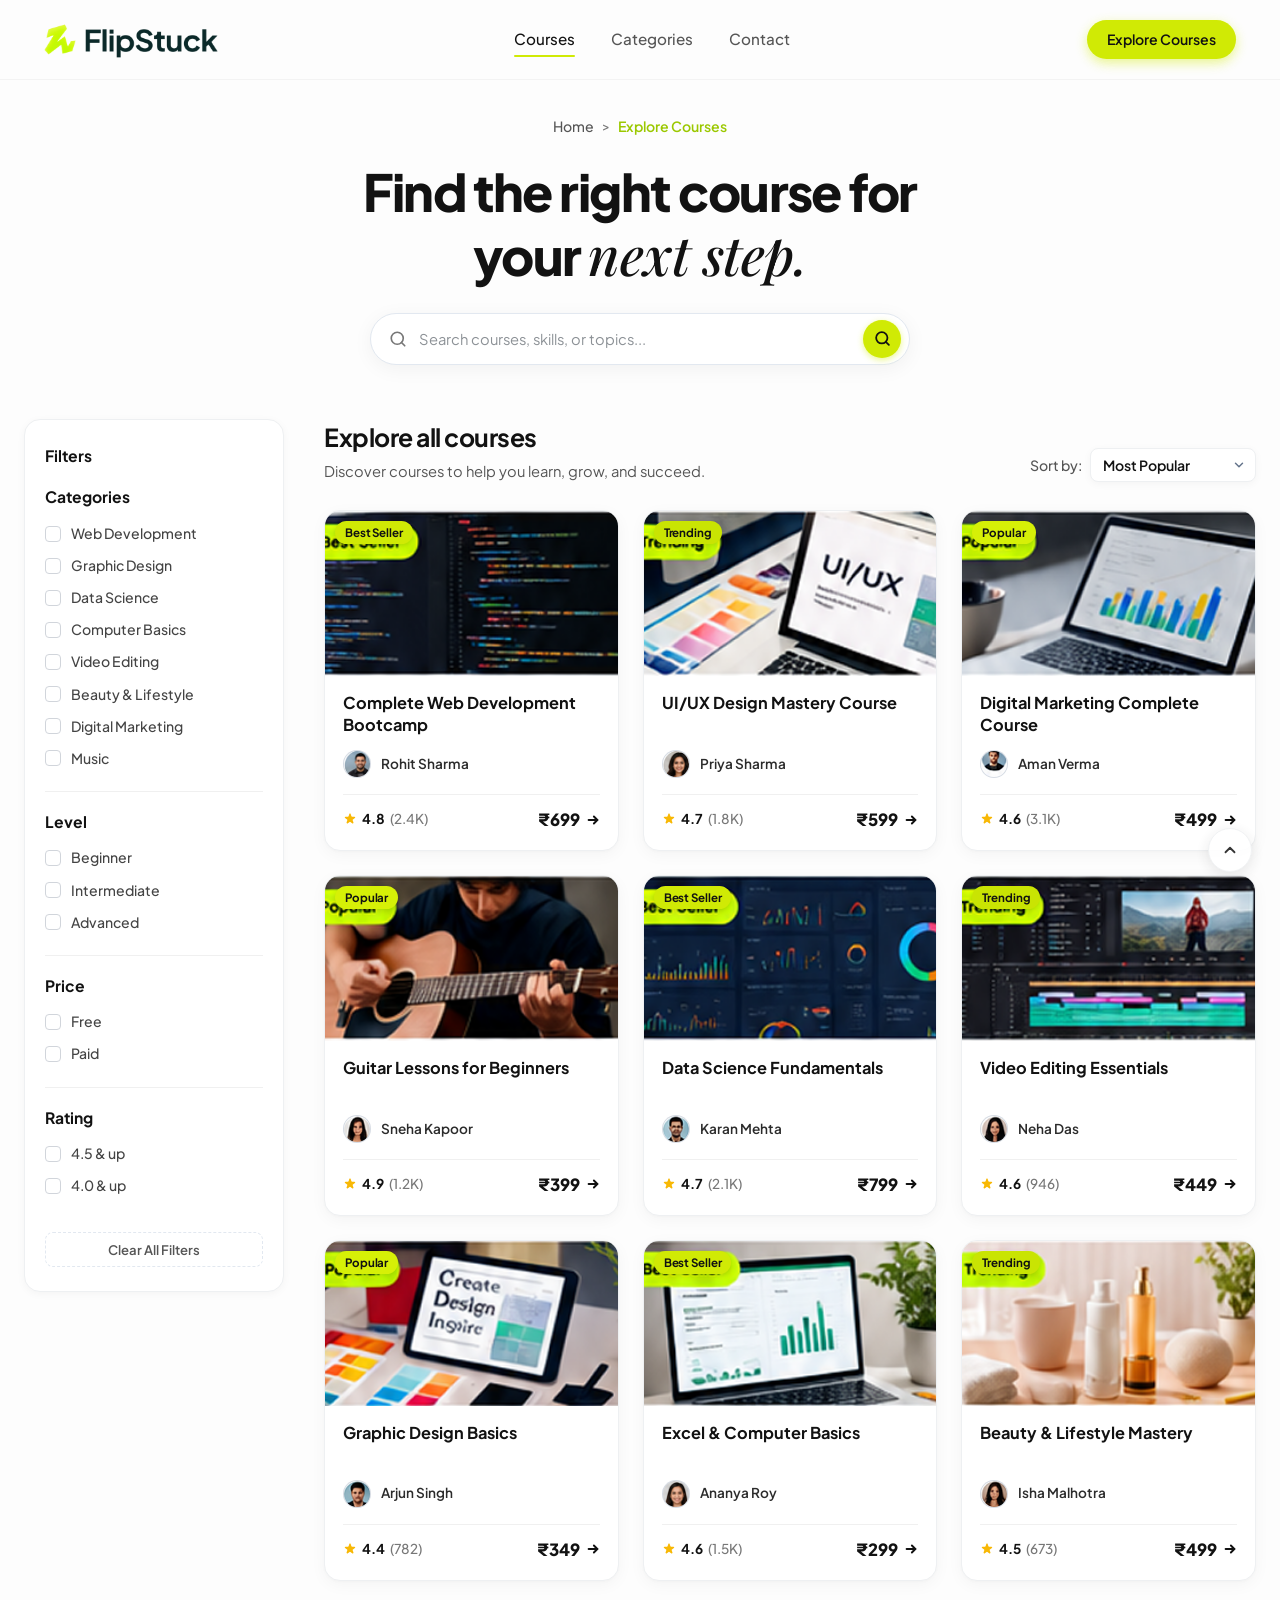
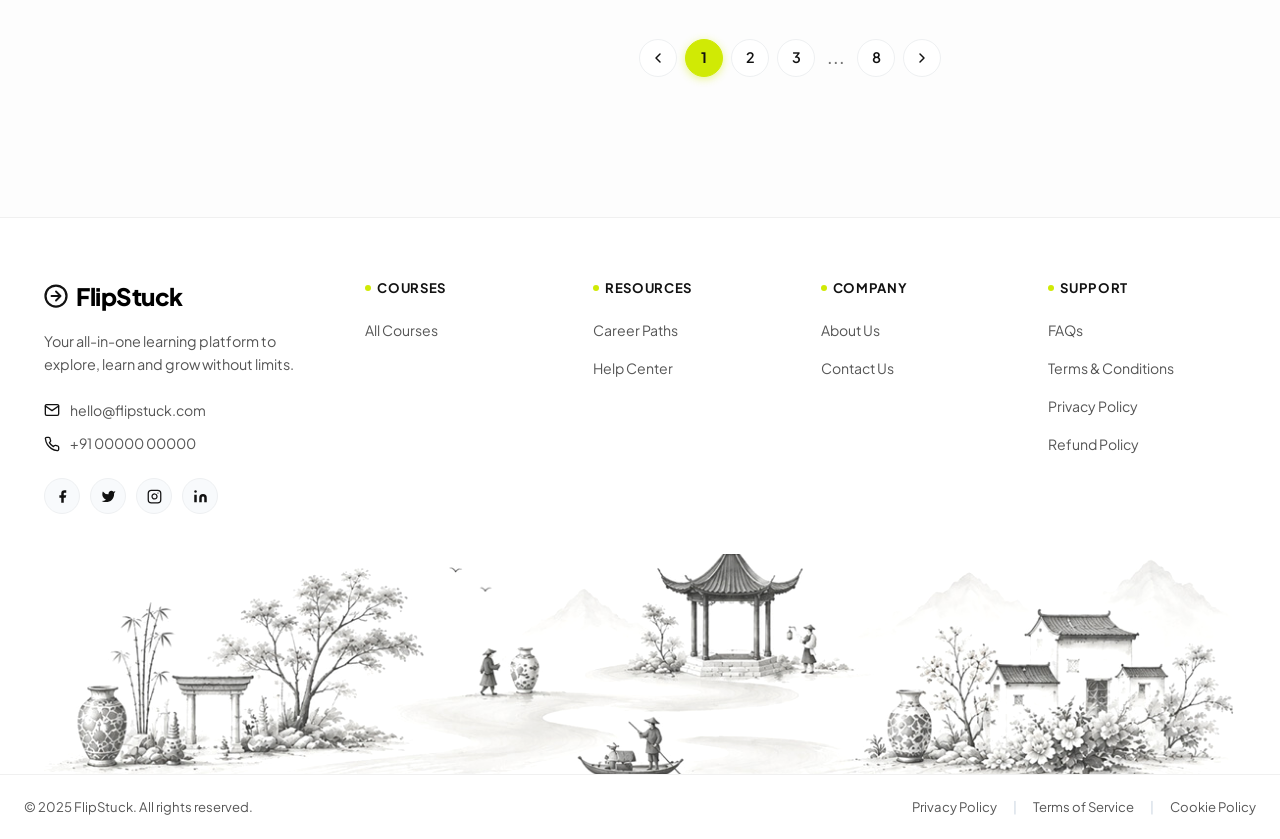
==== commit 1fa2946b: "fix(nav): isolate task three as independent project with strictly self-contained links" ====
--- a/index.html
+++ b/index.html
@@ -46,7 +46,6 @@
       </a>
       
       <nav class="nav-links" aria-label="Main Navigation">
-        <a href="https://sandbyte-flipstuck-task-one.vercel.app" class="nav-link">Home</a>
         <a href="#courses" class="nav-link active" aria-current="page">Courses</a>
         <a href="#categories" class="nav-link">Categories</a>
         <a href="#contact" class="nav-link">Contact</a>
@@ -76,9 +75,6 @@
     <div class="mobile-nav-content">
       <ul class="mobile-nav-list">
         <li>
-          <a href="https://sandbyte-flipstuck-task-one.vercel.app" class="mobile-nav-link">Home</a>
-        </li>
-        <li>
           <a href="#courses" class="mobile-nav-link active">Courses</a>
         </li>
         <li>
@@ -104,7 +100,7 @@
       <div class="explore-hero-container">
         <!-- Breadcrumb -->
         <nav class="breadcrumb-nav" aria-label="Breadcrumbs">
-          <a href="https://sandbyte-flipstuck-task-one.vercel.app" class="breadcrumb-link">Home</a>
+          <a href="index.html" class="breadcrumb-link">Home</a>
           <span class="breadcrumb-separator" aria-hidden="true">&gt;</span>
           <span class="breadcrumb-current" aria-current="page">Explore Courses</span>
         </nav>
@@ -583,7 +579,7 @@
               </div>
               <div class="card-body">
                 <h3 class="card-course-title">
-                  <a href="https://sandbyte-flipstuck-task-two.vercel.app">Excel &amp; Computer Basics</a>
+                  <a href="#">Excel &amp; Computer Basics</a>
                 </h3>
                 <div class="card-instructor-row">
                   <img src="Assets-2/avatar-ananya.png" alt="Ananya Roy" class="instructor-avatar" width="28" height="28" loading="lazy">
@@ -597,7 +593,7 @@
                     <span class="rating-score">4.6</span>
                     <span class="rating-count">(1.5K)</span>
                   </div>
-                  <a href="https://sandbyte-flipstuck-task-two.vercel.app" class="card-price-action" aria-label="Enroll in Excel & Computer Basics for ₹299">
+                  <a href="#" class="card-price-action" aria-label="Enroll in Excel & Computer Basics for ₹299">
                     <span>₹299</span>
                     <svg class="arrow-icon" viewBox="0 0 16 16" fill="none" stroke="currentColor" stroke-width="2.2" stroke-linecap="round" stroke-linejoin="round" aria-hidden="true">
                       <line x1="3" y1="8" x2="13" y2="8"></line>
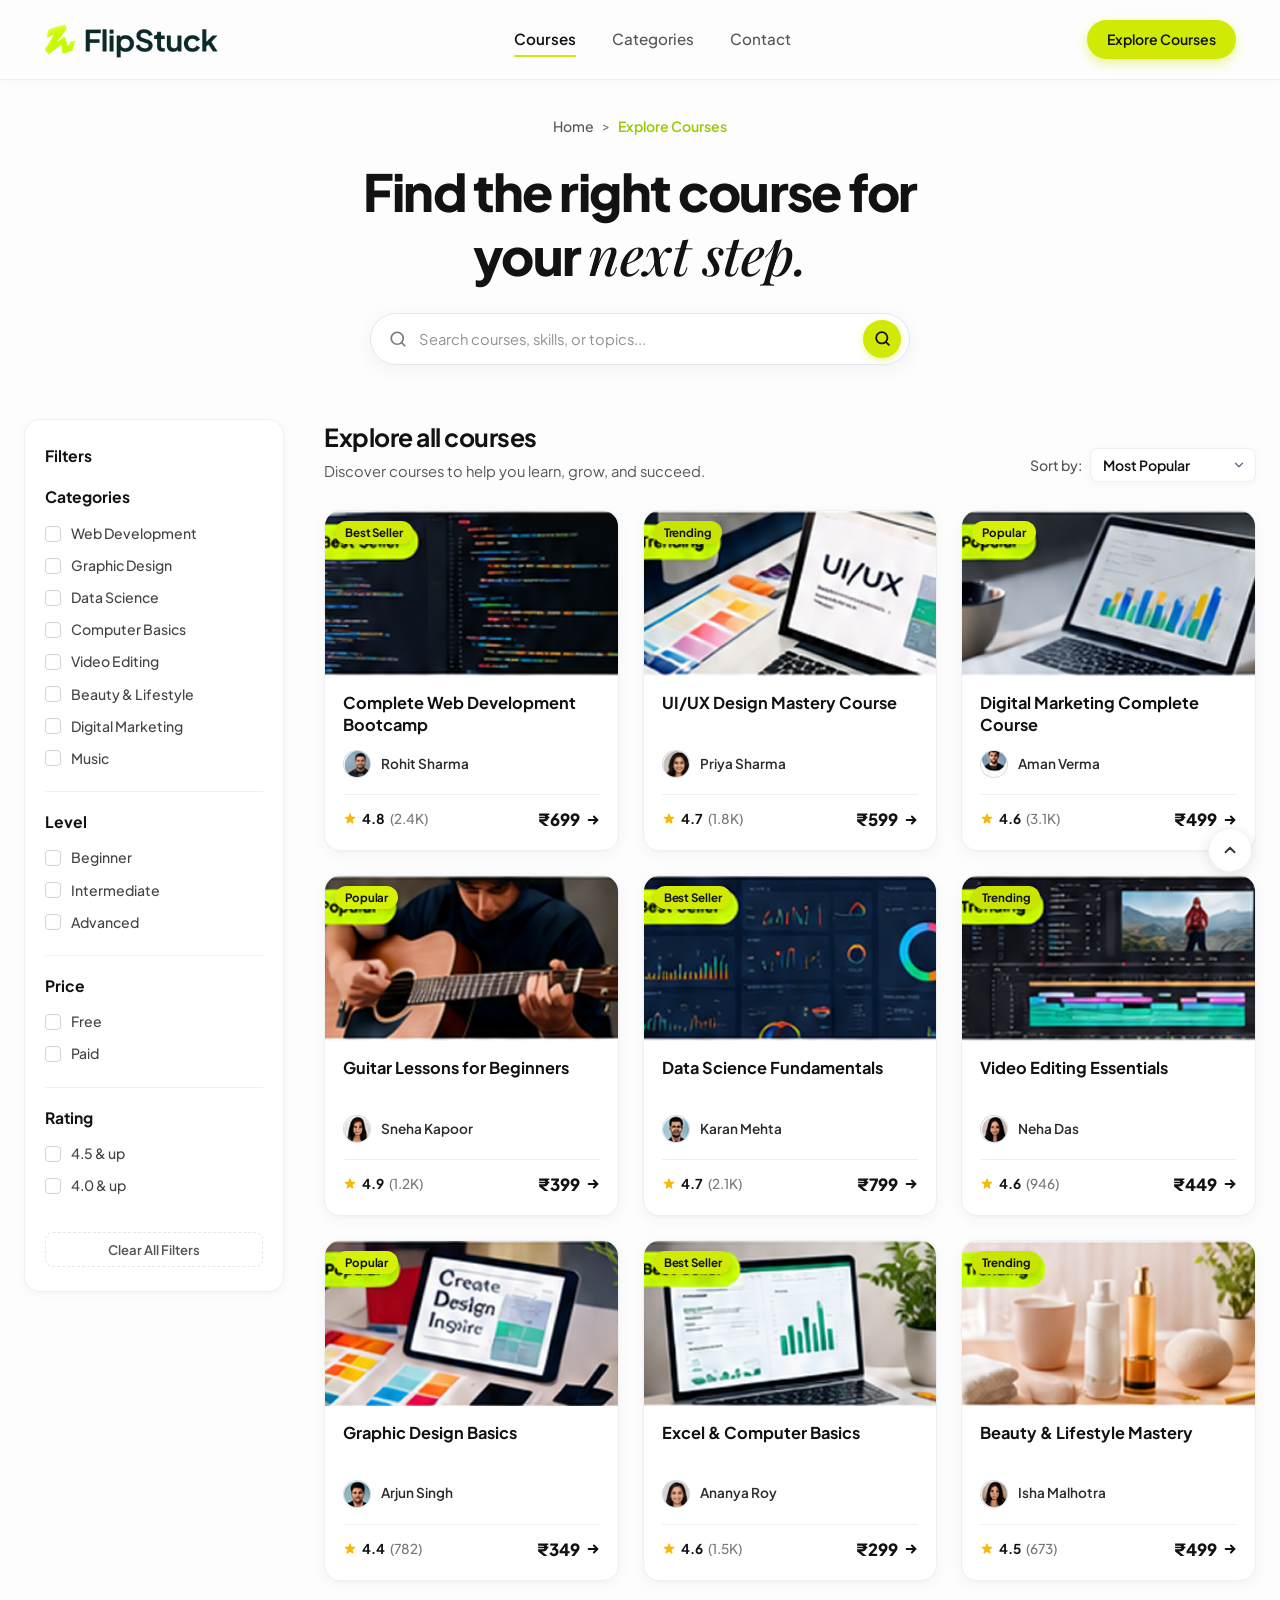
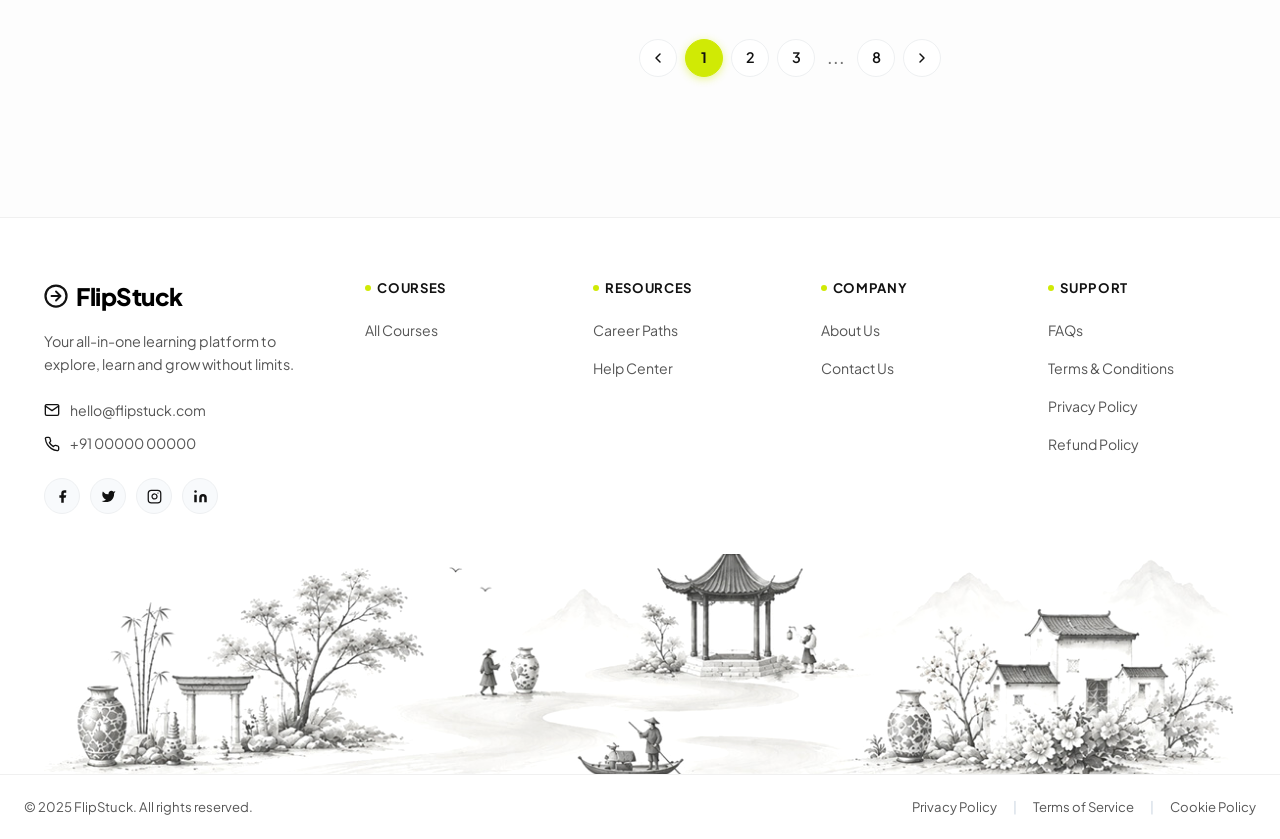
==== commit b8e4b2a1: "fix(nav): apply authentic brand active pill and glowing dot indicator to mobile menu" ====
--- a/index.html
+++ b/index.html
@@ -75,7 +75,7 @@
     <div class="mobile-nav-content">
       <ul class="mobile-nav-list">
         <li>
-          <a href="#courses" class="mobile-nav-link active">Courses</a>
+          <a href="#courses" class="mobile-nav-link active" aria-current="page">Courses</a>
         </li>
         <li>
           <a href="#categories" class="mobile-nav-link">Categories</a>
--- a/style.css
+++ b/style.css
@@ -86,6 +86,7 @@
   min-height: 100vh;
   display: flex;
   flex-direction: column;
+  padding-top: var(--header-height);
   scrollbar-width: none;
   -ms-overflow-style: none;
 }
@@ -183,21 +184,24 @@
    HEADER / NAVBAR
    ========================================================================== */
 .site-header {
-  position: sticky;
+  position: fixed;
   top: 0;
+  left: 0;
+  right: 0;
   width: 100%;
   height: var(--header-height);
-  background-color: rgba(253, 253, 253, 0.92);
-  backdrop-filter: blur(12px);
-  -webkit-backdrop-filter: blur(12px);
+  background-color: rgba(253, 253, 253, 0.95);
+  backdrop-filter: blur(14px);
+  -webkit-backdrop-filter: blur(14px);
   z-index: 1000;
-  border-bottom: 1px solid rgba(0, 0, 0, 0.04);
+  border-bottom: 1px solid rgba(0, 0, 0, 0.05);
+  box-shadow: 0 2px 14px rgba(0, 0, 0, 0.03);
   transition: var(--transition);
 }
 
 .site-header.scrolled {
-  background-color: rgba(255, 255, 255, 0.96);
-  box-shadow: 0 4px 20px rgba(0, 0, 0, 0.06);
+  background-color: rgba(255, 255, 255, 0.98);
+  box-shadow: 0 4px 20px rgba(0, 0, 0, 0.07);
   border-bottom-color: rgba(0, 0, 0, 0.08);
 }
 
@@ -237,12 +241,45 @@
   padding: 6px 0;
 }
 
-.nav-link:hover,
+.nav-link:hover {
+  color: var(--color-text-primary);
+}
+
 .nav-link.active {
   color: var(--color-text-primary);
+  font-weight: 600;
 }
 
 .nav-link.active::after {
+  content: '';
+  position: absolute;
+  bottom: 0;
+  left: 0;
+  width: 100%;
+  height: 2px;
+  background-color: var(--color-brand);
+  border-radius: 2px;
+}
+
+body:has(#categories:target) .nav-link[href="#courses"]::after,
+body:has(#contact:target) .nav-link[href="#courses"]::after {
+  display: none;
+}
+
+body:has(#categories:target) .nav-link[href="#courses"],
+body:has(#contact:target) .nav-link[href="#courses"] {
+  font-weight: 500;
+  color: var(--color-text-secondary);
+}
+
+body:has(#categories:target) .nav-link[href="#categories"],
+body:has(#contact:target) .nav-link[href="#contact"] {
+  color: var(--color-text-primary);
+  font-weight: 600;
+}
+
+body:has(#categories:target) .nav-link[href="#categories"]::after,
+body:has(#contact:target) .nav-link[href="#contact"]::after {
   content: '';
   position: absolute;
   bottom: 0;
@@ -379,24 +416,81 @@
   list-style: none;
   display: flex;
   flex-direction: column;
-  gap: 12px;
+  gap: 8px;
   margin-top: 0;
   margin-bottom: 20px;
 }
 
 .mobile-nav-link {
-  font-size: 1.05rem;
-  font-weight: 600;
-  color: var(--color-text-primary);
-  padding: 8px 0;
-  display: block;
-  border-bottom: 1px solid rgba(0, 0, 0, 0.03);
-}
-
-.mobile-nav-link:hover,
+  font-size: 1.02rem;
+  font-weight: 500;
+  color: var(--color-text-secondary);
+  padding: 10px 14px;
+  display: flex;
+  align-items: center;
+  border-radius: var(--radius-sm);
+  text-decoration: none;
+  transition: all 0.2s ease;
+  border-bottom: none;
+}
+
+.mobile-nav-link:hover {
+  background-color: var(--color-bg-subtle);
+  color: var(--color-text-primary);
+  padding-left: 18px;
+}
+
 .mobile-nav-link.active {
-  color: var(--color-brand-accent);
-  padding-left: 4px;
+  background-color: var(--color-brand-subtle);
+  color: var(--color-text-primary);
+  font-weight: 700;
+  padding-left: 14px;
+}
+
+.mobile-nav-link.active::before {
+  content: '';
+  display: inline-block;
+  width: 8px;
+  height: 8px;
+  border-radius: 50%;
+  background-color: var(--color-brand);
+  margin-right: 10px;
+  box-shadow: 0 0 6px var(--color-brand-glow);
+  flex-shrink: 0;
+}
+
+/* Dynamic Active State on In-Page Section Targets */
+body:has(#categories:target) .mobile-nav-link[href="#categories"],
+body:has(#contact:target) .mobile-nav-link[href="#contact"] {
+  background-color: var(--color-brand-subtle);
+  color: var(--color-text-primary);
+  font-weight: 700;
+  padding-left: 14px;
+}
+
+body:has(#categories:target) .mobile-nav-link[href="#categories"]::before,
+body:has(#contact:target) .mobile-nav-link[href="#contact"]::before {
+  content: '';
+  display: inline-block;
+  width: 8px;
+  height: 8px;
+  border-radius: 50%;
+  background-color: var(--color-brand);
+  margin-right: 10px;
+  box-shadow: 0 0 6px var(--color-brand-glow);
+  flex-shrink: 0;
+}
+
+body:has(#categories:target) .mobile-nav-link[href="#courses"],
+body:has(#contact:target) .mobile-nav-link[href="#courses"] {
+  background-color: transparent;
+  color: var(--color-text-secondary);
+  font-weight: 500;
+}
+
+body:has(#categories:target) .mobile-nav-link[href="#courses"]::before,
+body:has(#contact:target) .mobile-nav-link[href="#courses"]::before {
+  display: none;
 }
 
 .mobile-nav-item-label {
